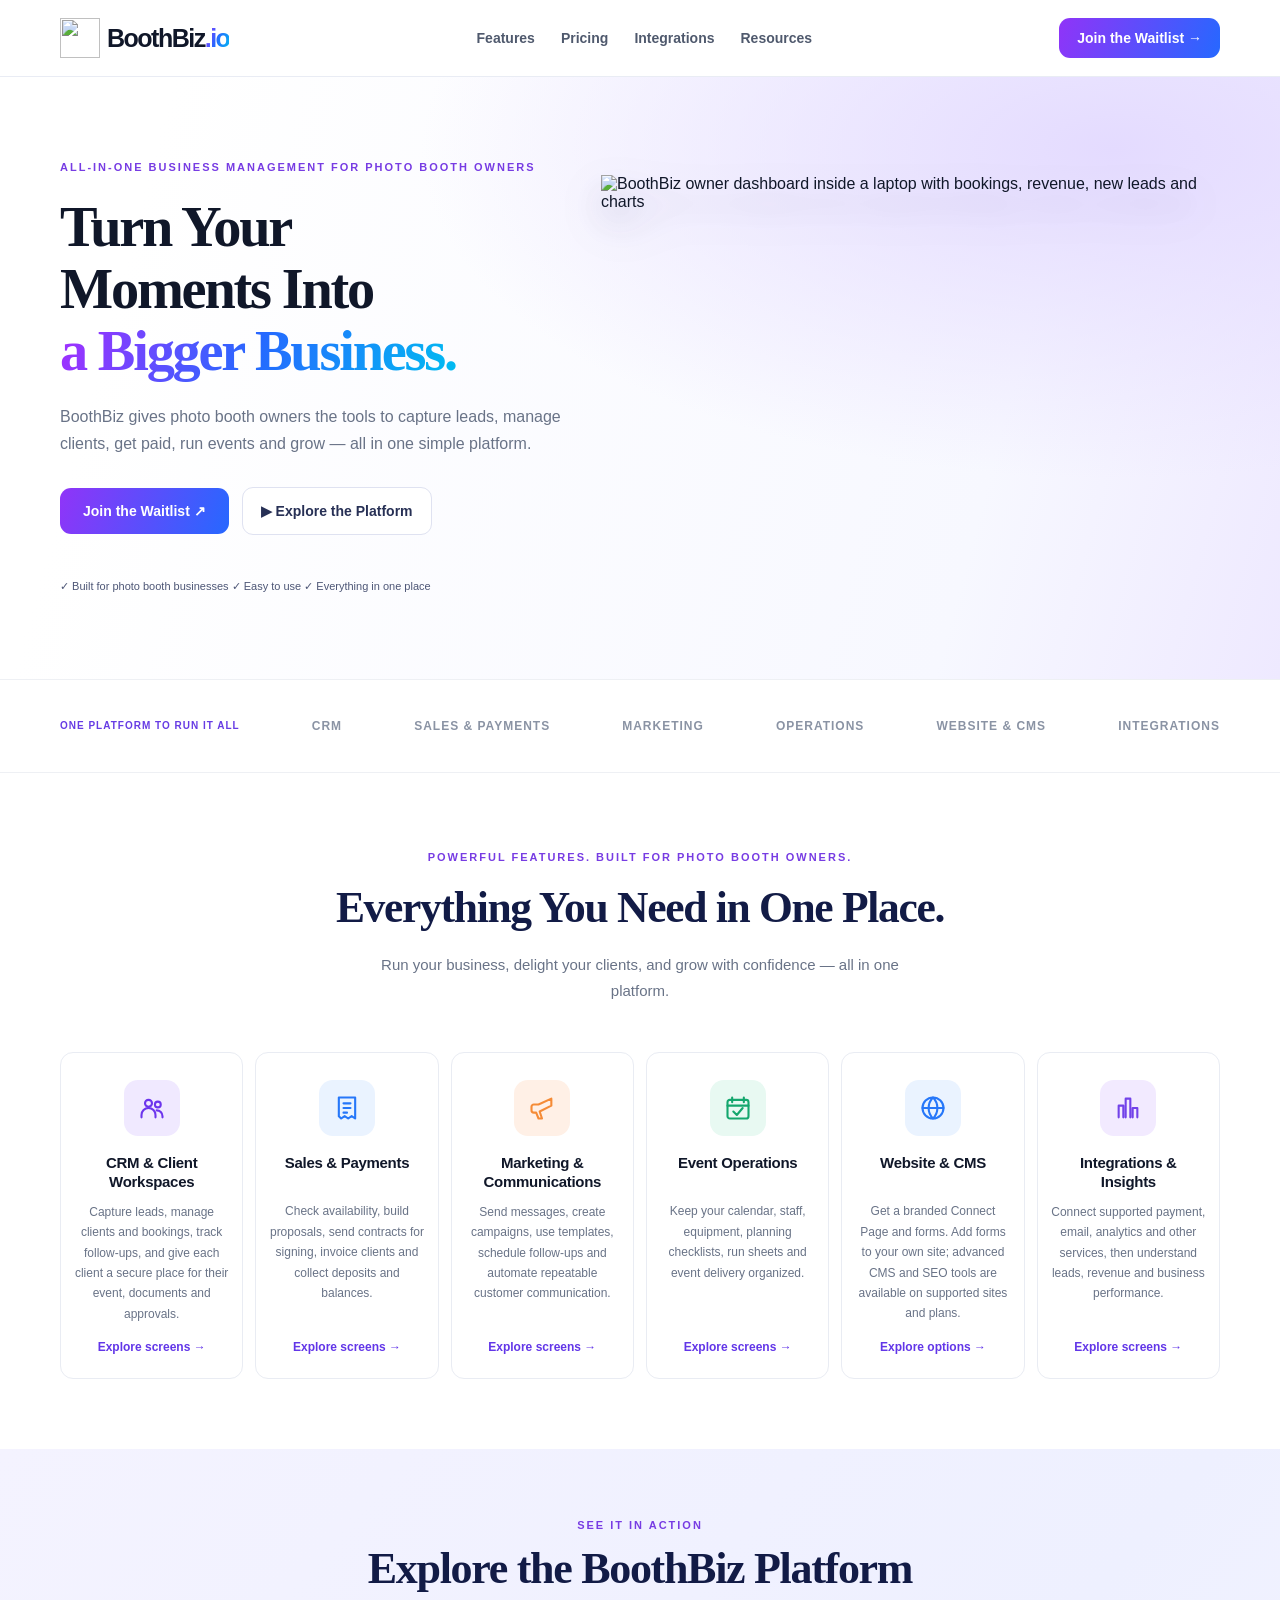
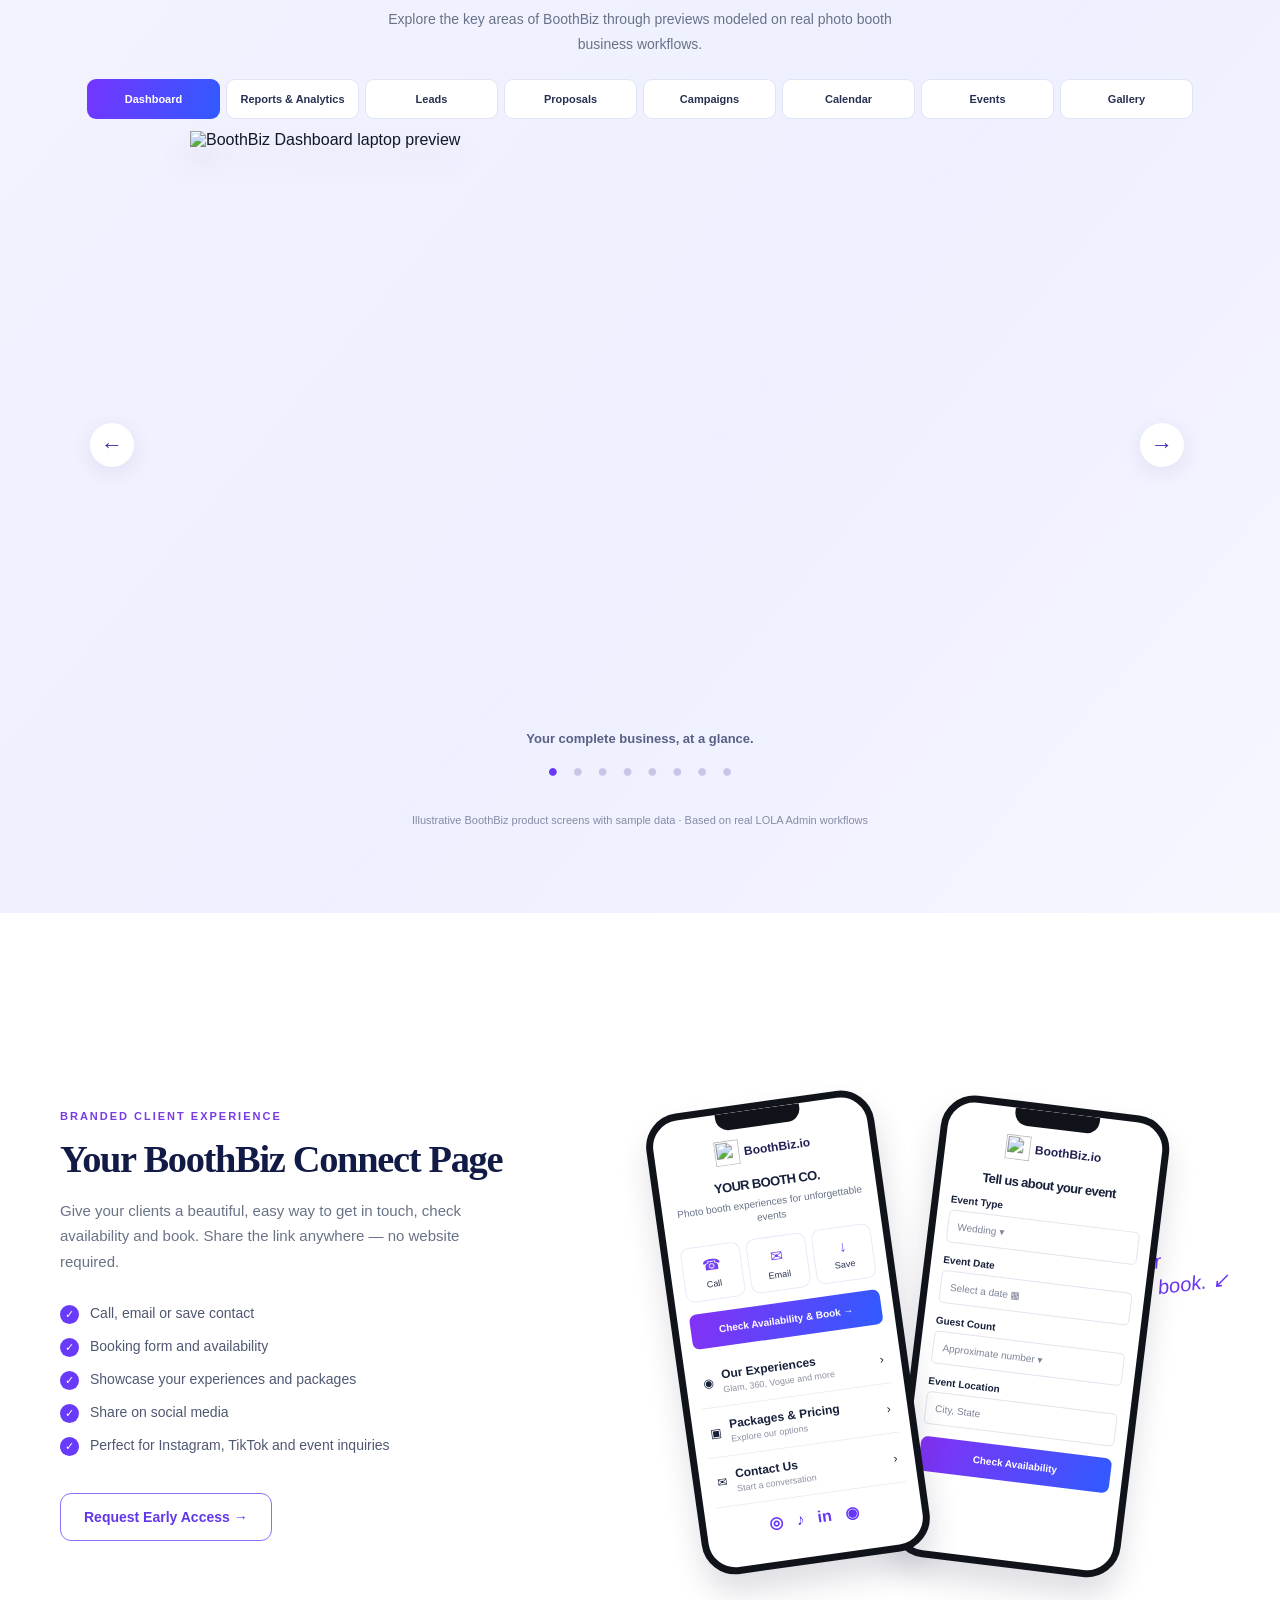
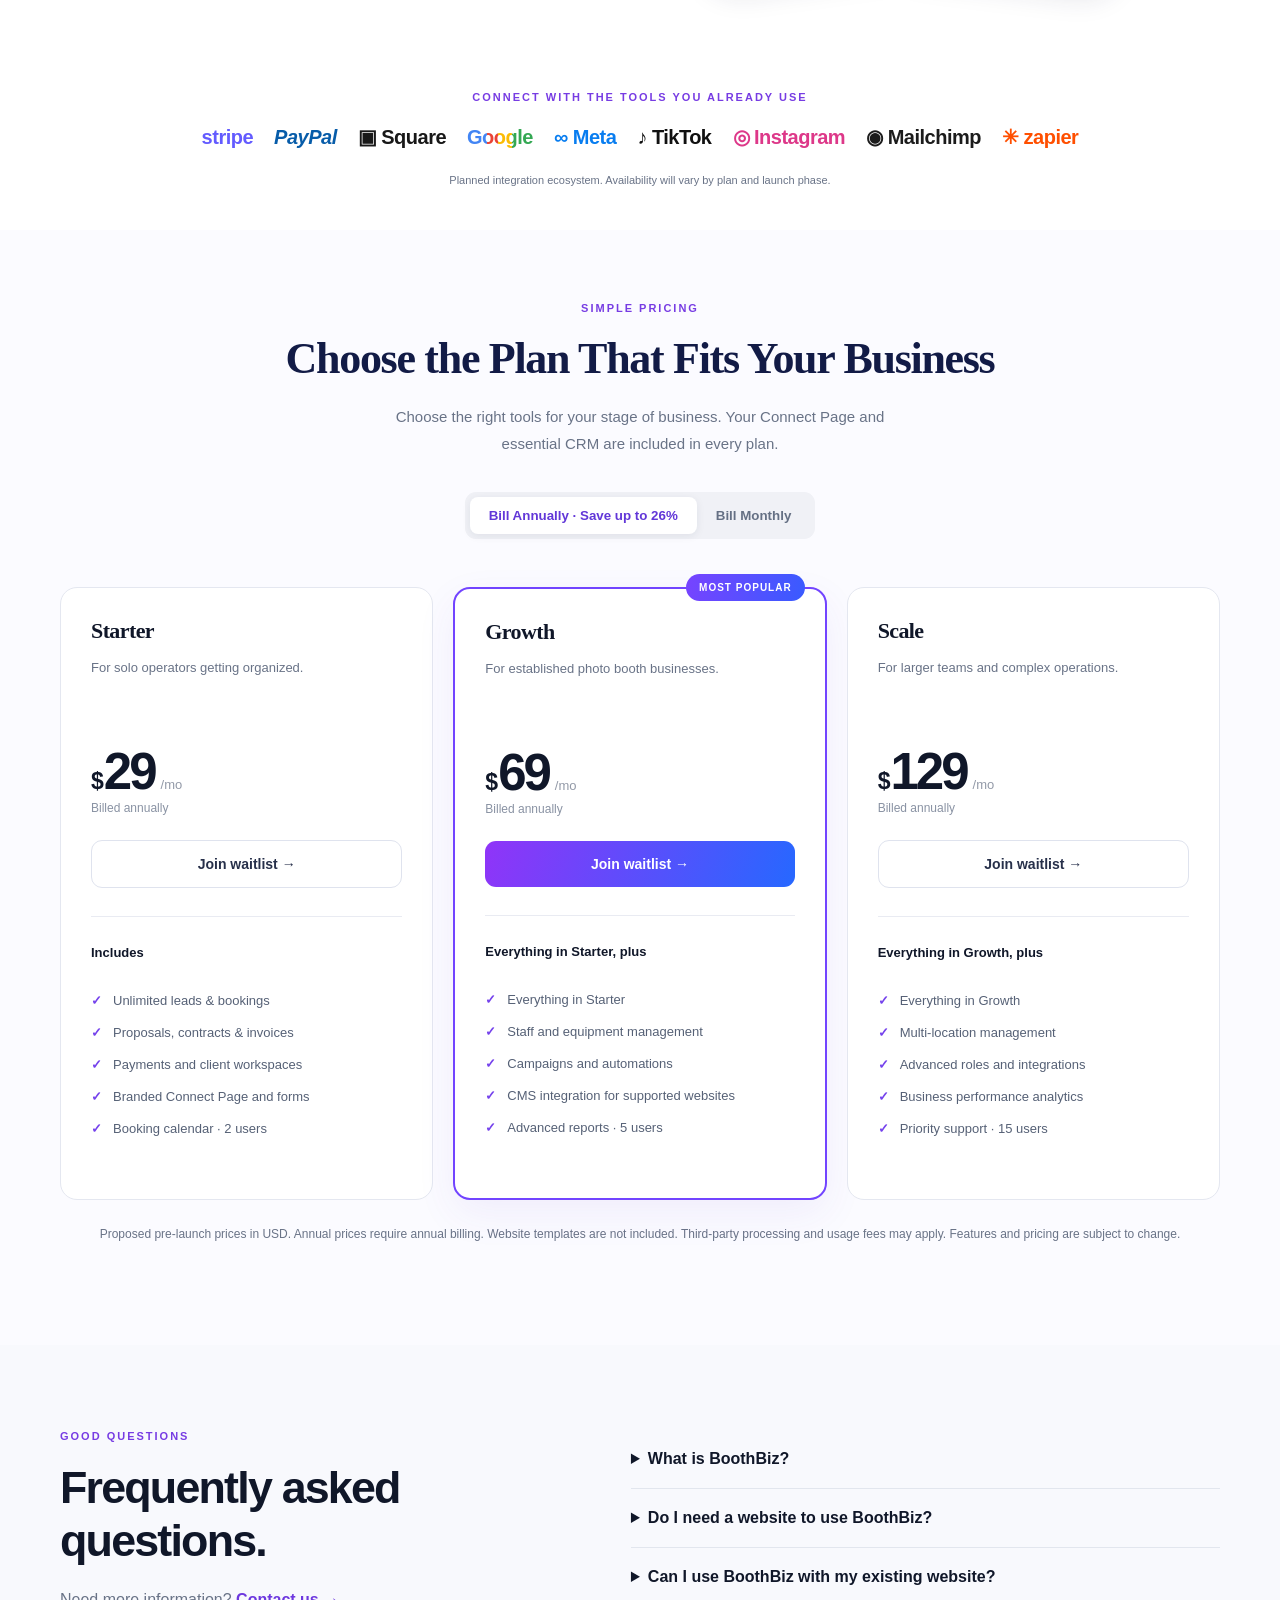
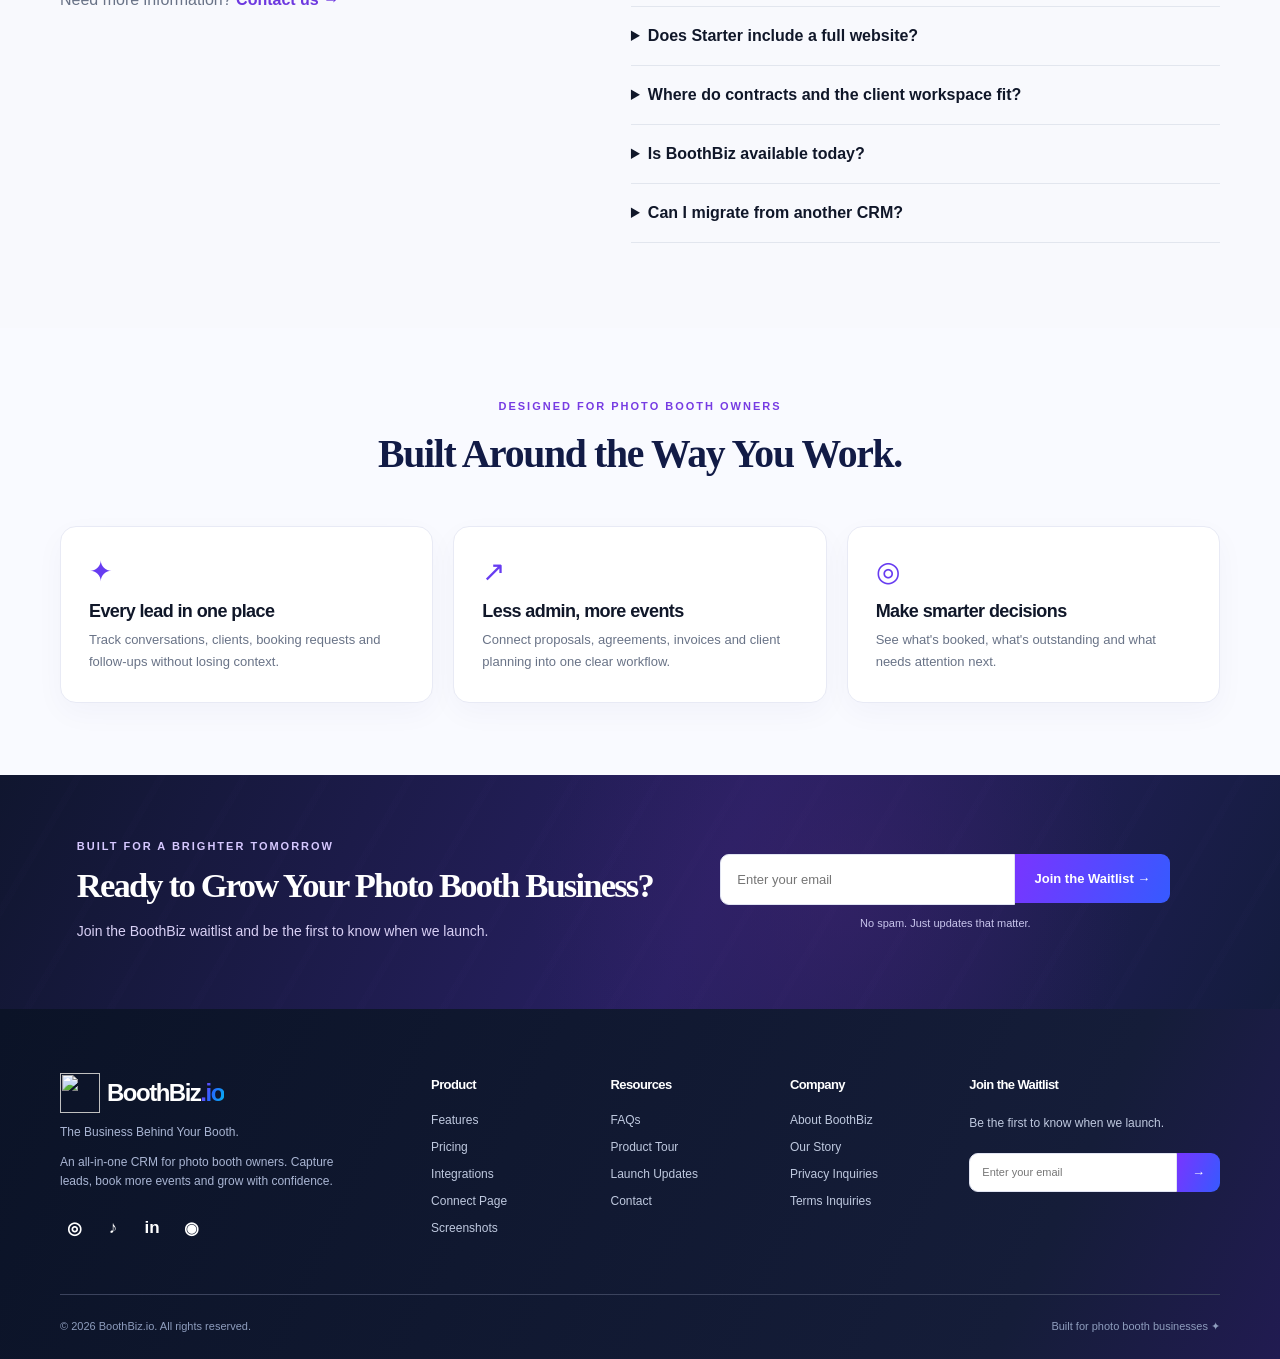
==== index.html @ a1d8de4b "Add files via upload" ====
<!DOCTYPE html>

<html lang="en"><head><meta charset="utf-8"/><meta content="width=device-width,initial-scale=1" name="viewport"/><meta content="BoothBiz.io is the all-in-one CRM for photo booth businesses. Capture leads, manage bookings, send proposals and contracts, collect payments, coordinate events and grow." name="description"/><title>BoothBiz.io | All-in-One CRM for Photo Booth Businesses</title><link href="assets/favicon.png" rel="icon"/><link href="styles.css" rel="stylesheet"/></head><body>
<header><div class="wrap nav"><a class="brand" href="#top"><img alt="" src="assets/logo.png"/>BoothBiz<span>.io</span></a><nav id="nav"><a href="#features">Features</a><a href="#pricing">Pricing</a><a href="#integrations">Integrations</a><a href="#faq">Resources</a></nav><a class="btn navbtn" href="#contact">Join the Waitlist →</a><button aria-expanded="false" aria-label="Toggle navigation" id="menu">☰</button></div></header>
<main id="top"><section class="hero"><div class="wrap hero-grid"><div><div class="eyebrow">ALL-IN-ONE BUSINESS MANAGEMENT FOR PHOTO BOOTH OWNERS</div><h1>Turn Your<br/>Moments Into<br/><em>a Bigger Business.</em></h1><p class="lead">BoothBiz gives photo booth owners the tools to capture leads, manage clients, get paid, run events and grow — all in one simple platform.</p><div class="actions"><a class="btn" href="#contact">Join the Waitlist ↗</a><a class="outline" href="#product-demo">▶ Explore the Platform</a></div><p class="micro">✓ Built for photo booth businesses     ✓ Easy to use     ✓ Everything in one place</p></div><div class="visual"><div class="hero-product"><img alt="BoothBiz owner dashboard inside a laptop with bookings, revenue, new leads and charts" fetchpriority="high" height="800" src="assets/preview-overview.png" style="width:100%;height:auto;display:block" width="1200"/></div></div></div></section>
<div class="strip"><div class="wrap"><b>ONE PLATFORM TO RUN IT ALL</b><span>CRM</span><span>SALES &amp; PAYMENTS</span><span>MARKETING</span><span>OPERATIONS</span><span>WEBSITE &amp; CMS</span><span>INTEGRATIONS</span></div></div>
<section class="section" id="features"><div class="wrap"><div class="center"><div class="eyebrow">POWERFUL FEATURES. BUILT FOR PHOTO BOOTH OWNERS.</div><h2>Everything You Need in One Place.</h2><p>Run your business, delight your clients, and grow with confidence — all in one platform.</p></div><div class="features">
<article><div class="icon"><svg aria-hidden="true" class="feature-svg" fill="none" stroke="currentColor" stroke-linecap="round" stroke-linejoin="round" stroke-width="1.8" viewbox="0 0 24 24"><circle cx="9" cy="8" r="3"></circle><circle cx="17" cy="9" r="2.5"></circle><path d="M3 20v-2a6 6 0 0 1 12 0v2M16 14a5 5 0 0 1 5 5v1"></path></svg></div><h3>CRM &amp; Client Workspaces</h3><p>Capture leads, manage clients and bookings, track follow-ups, and give each client a secure place for their event, documents and approvals.</p><a class="feature-preview-link" data-view-link="leads" href="#product-demo">Explore screens →</a></article>
<article><div class="icon"><svg aria-hidden="true" class="feature-svg" fill="none" stroke="currentColor" stroke-linecap="round" stroke-linejoin="round" stroke-width="1.8" viewbox="0 0 24 24"><path d="M5 3h14v18l-3-2-3 2-3-2-3 2-2-2z"></path><path d="M9 8h6M9 12h6M9 16h3"></path></svg></div><h3>Sales &amp; Payments</h3><p>Check availability, build proposals, send contracts for signing, invoice clients and collect deposits and balances.</p><a class="feature-preview-link" data-view-link="proposals" href="#product-demo">Explore screens →</a></article>
<article><div class="icon"><svg aria-hidden="true" class="feature-svg" fill="none" stroke="currentColor" stroke-linecap="round" stroke-linejoin="round" stroke-width="1.8" viewbox="0 0 24 24"><path d="M3 11v3a2 2 0 0 0 2 2h2l2 5h3l-2-6 10-5V4L9 9H5a2 2 0 0 0-2 2z"></path></svg></div><h3>Marketing &amp; Communications</h3><p>Send messages, create campaigns, use templates, schedule follow-ups and automate repeatable customer communication.</p><a class="feature-preview-link" data-view-link="campaigns" href="#product-demo">Explore screens →</a></article>
<article><div class="icon"><svg aria-hidden="true" class="feature-svg" fill="none" stroke="currentColor" stroke-linecap="round" stroke-linejoin="round" stroke-width="1.8" viewbox="0 0 24 24"><rect height="16" rx="2" width="18" x="3" y="5"></rect><path d="M7 3v4M17 3v4M3 10h18m-13 5 3 3 5-6"></path></svg></div><h3>Event Operations</h3><p>Keep your calendar, staff, equipment, planning checklists, run sheets and event delivery organized.</p><a class="feature-preview-link" data-view-link="calendar" href="#product-demo">Explore screens →</a></article>
<article><div class="icon"><svg aria-hidden="true" class="feature-svg" fill="none" stroke="currentColor" stroke-linecap="round" stroke-linejoin="round" stroke-width="1.8" viewbox="0 0 24 24"><circle cx="12" cy="12" r="9"></circle><path d="M3 12h18M12 3c-5 5-5 13 0 18M12 3c5 5 5 13 0 18"></path></svg></div><h3>Website &amp; CMS</h3><p>Get a branded Connect Page and forms. Add forms to your own site; advanced CMS and SEO tools are available on supported sites and plans.</p><a class="feature-preview-link" href="#connect">Explore options →</a></article>
<article><div class="icon"><svg aria-hidden="true" class="feature-svg" fill="none" stroke="currentColor" stroke-linecap="round" stroke-linejoin="round" stroke-width="1.8" viewbox="0 0 24 24"><path d="M4 20V10h4v10M10 20V4h4v16M16 20v-8h4v8"></path></svg></div><h3>Integrations &amp; Insights</h3><p>Connect supported payment, email, analytics and other services, then understand leads, revenue and business performance.</p><a class="feature-preview-link" data-view-link="analytics" href="#product-demo">Explore screens →</a></article>
</div></div><section class="v3-tour" id="product-demo"><div class="center"><div class="eyebrow">SEE IT IN ACTION</div><h2>Explore the BoothBiz Platform</h2><p>Explore the key areas of BoothBiz through previews modeled on real photo booth business workflows.</p></div><div aria-label="BoothBiz product preview" class="v3-tabs" role="tablist"><button aria-selected="true" data-view="overview" role="tab" tabindex="0" type="button">Dashboard</button><button aria-selected="false" data-view="analytics" role="tab" tabindex="-1" type="button">Reports &amp; Analytics</button><button aria-selected="false" data-view="leads" role="tab" tabindex="-1" type="button">Leads</button><button aria-selected="false" data-view="proposals" role="tab" tabindex="-1" type="button">Proposals</button><button aria-selected="false" data-view="campaigns" role="tab" tabindex="-1" type="button">Campaigns</button><button aria-selected="false" data-view="calendar" role="tab" tabindex="-1" type="button">Calendar</button><button aria-selected="false" data-view="events" role="tab" tabindex="-1" type="button">Events</button><button aria-selected="false" data-view="gallery" role="tab" tabindex="-1" type="button">Gallery</button></div><div class="tour-devices"><div class="bb-carousel"><button aria-label="Previous screen" class="bb-arrow" id="bb-prev" type="button">←</button><div class="asset-tour-laptop"><img alt="BoothBiz dashboard laptop preview" decoding="async" height="800" id="asset-screen" loading="lazy" src="assets/preview-overview.png" style="width:100%;height:auto;display:block" width="1200"/><div class="asset-screen-caption" id="asset-screen-caption">Your complete business, at a glance.</div></div><button aria-label="Next screen" class="bb-arrow" id="bb-next" type="button">→</button></div><div class="bb-dots"><button aria-current="true" aria-label="Show Dashboard" data-dot="overview" type="button">●</button><button aria-current="false" aria-label="Show Reports &amp; Analytics" data-dot="analytics" type="button">●</button><button aria-current="false" aria-label="Show Leads" data-dot="leads" type="button">●</button><button aria-current="false" aria-label="Show Proposals" data-dot="proposals" type="button">●</button><button aria-current="false" aria-label="Show Campaigns" data-dot="campaigns" type="button">●</button><button aria-current="false" aria-label="Show Calendar" data-dot="calendar" type="button">●</button><button aria-current="false" aria-label="Show Events" data-dot="events" type="button">●</button><button aria-current="false" aria-label="Show Gallery" data-dot="gallery" type="button">●</button></div></div><div class="v3-disclaimer">Illustrative BoothBiz product screens with sample data · Based on real LOLA Admin workflows</div></section></section>
<section class="section connect-section" id="connect"><div class="wrap bb-connect-grid"><div class="bb-connect-copy"><div class="eyebrow">BRANDED CLIENT EXPERIENCE</div><h2>Your BoothBiz Connect Page</h2><p>Give your clients a beautiful, easy way to get in touch, check availability and book. Share the link anywhere — no website required.</p><ul class="bb-benefits"><li>Call, email or save contact</li><li>Booking form and availability</li><li>Showcase your experiences and packages</li><li>Share on social media</li><li>Perfect for Instagram, TikTok and event inquiries</li></ul><a class="outline" href="#contact">Request Early Access →</a></div><div class="bb-phones"><div class="bb-phone bb-left"><div class="bb-notch"></div><div class="bb-phone-content"><div class="bb-phone-brand"><img alt="" src="assets/logo.png"/><b>BoothBiz.io</b></div><h4>YOUR BOOTH CO.</h4><p>Photo booth experiences for unforgettable events</p><div class="bb-phone-actions"><span>☎<small>Call</small></span><span>✉<small>Email</small></span><span>↓<small>Save</small></span></div><div class="bb-phone-primary">Check Availability &amp; Book →</div><div class="bb-phone-link">◉ <span>Our Experiences<small>Glam, 360, Vogue and more</small></span>›</div><div class="bb-phone-link">▣ <span>Packages &amp; Pricing<small>Explore our options</small></span>›</div><div class="bb-phone-link">✉ <span>Contact Us<small>Start a conversation</small></span>›</div><div class="bb-phone-social">◎   ♪   in   ◉</div></div></div><div class="bb-phone bb-right"><div class="bb-notch"></div><div class="bb-phone-content"><div class="bb-phone-brand"><img alt="" src="assets/logo.png"/><b>BoothBiz.io</b></div><h4>Tell us about your event</h4><label>Event Type<div class="bb-field">Wedding ▾</div></label><label>Event Date<div class="bb-field">Select a date ▦</div></label><label>Guest Count<div class="bb-field">Approximate number ▾</div></label><label>Event Location<div class="bb-field">City, State</div></label><div class="bb-phone-primary">Check Availability</div></div></div><span class="bb-note">A better<br/>way to book. ↙</span></div></div></section><section class="bb-integrations" id="integrations"><div class="wrap"><div class="eyebrow">CONNECT WITH THE TOOLS YOU ALREADY USE</div><div class="bb-integration-names"><span aria-label="stripe" class="partner partner-stripe">stripe</span><span aria-label="PayPal" class="partner partner-paypal">PayPal</span><span aria-label="▣ Square" class="partner partner-square">▣ Square</span><span aria-label="Google" class="partner partner-google">Google</span><span aria-label="∞ Meta" class="partner partner-meta">∞ Meta</span><span aria-label="♪ TikTok" class="partner partner-tiktok">♪ TikTok</span><span aria-label="◎ Instagram" class="partner partner-instagram">◎ Instagram</span><span aria-label="◉ Mailchimp" class="partner partner-mailchimp">◉ Mailchimp</span><span aria-label="✳ zapier" class="partner partner-zapier">✳ zapier</span></div><p>Planned integration ecosystem. Availability will vary by plan and launch phase.</p></div></section><section class="section" id="pricing"><div class="wrap"><div class="center"><div class="eyebrow">SIMPLE PRICING</div><h2>Choose the Plan That Fits Your Business</h2><p>Choose the right tools for your stage of business. Your Connect Page and essential CRM are included in every plan.</p><div class="toggle"><button class="chosen" data-period="annual" type="button">Bill Annually · Save up to 26%</button><button class="" data-period="monthly" type="button">Bill Monthly</button></div></div><div class="plans"><article><h3>Starter</h3><p>For solo operators getting organized.</p><div class="price">$<strong data-annual="29" data-monthly="39">29</strong><small>/mo</small></div><div class="period">Billed annually</div><a class="outline" href="#contact">Join waitlist →</a><hr/><b>Includes</b><ul><li>Unlimited leads &amp; bookings</li><li>Proposals, contracts &amp; invoices</li><li>Payments and client workspaces</li><li>Branded Connect Page and forms</li><li>Booking calendar · 2 users</li></ul></article><article class="featured"><div class="flag">MOST POPULAR</div><h3>Growth</h3><p>For established photo booth businesses.</p><div class="price">$<strong data-annual="69" data-monthly="89">69</strong><small>/mo</small></div><div class="period">Billed annually</div><a class="btn" href="#contact">Join waitlist →</a><hr/><b>Everything in Starter, plus</b><ul><li>Everything in Starter</li><li>Staff and equipment management</li><li>Campaigns and automations</li><li>CMS integration for supported websites</li><li>Advanced reports · 5 users</li></ul></article><article><h3>Scale</h3><p>For larger teams and complex operations.</p><div class="price">$<strong data-annual="129" data-monthly="169">129</strong><small>/mo</small></div><div class="period">Billed annually</div><a class="outline" href="#contact">Join waitlist →</a><hr/><b>Everything in Growth, plus</b><ul><li>Everything in Growth</li><li>Multi-location management</li><li>Advanced roles and integrations</li><li>Business performance analytics</li><li>Priority support · 15 users</li></ul></article></div><p class="disclaimer">Proposed pre-launch prices in USD. Annual prices require annual billing. Website templates are not included. Third-party processing and usage fees may apply. Features and pricing are subject to change.</p></div></section>
<section class="section pale" id="faq"><div class="wrap faq"><div><div class="eyebrow">GOOD QUESTIONS</div><h2>Frequently asked<br/>questions.</h2><p>Need more information? <a href="mailto:hello@boothbiz.io">Contact us →</a></p></div><div>
<details><summary>What is BoothBiz?</summary><p>BoothBiz is an all-in-one CRM and business management platform being developed for photo booth operators. It connects inquiries, bookings, proposals, contracts, payments, client workspaces, marketing and operations.</p></details>
<details><summary>Do I need a website to use BoothBiz?</summary><p>No. Every paid plan is planned to include a branded Connect Page with links to your contact and booking forms.</p></details>
<details><summary>Can I use BoothBiz with my existing website?</summary><p>Yes. You'll be able to link to your BoothBiz forms and, where supported, embed them. Advanced CMS and SEO publishing will depend on your website platform and plan.</p></details>
<details><summary>Does Starter include a full website?</summary><p>No. Starter includes the Connect Page and forms, not a full website. Website templates are planned as a separate premium offering.</p></details>
<details><summary>Where do contracts and the client workspace fit?</summary><p>Contracts are part of Sales. The secure Client Workspace is part of CRM and connects agreements, invoices, payments, planning, approvals and galleries in one place.</p></details>
<details><summary>Is BoothBiz available today?</summary><p>BoothBiz is in development. Join the waitlist to hear about launch and early access. Prices and features shown are proposed.</p></details>
<details><summary>Can I migrate from another CRM?</summary><p>We plan to offer migration options, with supported formats and assistance confirmed closer to launch.</p></details>
</div></div></section>
<section class="section proof-section"><div class="wrap"><div class="center"><div class="eyebrow">DESIGNED FOR PHOTO BOOTH OWNERS</div><h2>Built Around the Way You Work.</h2></div><div class="proof-grid"><article><span>✦</span><h3>Every lead in one place</h3><p>Track conversations, clients, booking requests and follow-ups without losing context.</p></article><article><span>↗</span><h3>Less admin, more events</h3><p>Connect proposals, agreements, invoices and client planning into one clear workflow.</p></article><article><span>◎</span><h3>Make smarter decisions</h3><p>See what's booked, what's outstanding and what needs attention next.</p></article></div></div></section><section class="section" id="contact"><div class="wrap"><div class="cta"><div class="cta-copy"><div class="eyebrow">BUILT FOR A BRIGHTER TOMORROW</div><h2>Ready to Grow Your Photo Booth Business?</h2><p>Join the BoothBiz waitlist and be the first to know when we launch.</p></div><form class="waitlist-form" id="waitlist-form"><label class="sr-only" for="waitlist-email">Your email address</label><input autocomplete="email" id="waitlist-email" placeholder="Enter your email" required="" type="email"/><button type="submit">Join the Waitlist →</button><small>No spam. Just updates that matter.</small></form></div></div></section></main><footer><div class="wrap footer-main"><div class="footer-brand"><a class="brand" href="#top"><img alt="" src="assets/logo.png"/>BoothBiz<span>.io</span></a><p>The Business Behind Your Booth.</p><p>An all-in-one CRM for photo booth owners. Capture leads, book more events and grow with confidence.</p><div class="footer-social"><a aria-label="Instagram" href="https://www.instagram.com/boothbiz.io/" rel="noopener noreferrer" target="_blank">◎</a><a aria-label="TikTok" href="https://www.tiktok.com/@boothbiz.io" rel="noopener noreferrer" target="_blank">♪</a><a aria-label="LinkedIn" href="https://www.linkedin.com/company/boothbiz-io/" rel="noopener noreferrer" target="_blank">in</a><a aria-label="Snapchat" href="https://www.snapchat.com/add/boothbiz.io" rel="noopener noreferrer" target="_blank">◉</a></div></div><div class="footer-column"><h3>Product</h3><a href="#features">Features</a><a href="#pricing">Pricing</a><a href="#integrations">Integrations</a><a href="#connect">Connect Page</a><a href="#product-demo">Screenshots</a></div><div class="footer-column"><h3>Resources</h3><a href="#faq">FAQs</a><a href="#product-demo">Product Tour</a><a href="#contact">Launch Updates</a><a href="mailto:hello@boothbiz.io">Contact</a></div><div class="footer-column"><h3>Company</h3><a href="#features">About BoothBiz</a><a href="mailto:hello@boothbiz.io">Our Story</a><a href="mailto:hello@boothbiz.io?subject=BoothBiz%20Privacy%20Inquiry">Privacy Inquiries</a><a href="mailto:hello@boothbiz.io?subject=BoothBiz%20Terms%20Inquiry">Terms Inquiries</a></div><div class="footer-subscribe"><h3>Join the Waitlist</h3><p>Be the first to know when we launch.</p><form id="footer-form"><label class="sr-only" for="footer-email">Your email address</label><input id="footer-email" placeholder="Enter your email" required="" type="email"/><button aria-label="Join waitlist" type="submit">→</button></form></div></div><div class="wrap footer-bottom"><span>© <span id="year"></span> BoothBiz.io. All rights reserved.</span><span>Built for photo booth businesses ✦</span></div></footer><script src="script.js"></script></body></html>
---- styles.css ----
:root{--ink:#101729;--muted:#697387;--purple:#8c36f5;--blue:#2767ff}*{box-sizing:border-box}html{scroll-behavior:smooth}body{margin:0;color:var(--ink);font-family:Inter,'Segoe UI',Arial,sans-serif}a{text-decoration:none;color:inherit}.wrap{width:min(1160px,calc(100% - 44px));margin:auto}header{position:sticky;top:0;z-index:10;background:#ffffffed;backdrop-filter:blur(12px);border-bottom:1px solid #e9ecf4}.nav{display:flex;align-items:center;justify-content:space-between;height:76px;gap:20px}.brand{display:flex;align-items:center;font-size:25px;font-weight:850;letter-spacing:-1.5px}.brand img{width:40px;height:40px;object-fit:contain;margin-right:7px}.brand span,em{font-style:normal;background:linear-gradient(110deg,#a52eff,#2569ff,#00bdf1);color:transparent;background-clip:text}.nav nav{display:flex;gap:31px;font-size:14px;color:#4f596d;font-weight:600}.btn,.outline{display:inline-flex;justify-content:center;align-items:center;background:linear-gradient(110deg,#9034f8,#2668ff);color:white;padding:15px 23px;border-radius:11px;font-size:14px;font-weight:750}.btn:hover{filter:brightness(1.08)}.navbtn{padding:12px 18px}#menu{display:none;border:0;background:none;font-size:27px}.hero{background:radial-gradient(ellipse at 88% 25%,#e8e5ff 0,transparent 43%),linear-gradient(120deg,#fff,#f9fbff);padding:106px 0 115px;overflow:hidden}.hero-grid{display:grid;grid-template-columns:1fr 1.04fr;gap:55px;align-items:center}.eyebrow{color:#773ce3;font-size:11px;letter-spacing:2px;font-weight:800}.hero .eyebrow{display:inline-block;background:#f1eaff;padding:12px 15px;border-radius:50px}h1,h2,h3,h4{letter-spacing:-.6px}h1{font-size:clamp(43px,4.8vw,69px);line-height:1.13;letter-spacing:-3px;margin:27px 0}h2{font-size:clamp(32px,3.5vw,48px);line-height:1.18;letter-spacing:-1.8px;margin:19px 0}h2 span{color:#9299a9}p{line-height:1.75;color:var(--muted)}.lead{font-size:17px;max-width:510px}.actions{display:flex;align-items:center;gap:27px;margin:30px 0}.actions>a:nth-child(2){font-size:14px;font-weight:700}.micro{font-size:12px;margin-top:42px}.visual{position:relative}.dashboard{display:flex;background:white;border:1px solid #e5e7f0;border-radius:17px;box-shadow:0 30px 75px #33347a25;min-height:425px;overflow:hidden;transform:perspective(1200px) rotateY(-4deg)}.dashboard aside{width:132px;flex-shrink:0;background:#101729;color:#aeb8cd;padding:23px 11px;font-size:11px}.dashboard aside b{color:white;display:block;font-size:16px;margin-bottom:27px}.dashboard aside div{padding:11px 8px}.dashboard aside .selected{color:white;background:#453295;border-radius:6px}.dash{padding:23px;flex:1;min-width:0}.dash-top{font-size:12px;display:flex;justify-content:space-between;color:#8992a2;border-bottom:1px solid #edf0f6;padding-bottom:13px}.dash-top span{color:#7d4bec}.dash h3{font-size:17px;margin:24px 0 2px}.dash p{font-size:11px;margin:0 0 20px}.metrics{display:grid;grid-template-columns:repeat(3,1fr);gap:8px}.metrics>div{border:1px solid #e9edf4;border-radius:9px;padding:11px 9px;display:flex;flex-direction:column;gap:6px}.metrics small{font-size:9px;color:#8992a4}.metrics strong{font-size:20px}.metrics i{font-size:10px;color:#16a47b;font-style:normal}.dash h4{font-size:12px;margin:22px 0 12px}.bars{height:92px;display:flex;align-items:end;gap:8px;border-bottom:1px solid #e9eaf2}.bars i{flex:1;background:linear-gradient(#7c4bff,#d9cfff);border-radius:4px 4px 0 0}.event{font-size:10px;padding:12px 0;border-bottom:1px solid #f0f1f6}.event span{float:right;color:#148b67;background:#e5f8ef;padding:4px 6px;border-radius:5px}.floating{position:absolute;top:-24px;right:-10px;background:white;box-shadow:0 12px 35px #34345b1b;border-radius:9px;padding:13px 18px;font-size:12px;font-weight:750;z-index:2}.floating.second{top:auto;bottom:15px;right:-20px;color:#198e6c}.preview{display:block;text-align:center;margin-top:14px;color:#9ca4b1}.strip{border-block:1px solid #eef0f4}.strip .wrap{min-height:92px;display:flex;align-items:center;justify-content:space-between;gap:16px;flex-wrap:wrap;color:#8a93a4;font-size:12px;font-weight:800;letter-spacing:1px}.strip b{font-size:10px;color:#673ce4}.section{padding:105px 0}.center{text-align:center;max-width:680px;margin:0 auto 48px}.center p{max-width:540px;margin:0 auto 20px}.features{display:grid;grid-template-columns:repeat(3,1fr);gap:20px}.features article{border:1px solid #e9ecf3;border-radius:17px;padding:32px;min-height:218px;transition:transform .2s,box-shadow .2s}.features article:hover{transform:translateY(-4px);box-shadow:0 12px 35px #2020500b}.features h3{margin:21px 0 9px;font-size:18px}.features p{font-size:14px;margin:0}.icon{width:47px;height:47px;background:#eee7ff;color:#7437ed;border-radius:12px;display:grid;place-items:center;font-size:23px}.features article:nth-child(3n + 2) .icon{background:#e7f2ff;color:#2870ef}.features article:nth-child(3n) .icon{background:#fff0e7;color:#e98635}.pale{background:#f8f9fd}.workflow{display:grid;grid-template-columns:1fr 1fr;gap:100px;align-items:center}.workflow>div>p{max-width:430px;margin-bottom:27px}.steps{display:grid;gap:23px}.steps>div{display:flex;gap:20px;border-bottom:1px solid #e5e8f0;padding-bottom:17px}.steps b{color:#7b40ee;background:#ebe6ff;width:42px;height:42px;display:grid;place-items:center;border-radius:12px;flex-shrink:0}.steps h3{margin:0;font-size:17px}.steps p{margin:5px 0 0;font-size:14px}.toggle{display:inline-flex;background:#f0f1f6;padding:5px;border-radius:11px;margin-top:15px}.toggle button{border:0;background:none;padding:11px 19px;border-radius:8px;cursor:pointer;font-weight:700;color:#657084}.toggle .chosen{background:white;color:#6237d8;box-shadow:0 2px 9px #1c204014}.plans{display:grid;grid-template-columns:repeat(3,1fr);gap:20px}.plans article{border:1px solid #e4e7f0;border-radius:17px;padding:34px;position:relative}.plans article.featured{border:2px solid #8541f4;box-shadow:0 14px 40px #6038da12}.flag{position:absolute;right:20px;top:-15px;border-radius:30px;background:linear-gradient(90deg,#8d35f5,#2a69fa);color:white;font-size:10px;padding:8px 13px;font-weight:800;letter-spacing:1px}.plans h3{font-size:22px;margin:0}.plans p{font-size:13px;min-height:48px}.price{display:flex;align-items:baseline;font-size:23px;font-weight:800;margin-top:24px}.price strong{font-size:51px;letter-spacing:-3px}.price small{font-size:13px;font-weight:500;color:#9299a7;margin-left:6px}.period{font-size:12px;color:#8992a3;margin-bottom:25px}.plans .btn,.plans .outline{width:100%}.outline{background:white;border:1px solid #dfe3ee;color:#27304a}.plans hr{border:0;border-top:1px solid #e9ebf2;margin:28px 0}.plans b{font-size:13px}.plans ul{padding:0;list-style:none}.plans li{font-size:13px;margin:17px 0;color:#566176}.plans li:before{content:'✓';color:#7441ec;font-weight:900;margin-right:11px}.disclaimer{text-align:center;font-size:12px;margin-top:24px}.faq{display:grid;grid-template-columns:1fr 1.2fr;gap:80px}.faq a{color:#6d38df;font-weight:700}.faq details{border-bottom:1px solid #e2e6ee;padding:20px 0}.faq summary{font-size:16px;font-weight:700;cursor:pointer}.faq details p{font-size:14px}.cta{background:radial-gradient(circle at 80% 20%,#4444d4,transparent 38%),linear-gradient(120deg,#1a1747,#6127cb);text-align:center;color:white;padding:78px 20px;border-radius:24px}.cta .eyebrow{color:#d6c8ff}.cta h2{font-size:clamp(38px,4vw,58px)}.cta p{color:#d8d0f5}.cta .white{background:white;color:#5128c8;margin:16px auto}.cta small{display:block;color:#d3c7f5;font-size:11px}footer{background:#0e1527;color:white;padding:55px 0 25px}.foot{display:flex;justify-content:space-between;align-items:start}.foot p{color:#a5afc4;font-size:13px}.foot>div:last-child{display:flex;gap:26px;color:#c3cbdb;font-size:13px}.bottom{border-top:1px solid #293249;padding-top:24px;margin-top:45px;color:#8491ab;font-size:12px;display:flex;justify-content:space-between}@media(max-width:900px){.hero-grid,.workflow,.faq{grid-template-columns:1fr;gap:55px}.hero{padding:70px 0}.visual{max-width:650px;margin:auto;width:100%}.features,.plans{grid-template-columns:repeat(2,1fr)}.plans article:last-child{grid-column:1/-1}.strip .wrap{justify-content:center;padding:22px 0}.nav nav{gap:14px}}@media(max-width:650px){.wrap{width:min(100% - 32px,1160px)}.nav{height:66px}.nav nav{display:none;position:absolute;top:66px;left:0;right:0;background:white;padding:22px;box-shadow:0 15px 25px #121b3112;flex-direction:column}.nav nav.open{display:flex}.navbtn{display:none}#menu{display:block}h1{letter-spacing:-2px}.hero{padding:60px 0}.features,.plans{grid-template-columns:1fr}.plans article:last-child{grid-column:auto}.section{padding:70px 0}.dashboard aside{width:94px;padding:15px 5px;font-size:9px}.dashboard aside b{font-size:11px}.dash{padding:12px}.dash h3{font-size:13px}.dash p{font-size:9px}.metrics{gap:4px}.metrics>div{padding:6px 4px}.metrics strong{font-size:15px}.metrics small{font-size:8px}.metrics i{font-size:8px}.floating{font-size:9px;right:0}.floating.second{right:0}.foot,.bottom{flex-direction:column;gap:20px}.foot>div:last-child{flex-wrap:wrap}.actions{gap:16px}.strip .wrap{font-size:10px}.workflow,.faq{gap:35px}}

/* Connect Page showcase — complements the original website design */
.connect-section{background:linear-gradient(120deg,#faf8ff,#fff 65%)}.connect-grid{display:grid;grid-template-columns:1fr 1fr;gap:80px;align-items:center}.connect-preview{min-height:425px;display:flex;align-items:center;justify-content:center;gap:0;position:relative;background:radial-gradient(circle at 45% 45%,#e3dcff,transparent 65%)}.connect-phone{width:245px;min-height:390px;background:#101729;border-radius:31px;padding:28px 20px;color:white;box-shadow:0 24px 60px #141d4340;transform:rotate(-6deg);text-align:center;z-index:2}.connect-mark{height:75px}.connect-mark img{height:68px}.connect-name{font-size:20px;font-weight:800;margin-top:12px}.connect-phone p{font-size:12px;color:#bdc7db;line-height:1.5}.connect-link{border:1px solid #67718b;border-radius:10px;padding:13px 8px;margin-top:14px;font-size:13px;font-weight:700}.connect-phone small{display:block;color:#a5b2d0;margin-top:20px}.connect-form{width:230px;background:white;padding:25px 18px;border-radius:17px;box-shadow:0 20px 55px #1b246024;transform:rotate(5deg);margin-left:-23px;z-index:1}.form-title{font-size:17px;font-weight:800;margin-bottom:19px}.form-field{padding:12px;border:1px solid #e1e5ef;border-radius:7px;color:#9ba4b7;font-size:11px;margin:11px 0}.form-button{background:linear-gradient(110deg,#9034f8,#2668ff);color:white;text-align:center;padding:13px;border-radius:7px;font-size:12px;font-weight:750}.connect-grid h3{font-size:19px;margin:26px 0 5px}.connect-note{font-size:13px;color:#6d38df;font-weight:650}.connect-grid .btn{margin-top:15px}.steps>div{align-items:flex-start}.connect-grid p{max-width:510px}@media(max-width:900px){.connect-grid{grid-template-columns:1fr;gap:30px}.connect-preview{min-height:410px}}@media(max-width:650px){.connect-preview{transform:scale(.82);margin:-40px -35px}.connect-form{width:205px}.connect-phone{width:230px}.connect-grid{gap:0}}


/* V2: product tour and realistic, responsive SaaS previews */
.product-demo{margin-top:68px;border:1px solid #e3e6f3;border-radius:22px;padding:24px;background:linear-gradient(135deg,#f7f6ff,#fff);box-shadow:0 20px 60px #1921530b}
.demo-topline,.demo-footer{display:flex;justify-content:space-between;align-items:center;gap:12px;flex-wrap:wrap}.demo-label,.demo-footer{color:#768097;font-size:12px}.demo-footer{padding-top:14px}
.screen-tabs{display:flex;gap:8px;overflow-x:auto;padding:20px 0;scrollbar-width:thin}
.screen-tabs button{white-space:nowrap;border:1px solid #dce0ef;background:#fff;color:#46516b;border-radius:30px;padding:11px 16px;font-weight:700;cursor:pointer}
.screen-tabs button[aria-selected=true]{background:#5634d9;border-color:#5634d9;color:white}
.screen-shell{display:flex;border:1px solid #dfe3ed;border-radius:15px;overflow:hidden;background:white;min-height:480px;box-shadow:0 15px 30px #252a6014}
.screen-sidebar{background:#0d1223;color:#bac2d5;width:190px;flex:none;padding:24px 13px;font-size:12px}
.screen-logo{color:white;font-weight:800;font-size:18px;display:flex;align-items:center;margin-bottom:28px;letter-spacing:-.5px}.screen-logo img{width:30px;margin-right:6px}.screen-logo span{color:#9872ff}
.screen-sideitem{padding:13px 12px;border-radius:8px}.screen-sideitem.selected{background:#5033a7;color:white}
.screen-content{flex:1;min-width:0}.screen-toolbar{height:57px;border-bottom:1px solid #e9ebf1;display:flex;justify-content:space-between;align-items:center;padding:0 22px;font-size:11px;color:#8890a3;gap:8px}.screen-toolbar b{background:#6939e8;color:white;padding:9px 13px;border-radius:7px}
.screen-body{padding:25px;background:#fbfaf9;min-height:422px}.screen-title{display:flex;justify-content:space-between;align-items:center;gap:15px}.screen-title small{font-size:10px;color:#8650dc;font-weight:800;letter-spacing:1px}.screen-title h3{font-size:25px;margin:8px 0}.screen-title p{font-size:12px;margin:0}.screen-date{border:1px solid #e4e7ef;padding:9px;border-radius:7px;color:#7e8798;font-size:11px;background:white}
.screen-stats{display:grid;grid-template-columns:repeat(3,1fr);gap:12px;margin:22px 0}.screen-stats>div{background:white;border:1px solid #e7e9f1;border-radius:9px;padding:18px;display:flex;flex-direction:column;gap:7px}.screen-stats small{font-size:11px;color:#727d94}.screen-stats strong{font-size:27px;color:#101729}.screen-stats em{font-style:normal;font-size:10px;color:#179a70}
.screen-panels{display:grid;grid-template-columns:1.15fr 1fr;gap:12px}.screen-panel{background:white;border:1px solid #e7e9f1;border-radius:10px;padding:17px;min-height:198px}.panel-heading{display:flex;justify-content:space-between;gap:10px;font-size:13px}.panel-heading span{color:#7d47e4;font-size:11px}.screen-panel>small{color:#8d96a9;font-size:10px}
.screen-chart{height:118px;display:flex;align-items:flex-end;gap:9px;margin:18px 0 7px;position:relative;border-bottom:1px solid #e5e7f0}.screen-chart i{flex:1;background:linear-gradient(180deg,#7141ee,#c9b9ff);border-radius:4px 4px 0 0;position:relative}.chart-grid{position:absolute;inset:0;background:repeating-linear-gradient(to bottom,#eef0f5 0 1px,transparent 1px 29px)}
.screen-list>div{display:flex;align-items:center;gap:10px;border-bottom:1px solid #eceef3;padding:15px 0;font-size:11px;font-weight:700}.screen-list i{display:grid;place-items:center;width:27px;height:27px;border-radius:50%;background:#f3ecff;color:#7644e5;font-style:normal}.screen-list small{display:block;font-weight:400;color:#9ca3b1;margin-top:4px}
.feature-preview-link{display:inline-block;color:#7040e8;font-weight:750;font-size:12px;margin-top:16px}
.hero-real-ui{background:#fff;border:1px solid #e6e8f0;border-radius:16px;overflow:hidden;box-shadow:0 28px 60px #262a5c22;transform:perspective(1200px) rotateY(-3deg)}
.hero-ui-bar{padding:15px;background:#f7f7fb;border-bottom:1px solid #e8eaf2;color:#8d96a5;font-size:11px;display:flex;justify-content:space-between}.hero-ui-bar span{background:#7141e8;color:white;border-radius:6px;padding:6px 9px}
.hero-ui-title{padding:23px 23px 0}.hero-ui-title small{color:#8552e7;font-size:9px;letter-spacing:1px;font-weight:800}.hero-ui-title h3{margin:8px 0 0;font-size:24px}.hero-ui-title p{margin:3px 0 0;font-size:12px}
.hero-ui-kpis{display:grid;grid-template-columns:repeat(3,1fr);gap:9px;padding:20px 22px}.hero-ui-kpis>div{border:1px solid #e7eaf3;border-radius:9px;padding:15px 9px;display:flex;flex-direction:column;gap:7px}.hero-ui-kpis b{font-size:23px}.hero-ui-kpis small{font-size:10px;color:#7d8798}
.hero-ui-panels{display:grid;grid-template-columns:1fr 1fr;gap:10px;padding:0 22px 23px}.hero-ui-panels>div{border:1px solid #e7eaf3;border-radius:9px;padding:15px;min-height:155px}.hero-ui-panels strong{font-size:12px}.hero-bars{font-size:37px;letter-spacing:1px;color:#7240e9;white-space:nowrap;overflow:hidden;margin-top:27px}.hero-ui-panels p{font-size:10px;margin:14px 0}
.connect-revised .connect-link{display:flex;align-items:center;justify-content:space-between;text-align:left;gap:9px;padding:11px 13px;font-size:12px}.connect-revised .connect-link small{display:block;font-size:9px;color:#9aa4b7;margin-top:3px}.connect-revised .connect-phone>small{font-size:10px;overflow-wrap:anywhere}.form-hint{display:block;font-size:10px;color:#9ba4b5;margin-top:12px}
.social-links{display:flex;flex-wrap:wrap;gap:13px;font-size:12px}.social-links a{color:#d3dcf5;border:1px solid #343d54;border-radius:8px;padding:10px}.social-links a:hover{border-color:#a17eff}
#product-demo{scroll-margin-top:95px}
@media(max-width:900px){.screen-sidebar{width:140px}.screen-body{padding:16px}.screen-stats strong{font-size:22px}.foot{flex-wrap:wrap;gap:24px}.social-links{width:100%}}
@media(max-width:650px){.product-demo{padding:12px;margin-top:38px}.screen-shell{min-height:0}.screen-sidebar{display:none}.screen-toolbar{padding:0 10px}.screen-toolbar span:last-child{display:none}.screen-body{padding:12px}.screen-title h3{font-size:18px}.screen-date{display:none}.screen-stats{gap:5px}.screen-stats>div{padding:10px 6px}.screen-stats strong{font-size:17px}.screen-stats small{font-size:9px}.screen-panels{grid-template-columns:1fr}.hero-ui-panels{grid-template-columns:1fr}.hero-ui-panels>div:last-child{display:none}.hero-ui-title h3{font-size:18px}.hero-ui-kpis b{font-size:16px}.screen-tabs button{padding:9px 12px;font-size:12px}}
@media(prefers-reduced-motion:reduce){html{scroll-behavior:auto}}


/* BoothBiz V3: reference-informed multi-screen product tour */
.v3-tour{margin-top:65px;scroll-margin-top:100px}.v3-tabs{display:flex;gap:9px;overflow:auto;margin:25px 0 16px;padding-bottom:5px}.v3-tabs button{background:#fff;border:1px solid #dfe3ef;border-radius:24px;padding:12px 18px;white-space:nowrap;color:#4b5470;font-weight:750;cursor:pointer}.v3-tabs button[aria-selected=true]{background:#6039e5;color:white;border-color:#6039e5}.v3-app{display:flex;overflow:hidden;border:1px solid #dce1ee;border-radius:18px;background:white;box-shadow:0 22px 60px #20245c1b;min-height:570px}.v3-side{flex:0 0 175px;background:#101326;color:#d1d4e3;padding:19px 12px;font-size:12px}.v3-brand{font-size:18px;font-weight:850;color:white;display:flex;align-items:center;letter-spacing:-.7px;margin-bottom:25px}.v3-brand img{width:30px;margin-right:6px}.v3-brand span{color:#9d71ff}.v3-side>div:not(.v3-brand){margin:17px 0 7px;font-weight:750;color:#f3f0ff}.v3-side small{display:block;color:#b6b9ce;padding:7px 15px;font-size:11px}.v3-main{flex:1;min-width:0}.v3-topbar{display:flex;align-items:center;justify-content:space-between;gap:9px;padding:13px 18px;border-bottom:1px solid #e7e9f2;font-size:11px;color:#80889b}.v3-topbar b{background:#613be2;color:white;border-radius:6px;padding:9px 12px}.v3-screen{padding:24px;background:#faf9ff;min-height:510px}.v3-heading{display:flex;justify-content:space-between;align-items:center;gap:12px;margin-bottom:20px}.v3-heading h3{font-size:27px;margin:0;color:#13182d}.v3-heading p{font-size:12px;margin:3px 0}.v3-create{background:#653ee3;color:white;border-radius:6px;padding:10px 13px;font-size:11px;white-space:nowrap}.v3-kpis{display:grid;grid-template-columns:repeat(4,minmax(0,1fr));gap:10px;margin-bottom:14px}.v3-kpis>div{background:white;border:1px solid #e3e6f0;border-radius:10px;padding:15px;display:flex;flex-direction:column;gap:7px}.v3-kpis strong{font-size:25px;color:#161b2e}.v3-kpis small{font-size:10px;color:#68758d}.v3-grid{display:grid;gap:12px;margin:12px 0}.v3-three{grid-template-columns:repeat(3,minmax(0,1fr))}.v3-two{grid-template-columns:minmax(0,1.5fr) minmax(0,1fr)}.v3-panel{border:1px solid #e3e6f0;background:white;border-radius:10px;padding:18px;min-width:0}.v3-panel h4{font-size:17px;margin:0 0 10px}.v3-panel p{font-size:11px;margin:9px 0;color:#7a849a}.v3-bars{height:116px;display:flex;align-items:end;gap:8px;margin-top:24px;border-bottom:1px solid #e7e9f0;background:repeating-linear-gradient(to bottom,transparent 0 27px,#f1f2f6 28px)}.v3-bars i{flex:1;border-radius:3px 3px 0 0;position:relative}.v3-donut{width:105px;height:105px;border-radius:50%;background:conic-gradient(#623be6 0 40%,#aa8ff7 40% 67%,#c7b9f6 67% 87%,#e6dfff 87%);display:grid;place-items:center;margin:12px auto}.v3-donut>b{background:white;width:67px;height:67px;border-radius:50%;display:flex;flex-direction:column;align-items:center;justify-content:center;font-size:22px}.v3-donut small{font-size:9px;color:#818b9c}.v3-empty{border:1px dashed #ddd7f5;border-radius:6px;padding:15px;color:#8b80b3;text-align:center;font-size:11px;margin-top:25px}.v3-filters{display:flex;gap:9px;flex-wrap:wrap;margin:14px 0}.v3-filters span{border:1px solid #e0e4ef;border-radius:6px;background:white;padding:12px;color:#64708b;font-size:11px;flex:1;min-width:100px}.v3-table{overflow-x:auto}.v3-row{display:grid;grid-template-columns:1.25fr 1fr 1fr 1fr;gap:8px;min-width:370px;border-bottom:1px solid #eef0f5;padding:15px 5px;font-size:10px;color:#45516d}.v3-table-head{background:#f5f3fc;font-weight:800;color:#59647c}.v3-calendar{display:grid;grid-template-columns:repeat(7,minmax(0,1fr));border-top:1px solid #e8eaf3;border-left:1px solid #e8eaf3}.v3-calendar>b{font-size:11px;color:#7d87a0;text-align:center;padding:9px 2px;border-right:1px solid #e8eaf3;border-bottom:1px solid #e8eaf3}.v3-calendar>div{height:75px;border-right:1px solid #e8eaf3;border-bottom:1px solid #e8eaf3;padding:6px;font-size:10px}.v3-calendar small{display:block;color:#8d97a9}.v3-calendar span{display:block;background:#e9e4ff;color:#5533b6;padding:5px 3px;border-radius:3px;font-size:9px;margin-top:5px}.v3-options{display:grid;grid-template-columns:repeat(3,1fr);gap:8px}.v3-options>div{border:1px solid #e5e0f3;border-radius:8px;padding:12px 8px;font-size:16px;color:#7544e5}.v3-options b,.v3-options small{display:block;font-size:10px;color:#1e2440;margin-top:8px}.v3-options small{font-size:9px;color:#8d95a8}.v3-promo{padding:22px;background:linear-gradient(115deg,#27165b,#7943ed);border-radius:9px;color:white;font-size:20px;font-weight:750}.v3-journey{display:flex;justify-content:space-between;gap:5px;overflow:auto;background:white;border:1px solid #e2e6f0;border-radius:9px;padding:17px;margin:15px 0}.v3-journey span{white-space:nowrap;font-size:10px;color:#22956e}.v3-journey .v3-active{color:#6e3cdd;font-weight:800}.v3-subtabs{padding:15px;background:white;border:1px solid #e4e6f1;border-radius:8px;white-space:nowrap;overflow:auto;font-size:11px;color:#6d7893}.v3-subtabs b{color:#6d3ce6}.v3-client-card{border:1px solid #e5e0f7;border-radius:10px;padding:15px;background:#faf8ff}.v3-client-card b,.v3-client-card small,.v3-client-card span{display:block;margin:8px 0}.v3-client-card span{font-size:11px}.v3-disclaimer{text-align:center;font-size:11px;color:#8993a5;padding:15px}.v3-connect{display:grid;grid-template-columns:minmax(0,1fr) minmax(0,.85fr);align-items:center;gap:24px}.v3-connect-card{max-width:400px;width:100%;margin:auto;border:1px solid #e5e5f1;border-radius:25px;overflow:hidden;background:white;box-shadow:0 15px 35px #1c255214}.v3-connect-intro{text-align:center;padding:22px 24px;background:#f8f6ff}.v3-connect-symbol{font-size:26px;color:#703ee6}.v3-connect-intro strong,.v3-connect-intro small{display:block;letter-spacing:3px}.v3-connect-intro strong{font-size:22px;color:#13182e}.v3-connect-intro small{font-size:9px;color:#8c79bb}.v3-connect-intro p{font-size:12px;line-height:1.5;margin:9px 0}.v3-connect-body{padding:18px}.v3-connect-actions{display:grid;grid-template-columns:repeat(3,1fr);gap:8px}.v3-connect-actions>div{border:1px solid #e2d8fb;border-radius:10px;padding:13px 3px;text-align:center;color:#653ee1}.v3-connect-actions b{display:block;color:#222b46;font-size:10px;margin-top:4px}.v3-connect-body h4{text-align:center;font-size:16px;margin:19px 0}.v3-connect-book{background:linear-gradient(100deg,#9134f8,#2767ff);color:white;border-radius:9px;text-align:center;font-size:12px;font-weight:800;padding:15px}.v3-connect-body h5{letter-spacing:2px;font-size:9px;color:#7850cd;margin:19px 0 10px}.v3-connect-link{display:flex;align-items:center;gap:12px;border:1px solid #e6e7f1;border-radius:9px;padding:12px;margin:8px 0}.v3-connect-link>span{color:#7744e8;font-size:18px}.v3-connect-link>div{flex:1}.v3-connect-link b{font-size:12px}.v3-connect-link small{display:block;font-size:9px;color:#8790a5}.v3-connect-social{display:flex;gap:9px}.v3-connect-social span{flex:1;border:1px solid #e6e7f1;border-radius:9px;padding:11px;text-align:center;font-size:11px}.v3-connect-save{background:#12172b;color:white;text-align:center;border-radius:9px;margin-top:12px;padding:13px;font-size:11px;font-weight:800}.v3-connect-foot{background:#11152b;color:white;text-align:center;padding:18px;font-weight:800;letter-spacing:2px}.v3-connect-foot small{display:block;font-size:9px;font-weight:400;letter-spacing:0;color:#c5b8ed}.v3-connect-explain h3{font-size:26px}.v3-connect-explain>div:not(.eyebrow){padding:13px 0;border-bottom:1px solid #e8eaf1}.v3-connect-explain b,.v3-connect-explain code{display:block}.v3-connect-explain code{font-size:12px;color:#6739e2;margin-top:5px;overflow-wrap:anywhere}.v3-connect-explain small{display:block;margin-top:15px;color:#8c95a7}
@media(max-width:950px){.v3-side{flex-basis:140px}.v3-screen{padding:15px}.v3-kpis strong{font-size:20px}.v3-connect{grid-template-columns:1fr}.v3-connect-explain{max-width:550px;margin:auto}}
@media(max-width:650px){.v3-side{display:none}.v3-topbar{padding:10px}.v3-topbar>span:last-child{display:none}.v3-screen{padding:10px}.v3-heading h3{font-size:19px}.v3-heading p{font-size:10px}.v3-kpis{gap:5px}.v3-kpis>div{padding:9px 6px}.v3-kpis strong{font-size:15px}.v3-kpis small{font-size:9px}.v3-grid{grid-template-columns:1fr}.v3-three{grid-template-columns:1fr}.v3-panel{padding:13px}.v3-calendar>div{height:60px;padding:3px}.v3-calendar span{font-size:7px}.v3-options{grid-template-columns:1fr 1fr 1fr}.v3-create{font-size:9px;padding:8px}.v3-tour{margin-top:40px}}
/* BoothBiz desktop and mobile product devices */
.hero-grid{grid-template-columns:.86fr 1.14fr;gap:35px}.hero h1{font-size:clamp(42px,4.5vw,67px)}.device-stage{position:relative;padding:20px 35px 30px 0}.macbook{filter:drop-shadow(0 22px 22px #14194d25)}.mac-screen{border:9px solid #151620;border-radius:17px 17px 5px 5px;background:#f9f9fc;overflow:hidden;aspect-ratio:1.55}.mac-base{height:15px;margin:0 -12px;border-radius:0 0 50% 50%;background:linear-gradient(#e6e7ed,#8c92a0 65%,#edf0f5)}.mac-top{display:flex;align-items:center;justify-content:space-between;gap:5px;height:12%;background:#fff;border-bottom:1px solid #e9eaf0;padding:0 10px;color:#8c94a4;font-size:8px}.mac-top b{display:flex;align-items:center;gap:4px;color:#191c3b;font-size:10px}.mac-top img{width:17px}.mac-top strong{background:#7041e7;color:#fff;border-radius:4px;padding:6px}.mac-layout{display:flex;height:88%}.mac-layout aside{width:24%;background:#111528;color:#c4cbe0;font-size:9px;line-height:3.2;padding:14px 10px}.mac-content{width:76%;padding:14px}.mac-content h3{font-size:17px;margin:0}.mac-content p{font-size:9px;margin:5px 0 12px}.mac-kpis{display:grid;grid-template-columns:repeat(4,1fr);gap:5px}.mac-kpis div{background:#fff;border:1px solid #e8eaf0;border-radius:6px;padding:9px 5px}.mac-kpis b{display:block;font-size:14px}.mac-kpis small{font-size:7px;color:#838b9d}.mac-panels{display:grid;grid-template-columns:1fr 1fr;gap:7px;margin-top:11px}.mac-panels>div{background:white;border:1px solid #e8eaf0;border-radius:7px;padding:10px;min-height:112px}.mac-panels b{font-size:9px}.mac-bars{font-size:34px;color:#7748ee;letter-spacing:2px;margin-top:24px;white-space:nowrap;overflow:hidden}.mac-donut{height:76px;width:76px;border-radius:50%;margin:7px auto;background:conic-gradient(#6543e9 0 37%,#b9a2f5 37% 60%,#289ff6 60% 81%,#e9eaf1 81%);position:relative}.mac-donut:after{content:'';position:absolute;inset:20px;border-radius:50%;background:#fff}
.mini-phone,.tour-phone{position:relative;background:#fff;border:7px solid #14151d;border-radius:29px;box-shadow:0 18px 35px #161b4133;overflow:hidden}.mini-phone{position:absolute;right:0;top:16%;width:32%;height:79%;padding:22px 9px 10px}.notch{position:absolute;top:0;left:32%;width:36%;height:10px;border-radius:0 0 9px 9px;background:#14151d}.mini-head,.tour-phone-head{display:flex;align-items:center;font-size:10px;font-weight:800;gap:5px}.mini-head img,.tour-phone-head img{width:17px}.mini-phone h3{font-size:17px;line-height:1.2;margin:23px 0 15px}.mini-stats,.tour-phone-stats{display:grid;grid-template-columns:repeat(3,1fr);gap:4px}.mini-stats div,.tour-phone-stats div{background:#f4f1ff;border-radius:7px;text-align:center;padding:9px 3px}.mini-stats b,.tour-phone-stats b{display:block;font-size:14px}.mini-stats small,.tour-phone-stats small{display:block;font-size:7px;color:#7c8395}.mini-phone h4{font-size:10px;margin:23px 0 9px}.mini-phone p{font-size:8px;padding:8px 0;margin:0;border-bottom:1px solid #eef0f4}.mini-phone p span{float:right;color:#178b67}.mini-phone footer,.tour-phone footer{position:absolute;bottom:0;left:0;right:0;background:#fff;border-top:1px solid #e9ecf2;color:#6642e3;font-weight:750;text-align:center;font-size:9px;padding:11px 2px}
.v3-tour{background:linear-gradient(180deg,#f2f1ff,#fff);margin-top:70px;padding:70px max(20px,calc((100vw - 1240px)/2))}.tour-devices{display:grid;grid-template-columns:minmax(0,1fr) 220px;gap:25px;align-items:center;max-width:1200px;margin:auto}.tour-laptop{min-width:0;filter:drop-shadow(0 16px 20px #16194524)}.tour-laptop-screen{border:9px solid #16171e;border-bottom-width:12px;border-radius:18px 18px 5px 5px;overflow:hidden;background:#fff}.tour-laptop-base{height:16px;margin:0 -12px;border-radius:0 0 50% 50%;background:linear-gradient(#e3e5ec,#9da4b2 65%,#f1f3f5)}.tour-laptop .v3-app{border:0;border-radius:0;box-shadow:none;min-height:490px}.tour-laptop .v3-side{width:145px}.tour-laptop .v3-screen{min-height:400px}.tour-phone{height:460px;padding:30px 12px 15px}.tour-phone-head{border-bottom:1px solid #e9eaf1;padding-bottom:12px}.tour-phone-head span{margin-left:auto}.tour-phone-body{padding-top:22px}.tour-phone-body>small{font-size:9px;color:#6842de;letter-spacing:1px;font-weight:800}.tour-phone-body h3{font-size:19px;line-height:1.2;margin:9px 0 5px}.tour-phone-body>p{font-size:10px;margin:0 0 19px}.tour-phone-stats{grid-template-columns:1fr 1fr}.tour-phone-stats div{padding:14px 5px}.tour-phone-stats b{font-size:19px}.tour-phone-stats small{font-size:9px}.tour-phone-list{border:1px solid #e8eaf1;border-radius:9px;padding:11px;margin-top:18px}.tour-phone-list>b{font-size:12px}.tour-phone-list p{font-size:10px;border-bottom:1px solid #edf0f4;padding:11px 0;margin:0}.v3-tabs{max-width:1200px;margin:26px auto}.social-links{display:flex;flex-wrap:wrap;gap:10px}.social-links a{color:#dbe0ff;border:1px solid #333c54;padding:8px 10px;border-radius:7px;font-size:12px}
@media(max-width:1050px){.hero-grid{grid-template-columns:1fr}.device-stage{max-width:760px;margin:auto}.tour-devices{grid-template-columns:1fr}.tour-phone{width:230px;margin:15px auto}.foot{flex-wrap:wrap;gap:25px}.social-links{width:100%}}
@media(max-width:650px){.device-stage{padding:8px 23px 20px 0}.mac-screen{border-width:5px}.mac-top{font-size:5px}.mac-top b{font-size:7px}.mac-top img{width:11px}.mac-layout aside{font-size:6px;padding:7px 4px}.mac-content{padding:7px}.mac-content h3{font-size:11px}.mac-content p{font-size:6px;margin:3px 0 6px}.mac-kpis b{font-size:9px}.mac-kpis small{font-size:5px}.mac-kpis div{padding:4px 2px}.mac-panels>div{padding:5px;min-height:60px}.mac-panels b{font-size:6px}.mac-bars{font-size:16px;margin-top:15px}.mac-donut{height:42px;width:42px}.mac-donut:after{inset:11px}.mini-phone{border-width:4px;border-radius:17px;padding:13px 5px;width:34%}.mini-head{font-size:6px}.mini-head img{width:10px}.mini-phone h3{font-size:10px;margin:12px 0 8px}.mini-stats b{font-size:8px}.mini-stats small{font-size:5px}.mini-phone h4{font-size:7px;margin:12px 0 5px}.mini-phone p{font-size:5px;padding:4px 0}.mini-phone footer{font-size:6px;padding:6px}.tour-laptop-screen{border-width:5px}.tour-laptop .v3-side{display:none}.tour-laptop .v3-app{min-height:330px}.tour-laptop .v3-screen{min-height:300px}.v3-tour{padding:55px 15px}.v3-tabs{overflow-x:auto}}

/* Asset-based BoothBiz laptop mockups */
.hero .visual{position:relative;min-height:380px;display:flex;align-items:center;justify-content:center}.hero-product{width:100%;max-width:720px;filter:drop-shadow(0 24px 28px rgba(36,32,105,.12))}.hero-product img{display:block;width:100%;height:auto;border-radius:12px}.hero-device-caption{font-size:11px;color:#64718b;text-align:center;margin-top:3px}.status-dot{display:inline-block;width:7px;height:7px;background:#7d48f0;border-radius:50%;margin-right:6px}.hero-mobile-preview{position:absolute;right:-15px;bottom:-45px;width:155px;min-height:260px;border:7px solid #151724;border-radius:25px;background:#fff;box-shadow:0 20px 45px #0c13394d;padding:16px 10px 10px;font-size:10px;overflow:hidden}.phone-notch{position:absolute;top:0;left:29%;width:42%;height:12px;border-radius:0 0 9px 9px;background:#151724}.phone-brand{display:flex;align-items:center;gap:5px;font-weight:800;color:#171b32;margin:5px 0 15px}.phone-brand img{width:16px;height:16px}.hero-mobile-preview>small{font-size:8px;color:#7950de;letter-spacing:1px}.hero-mobile-preview h4{font-size:13px;margin:7px 0}.phone-mini-stats{display:grid;grid-template-columns:1fr 1fr;gap:5px}.phone-mini-stats div,.phone-mini-card{border:1px solid #e9e7f3;border-radius:7px;padding:7px 5px}.phone-mini-stats b{display:block;font-size:12px}.phone-mini-stats small{font-size:8px;color:#78829a}.phone-mini-card{margin-top:7px}.phone-mini-card b{font-size:9px}.phone-mini-card p{font-size:9px;margin:5px 0}.phone-trend{font-size:18px;letter-spacing:1px;color:#6842f2;margin-top:5px}.phone-mini-nav{text-align:center;color:#5e36e7;margin-top:9px}.asset-tour-laptop{max-width:1100px;margin:0 auto;display:flex;align-items:center;flex-direction:column}.asset-tour-laptop img{width:100%;height:auto;display:block;object-fit:contain;filter:drop-shadow(0 17px 25px #202b6928)}.asset-screen-caption{font-size:13px;font-weight:700;color:#555f7c;margin:4px 0 18px}.tour-devices{display:flex;gap:18px;align-items:center;justify-content:center}.tour-devices .asset-tour-laptop{flex:1;min-width:0}.tour-devices .tour-phone{flex-shrink:0}.v3-tabs{flex-wrap:wrap}.v3-tabs button{min-width:120px}.hero-grid{grid-template-columns:0.86fr 1.14fr}.hero .visual{overflow:visible}@media(max-width:1050px){.hero-mobile-preview{right:0;bottom:-15px;transform:scale(.8);transform-origin:bottom right}.tour-devices .tour-phone{transform:scale(.88);transform-origin:center}}@media(max-width:760px){.hero-grid{grid-template-columns:1fr}.hero .visual{min-height:0;margin-top:30px}.hero-mobile-preview{bottom:-40px}.tour-devices{flex-direction:column}.tour-devices .asset-tour-laptop{width:100%}.tour-devices .tour-phone{transform:none}.v3-tabs{justify-content:center}}


/* Consistent laptop proportions across all six previews */
.hero-product{width:100%;max-width:720px}
.hero-product img{width:100%;aspect-ratio:4/3;object-fit:contain;height:auto;border-radius:0}
.tour-devices .asset-tour-laptop{flex:1 1 auto;min-width:0;max-width:880px}
.asset-tour-laptop img{display:block;width:100%;height:auto;aspect-ratio:4/3;object-fit:contain;max-width:880px;filter:drop-shadow(0 15px 24px rgba(20,25,70,.18))}
.asset-screen-caption{min-height:2em;text-align:center}
.tour-devices{align-items:center}
.v3-tabs button:focus-visible{outline:3px solid #5d48e8;outline-offset:3px}
@media(max-width:760px){.tour-devices .asset-tour-laptop{max-width:100%}.hero-product img{max-width:100%}}

/* V4 — Single master laptop frame. All previews are transparent 1200x800 canvases with identical bezel and base geometry. */
.hero-product,.asset-tour-laptop{width:100%;min-width:0;max-width:none}
.hero-product img,.asset-tour-laptop img{display:block;width:100%;height:auto;aspect-ratio:3/2 !important;object-fit:contain !important;max-width:none;filter:none;border-radius:0}
.hero .visual{min-height:0;align-items:center;justify-content:center}
.hero-product{max-width:720px;margin:0 auto}
.tour-devices{display:grid;grid-template-columns:minmax(0,1fr) 220px;gap:20px;align-items:center}
.tour-devices .asset-tour-laptop{width:100%;max-width:none;flex:none}
.asset-screen-caption{text-align:center;min-height:22px;margin-top:-3px}
.hero-mobile-preview{right:0;bottom:-16px}
@media(max-width:1050px){.tour-devices{grid-template-columns:minmax(0,1fr)}.tour-devices .tour-phone{margin:8px auto;transform:none}}
@media(max-width:760px){.tour-devices{display:flex;flex-direction:column;gap:4px}.tour-devices .asset-tour-laptop{width:100%}.hero-mobile-preview{transform:scale(.76);transform-origin:bottom right;bottom:-24px}}
/* Approved BoothBiz marketing design */
:root{--brand-purple:#6535fa;--brand-blue:#2669ff}
.hero{background:radial-gradient(ellipse at 82% 20%,#e3ddff 0,transparent 48%),linear-gradient(120deg,#fff,#f4f2ff);padding:76px 0 72px}.hero-grid{grid-template-columns:.88fr 1.25fr;gap:26px}.hero .eyebrow{background:none;padding:0;border-radius:0;line-height:1.6}.hero h1{font-size:clamp(43px,4.5vw,66px);line-height:1.11;letter-spacing:-2.8px;margin:20px 0}.hero .lead{font-size:16px;line-height:1.7}.hero .actions{gap:13px}.hero .actions .outline{padding:15px 19px;border-radius:11px}.hero .micro{white-space:pre-line;color:#544e82}.hero-product{box-shadow:none!important;border:0!important;background:transparent!important}.hero-product img{display:block;width:100%!important;height:auto!important;aspect-ratio:3/2;object-fit:contain;filter:drop-shadow(0 20px 17px #2b247126)}.hero .visual{min-width:0;max-width:none;width:100%}
#features{padding:78px 0 85px}#features .center h2{font-size:clamp(32px,3.4vw,45px)}.features{grid-template-columns:repeat(6,minmax(0,1fr));gap:12px}.features article{min-height:230px;padding:24px 12px;border-radius:13px;display:flex;flex-direction:column;align-items:center;text-align:center}.features .icon{margin:auto auto 0;background:#f1eaff;color:#6535fa}.features h3{font-size:15px;margin:16px 0 7px}.features p{font-size:12px;line-height:1.6}.features article a{font-size:12px;margin-top:auto;padding-top:16px;color:#6236e8}
#product-demo{padding:75px 0 62px;background:linear-gradient(135deg,#f7f6ff,#e9edff);scroll-margin-top:80px}#product-demo .center{margin-bottom:23px}#product-demo .center h2{margin:12px 0}#product-demo .center p{font-size:14px}.v3-tabs{max-width:1020px;margin:0 auto 12px;display:flex;gap:6px;overflow-x:auto;padding:0 12px}.v3-tabs button{flex:1;min-width:120px;padding:12px 8px;border:1px solid #e1e4f4;border-radius:8px;background:#fff;color:#273052;font-weight:700;font-size:12px;cursor:pointer}.v3-tabs button[aria-selected=true]{background:linear-gradient(105deg,#7435ff,#315aff);color:#fff;border-color:transparent}.tour-devices{display:block!important;max-width:1100px;margin:0 auto}.bb-carousel{display:grid;grid-template-columns:48px minmax(0,1fr) 48px;align-items:center;gap:10px}.bb-carousel .asset-tour-laptop{width:100%;max-width:880px;margin:auto;position:relative;transform:none!important}.bb-carousel .asset-tour-laptop img{display:block;width:100%!important;height:auto!important;aspect-ratio:3/2;object-fit:contain;filter:drop-shadow(0 15px 15px #2a276329)}.asset-screen-caption{text-align:center;color:#5a6085;font-size:13px;margin:3px 0 10px}.bb-arrow{border:0;background:white;box-shadow:0 5px 22px #1e1c5616;border-radius:50%;width:44px;height:44px;color:#3d34aa;font-size:22px;cursor:pointer}.bb-arrow:hover{background:#ebe5ff}.bb-dots{display:flex;justify-content:center;gap:8px;margin-top:0}.bb-dots button{border:0;background:none;color:#c8c6e7;font-size:18px;cursor:pointer;padding:3px}.bb-dots button[aria-current=true]{color:#6939f5}.v3-disclaimer{text-align:center;font-size:11px;color:#878ba5;margin-top:12px}
.bb-connect-grid{display:grid;grid-template-columns:.9fr 1.1fr;gap:30px;align-items:center}.connect-section{padding:92px 0 95px;background:#fff}.bb-connect-copy h2{font-size:clamp(30px,3.2vw,43px);margin:15px 0}.bb-connect-copy p{font-size:15px;line-height:1.7}.bb-benefits{list-style:none;padding:0;margin:24px 0 30px}.bb-benefits li{padding:7px 0;font-size:14px;color:#4f5872}.bb-benefits li:before{content:'✓';display:inline-grid;place-items:center;width:19px;height:19px;border-radius:50%;background:#683afa;color:white;font-size:11px;margin-right:11px}.bb-connect-copy .outline{background:white;border:1px solid #8d70ff;color:#6138e9}
.bb-phones{height:480px;position:relative;display:flex;align-items:center;justify-content:center;gap:15px}.bb-phone{position:relative;width:226px;height:443px;border:7px solid #11131a;border-radius:34px;background:#fff;box-shadow:0 18px 30px #22224a27;overflow:hidden}.bb-left{transform:rotate(-8deg) translateY(7px);z-index:2}.bb-right{transform:rotate(7deg) translateY(11px);z-index:1}.bb-notch{position:absolute;top:0;left:50%;transform:translateX(-50%);height:17px;width:85px;background:#11131a;border-radius:0 0 13px 13px;z-index:3}.bb-phone-content{padding:27px 12px 12px;color:#17203a}.bb-phone-brand{display:flex;align-items:center;justify-content:center;gap:5px;font-size:12px;color:#212155}.bb-phone-brand img{width:25px;height:25px}.bb-phone-content h4{text-align:center;font-size:13px;margin:14px 0 5px}.bb-phone-content p{text-align:center;font-size:10px;line-height:1.4;margin:6px 0 13px}.bb-phone-actions{display:grid;grid-template-columns:repeat(3,1fr);gap:6px;margin-bottom:12px}.bb-phone-actions span{border:1px solid #ece8f7;border-radius:9px;padding:10px 3px;text-align:center;font-size:15px;color:#7240f0}.bb-phone-actions small{display:block;font-size:9px;color:#28324e;margin-top:5px}.bb-phone-primary{background:linear-gradient(110deg,#8431f5,#305bff);color:#fff;text-align:center;border-radius:7px;padding:12px 6px;font-size:10px;font-weight:750;margin:10px 0}.bb-phone-link{display:flex;align-items:center;gap:9px;padding:11px 5px;border-bottom:1px solid #f0edf5;font-size:12px}.bb-phone-link>span{flex:1;font-weight:700}.bb-phone-link small{display:block;font-size:9px;font-weight:400;color:#8c91a2;margin-top:3px}.bb-phone-social{text-align:center;color:#6535fa;font-weight:800;padding-top:13px}.bb-phone label{display:block;font-size:10px;font-weight:700;margin:12px 0}.bb-field{padding:10px 9px;border:1px solid #e2e4ee;border-radius:5px;font-size:10px;color:#7e8498;font-weight:400;margin-top:5px}.bb-note{position:absolute;right:-8px;top:175px;transform:rotate(-7deg);color:#6741d8;font-style:italic;font-size:20px;line-height:1.3}
.bb-integrations{padding:35px 0 42px;background:#fafbff;text-align:center}.bb-integration-names{display:flex;align-items:center;justify-content:center;flex-wrap:wrap;gap:25px;margin:22px 0}.bb-integration-names span{font-size:18px;font-weight:800;color:#39456e}.bb-integration-names span:nth-child(3n+1){color:#5439dc}.bb-integration-names span:nth-child(4n+2){color:#186be0}.bb-integrations p{font-size:11px;margin:0}
#pricing{padding:90px 0 105px}#pricing .center{max-width:800px}#pricing .center h2{font-size:clamp(32px,3.5vw,44px)}.plans article{background:#fff}.plans article.featured{border-color:#7741ff}.toggle{display:inline-flex}.skip-link{position:absolute;left:-9999px}.skip-link:focus{left:10px;top:10px;z-index:1000;background:#fff;padding:10px}
@media(max-width:1150px){.features{grid-template-columns:repeat(3,minmax(0,1fr))}.bb-note{display:none}}
@media(max-width:900px){.hero-grid,.bb-connect-grid{grid-template-columns:1fr;gap:28px}.hero .visual{max-width:740px;margin:auto}.hero{padding:65px 0}.bb-connect-copy{max-width:640px}.bb-phones{max-width:650px;margin:auto;width:100%}.plans{grid-template-columns:repeat(2,1fr)}}
@media(max-width:650px){.hero h1{font-size:clamp(39px,10vw,54px)}.hero .actions{flex-wrap:wrap}.features{grid-template-columns:repeat(2,minmax(0,1fr))}.features article{min-height:200px;padding:18px 12px}.v3-tabs{padding:0 15px}.v3-tabs button{min-width:135px}.bb-carousel{grid-template-columns:30px minmax(0,1fr) 30px;gap:0}.bb-arrow{width:30px;height:30px;font-size:18px}.bb-phones{height:390px;gap:0}.bb-phone{width:180px;height:356px;border-width:5px;border-radius:26px}.bb-phone-content{padding:22px 9px}.bb-phone-content h4{font-size:11px}.bb-phone-brand{font-size:10px}.bb-phone-brand img{width:20px;height:20px}.bb-phone-actions span{font-size:12px;padding:6px 1px}.bb-phone-actions small{font-size:8px}.bb-phone-primary{font-size:9px;padding:9px 3px}.bb-phone-link{padding:8px 3px;font-size:10px}.bb-phone-link small{font-size:8px}.bb-phone label{margin:8px 0}.bb-field{padding:7px}.bb-notch{width:70px;height:13px}.plans{grid-template-columns:1fr}.bb-integration-names{gap:15px}.bb-integration-names span{font-size:14px}}
/* BoothBiz approved full-page redesign — responsive polish */
:root{--brand:#6538f5;--brand2:#315dff;--navy:#0c152c}
body{font-family:Inter,'Segoe UI',Arial,sans-serif;overflow-x:hidden}
header .nav{height:76px}.nav nav{gap:26px}.nav nav a:hover{color:var(--brand)}
.hero{padding:80px 0 72px;background:radial-gradient(ellipse at 87% 12%,#e4dbff 0,transparent 44%),linear-gradient(105deg,#fff 12%,#f7f8ff 76%,#eee9ff)}
.hero-grid{grid-template-columns:.91fr 1.12fr;gap:38px}.hero h1{font-family:Georgia,'Times New Roman',serif;font-size:clamp(46px,4.4vw,65px);line-height:1.1;letter-spacing:-2.2px}.hero .eyebrow{padding:0;background:none;border-radius:0;line-height:1.7}.hero .visual{max-width:none}.hero-product{filter:drop-shadow(0 18px 22px #34326c26)}.hero-product img{aspect-ratio:3/2;object-fit:contain}.hero .micro{font-size:11px;line-height:1.7;color:#4d5676}.hero .actions{margin:30px 0 18px}.hero .actions .outline{background:white;border:1px solid #dfe2f1;border-radius:11px;font-weight:700;padding:15px 18px;color:#273055}.hero .lead{font-size:16px}
.section{padding:85px 0}.center h2,.bb-connect-copy h2,#pricing h2,.proof-section h2{font-family:Georgia,'Times New Roman',serif;color:#121b46;letter-spacing:-1.3px}.center h2{font-size:clamp(29px,3.1vw,42px)}.center p{font-size:15px}
#features{padding-bottom:82px}.features{grid-template-columns:repeat(6,minmax(0,1fr));gap:12px}.features article{padding:27px 13px 24px;min-height:294px;display:flex;flex-direction:column;align-items:center;text-align:center;border-radius:13px}.features .icon{width:56px;height:56px;border-radius:14px;margin:0 auto;background:#f0e9ff;color:#6c35ed}.features article:nth-child(2) .icon,.features article:nth-child(5) .icon{background:#eaf3ff;color:#2677f9}.features article:nth-child(3) .icon{background:#fff0e6;color:#f58b36}.features article:nth-child(4) .icon{background:#e8f9f2;color:#14a76e}.features article:nth-child(6) .icon{background:#f2eaff;color:#7242e9}.feature-svg{width:28px;height:28px}.features h3{font-size:15px;line-height:1.25;letter-spacing:-.3px;margin:18px 0 10px;min-height:37px}.features p{font-size:12px;line-height:1.7;flex:1}.feature-preview-link{margin-top:19px;color:#6736ed;font-size:12px;font-weight:800}
#product-demo{padding:70px 0 72px;background:linear-gradient(130deg,#f4f3ff,#eef0ff 56%,#f6f6ff)}#product-demo .center h2{font-size:clamp(32px,3.5vw,44px)}.v3-tabs{max-width:1130px;gap:6px;justify-content:center;margin-bottom:12px}.v3-tabs button{min-width:0;white-space:nowrap;font-size:11px;padding:13px 8px;border-radius:9px}.tour-devices{max-width:1100px}.bb-carousel{grid-template-columns:50px minmax(0,1fr) 50px}.bb-carousel .asset-tour-laptop{max-width:900px}.bb-carousel .asset-tour-laptop img{aspect-ratio:3/2;object-fit:contain}.bb-dots button{font-size:18px}.asset-screen-caption{font-size:13px;margin:0 0 5px}.v3-disclaimer{margin-top:14px}
.connect-section{padding:78px 0}.bb-connect-grid{grid-template-columns:.9fr 1.1fr}.bb-connect-copy h2{font-size:clamp(31px,3vw,43px)}.bb-connect-copy p{max-width:440px}.bb-phones{height:505px}.bb-phone{height:465px;width:230px}.bb-note{color:#6b36f0}
.bb-integrations{padding:35px 0 40px;background:#fff}.bb-integration-names{gap:21px;margin:22px auto;max-width:1100px}.bb-integration-names .partner{font-family:Arial,sans-serif;font-size:20px;font-weight:800;letter-spacing:-.5px}.partner-stripe{color:#635bff!important}.partner-paypal{color:#075ca9!important;font-style:italic}.partner-square{color:#181818!important}.partner-google{background:linear-gradient(90deg,#4285f4 0 30%,#ea4335 30% 47%,#fbbc05 47% 68%,#34a853 68%);-webkit-background-clip:text;background-clip:text;color:transparent!important}.partner-meta{color:#087df0!important}.partner-tiktok{color:#111!important}.partner-instagram{color:#dd3889!important}.partner-mailchimp{color:#1c1c1c!important}.partner-zapier{color:#ff4f00!important}
#pricing{padding:72px 0 88px;background:#fbfbff}#pricing .plans{gap:20px}#pricing .plans article{padding:30px;min-height:460px;display:flex;flex-direction:column}#pricing .plans ul{flex:1}#pricing .plans h3{font-family:Georgia,'Times New Roman',serif}#pricing .plans .featured{border-color:#7244ff}.plans .flag{background:linear-gradient(100deg,#7743ff,#395bff)}
.proof-section{background:#f9faff;padding:72px 0}.proof-grid{display:grid;grid-template-columns:repeat(3,1fr);gap:20px}.proof-grid article{background:white;border:1px solid #e8eaf5;border-radius:16px;padding:28px;box-shadow:0 10px 30px #28246709}.proof-grid article>span{font-size:28px;color:#673cf1}.proof-grid h3{font-size:18px;margin:13px 0 7px}.proof-grid p{font-size:13px;margin:0}
#contact{padding:0;background:#0c1430}#contact .wrap{width:100%;max-width:none}#contact .cta{display:grid;grid-template-columns:1.25fr 1fr;gap:40px;align-items:center;text-align:left;padding:65px max(6%,calc((100vw - 1160px)/2));border-radius:0;background:radial-gradient(circle at 65% 50%,#3e236e80 0,transparent 36%),linear-gradient(115deg,#10162f,#282063 55%,#141c3e);position:relative;overflow:hidden}#contact .cta:after{content:'';position:absolute;inset:0;pointer-events:none;opacity:.2;background:repeating-linear-gradient(120deg,transparent 0 65px,#a467ff0c 65px 72px)}#contact .cta>*{position:relative;z-index:1}#contact .cta h2{font-family:Georgia,'Times New Roman',serif;font-size:clamp(27px,2.7vw,38px);line-height:1.25;margin:12px 0;color:white}#contact .cta p{font-size:14px;margin:0}.waitlist-form{display:grid;grid-template-columns:1fr auto;align-items:start;max-width:450px}.waitlist-form input,.footer-subscribe input{min-width:0;border:1px solid #e1e4f2;border-radius:9px 0 0 9px;padding:17px 16px;font:inherit;font-size:13px}.waitlist-form button,.footer-subscribe button{border:0;background:linear-gradient(110deg,#7935ff,#365aff);color:#fff;font:inherit;font-weight:750;font-size:13px;padding:17px 20px;border-radius:0 9px 9px 0;cursor:pointer}.waitlist-form small{grid-column:1/-1;text-align:center;margin-top:12px;color:#c9c6ed}
footer{background:linear-gradient(115deg,#0b1327,#151d39 80%,#211b51);padding:64px 0 26px}.footer-main{display:grid;grid-template-columns:2.3fr 1fr 1fr 1fr 1.7fr;gap:32px;align-items:start}.footer-brand .brand{font-size:24px}.footer-brand p{font-size:12px;color:#a9b5d3;max-width:280px;line-height:1.65;margin:10px 0}.footer-column,.footer-subscribe{display:flex;flex-direction:column;gap:13px}.footer-column h3,.footer-subscribe h3{font-size:13px;color:#fff;margin:4px 0 8px}.footer-column a{font-size:12px;color:#bfc9df}.footer-column a:hover{color:white}.footer-subscribe p{font-size:12px;color:#bfc9df;margin:0}.footer-subscribe form{display:flex;margin-top:6px}.footer-subscribe input{padding:12px;width:100%;font-size:11px}.footer-subscribe button{padding:12px 15px}.footer-social{display:flex;gap:11px;margin-top:22px}.footer-social a{color:white;font-weight:800;font-size:17px;display:grid;place-items:center;width:28px;height:28px;border-radius:6px}.footer-social a:hover{background:#4b398c}.footer-bottom{border-top:1px solid #3b435d;margin-top:52px;padding-top:25px;color:#8e9dbd;font-size:11px;display:flex;justify-content:space-between}.sr-only{position:absolute;width:1px;height:1px;padding:0;margin:-1px;overflow:hidden;clip:rect(0,0,0,0);white-space:nowrap;border:0}
@media(max-width:1180px){.features{grid-template-columns:repeat(3,1fr)}.features article{min-height:230px}.footer-main{grid-template-columns:2fr 1fr 1fr 1fr}.footer-subscribe{grid-column:1/-1;max-width:360px}.v3-tabs button{min-width:100px}}
@media(max-width:900px){.hero-grid{grid-template-columns:1fr;gap:20px}.hero{padding:70px 0 45px}.hero .visual{max-width:720px}.bb-connect-grid{grid-template-columns:1fr}.bb-phones{margin:0 auto}.plans{grid-template-columns:repeat(2,1fr)}.proof-grid{grid-template-columns:1fr}.footer-main{grid-template-columns:repeat(3,1fr)}.footer-brand{grid-column:1/-1}.footer-subscribe{grid-column:1/-1}.v3-tabs{justify-content:flex-start}}
@media(max-width:650px){.hero{padding:50px 0 34px}.hero h1{font-size:clamp(40px,10vw,53px)}.hero .actions{gap:10px}.hero .actions .btn,.hero .actions .outline{padding:13px 15px}.features{grid-template-columns:repeat(2,minmax(0,1fr));gap:10px}.features article{min-height:250px;padding:20px 12px}.features h3{font-size:14px}.features p{font-size:11px}.v3-tabs button{min-width:135px}.bb-carousel{grid-template-columns:32px minmax(0,1fr) 32px}.bb-carousel .asset-tour-laptop{width:100%}.bb-phones{height:390px}.bb-phone{width:180px;height:356px}.plans{grid-template-columns:1fr}.proof-grid{grid-template-columns:1fr}.footer-main{grid-template-columns:repeat(2,1fr);gap:28px}.footer-brand,.footer-subscribe{grid-column:1/-1}#contact .cta{grid-template-columns:1fr;gap:26px;padding:52px 6%}.footer-bottom{flex-direction:column;gap:12px}.bb-integration-names .partner{font-size:17px}}
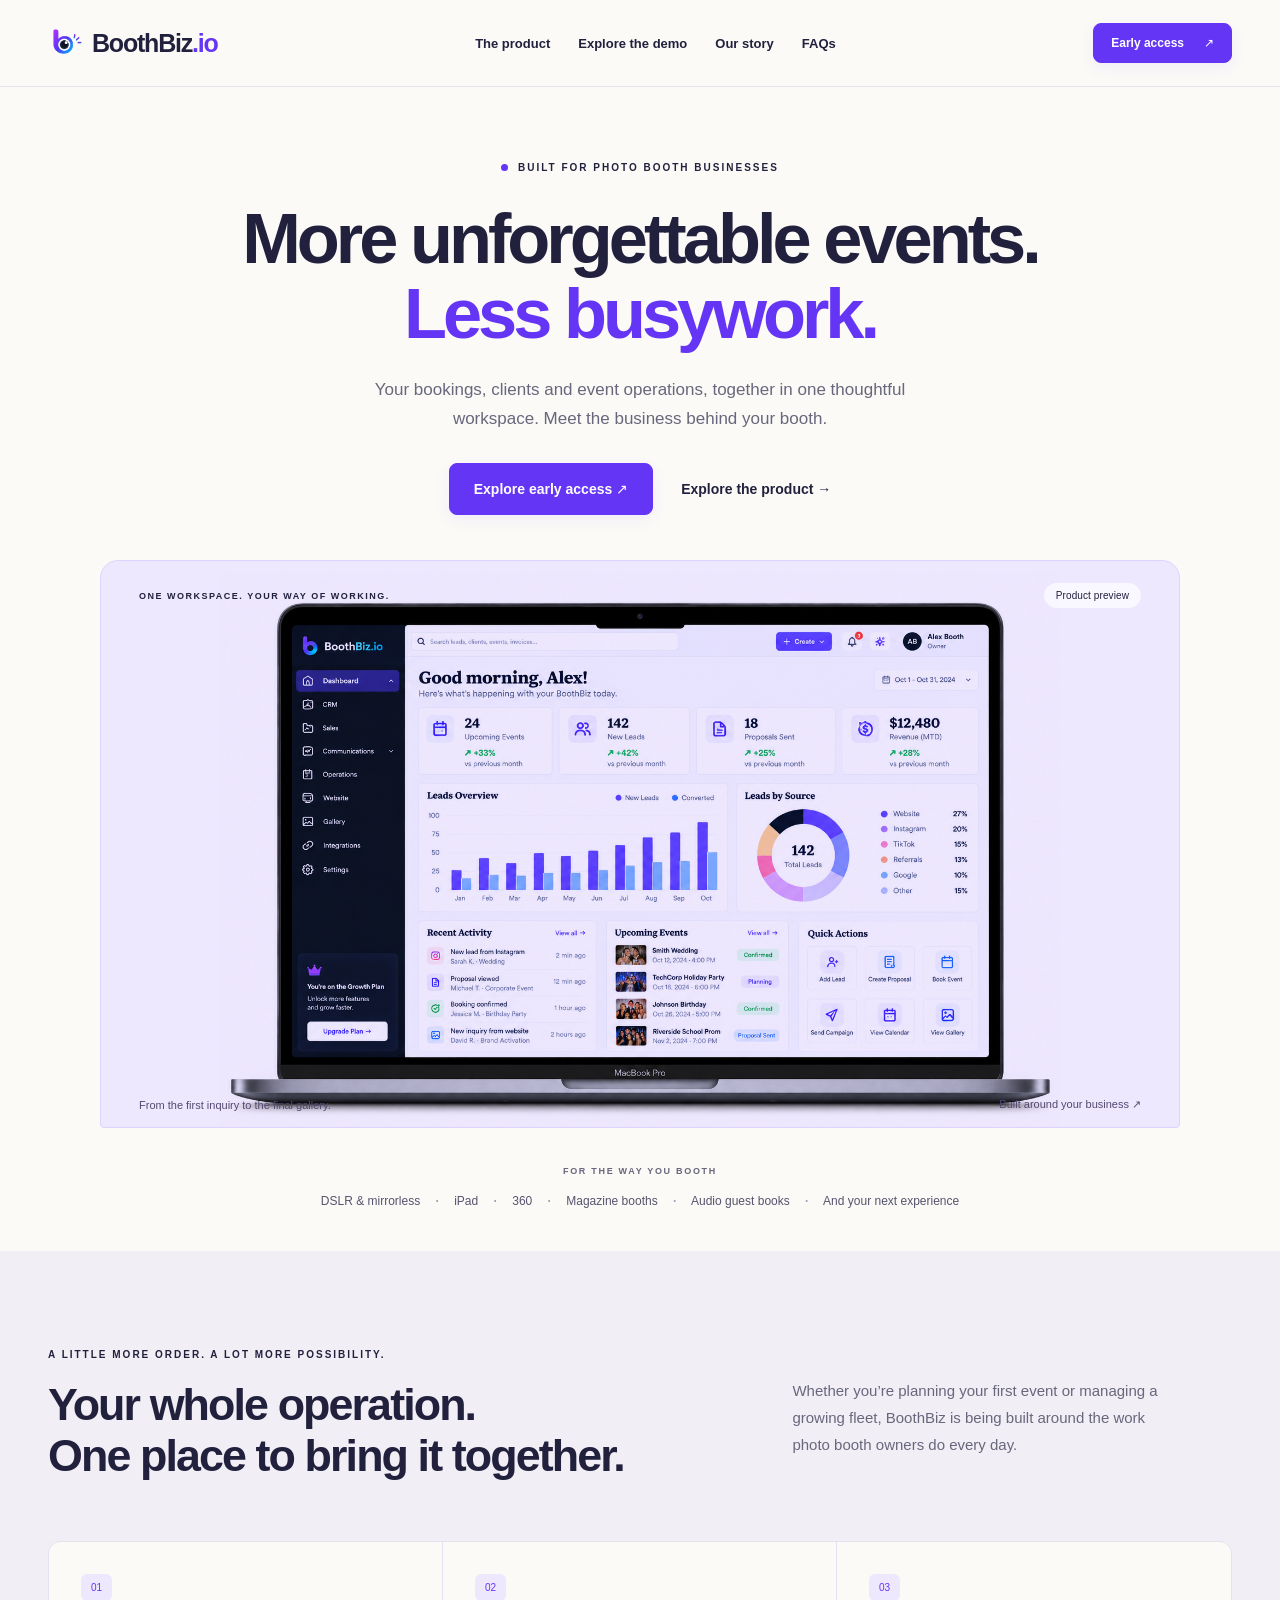
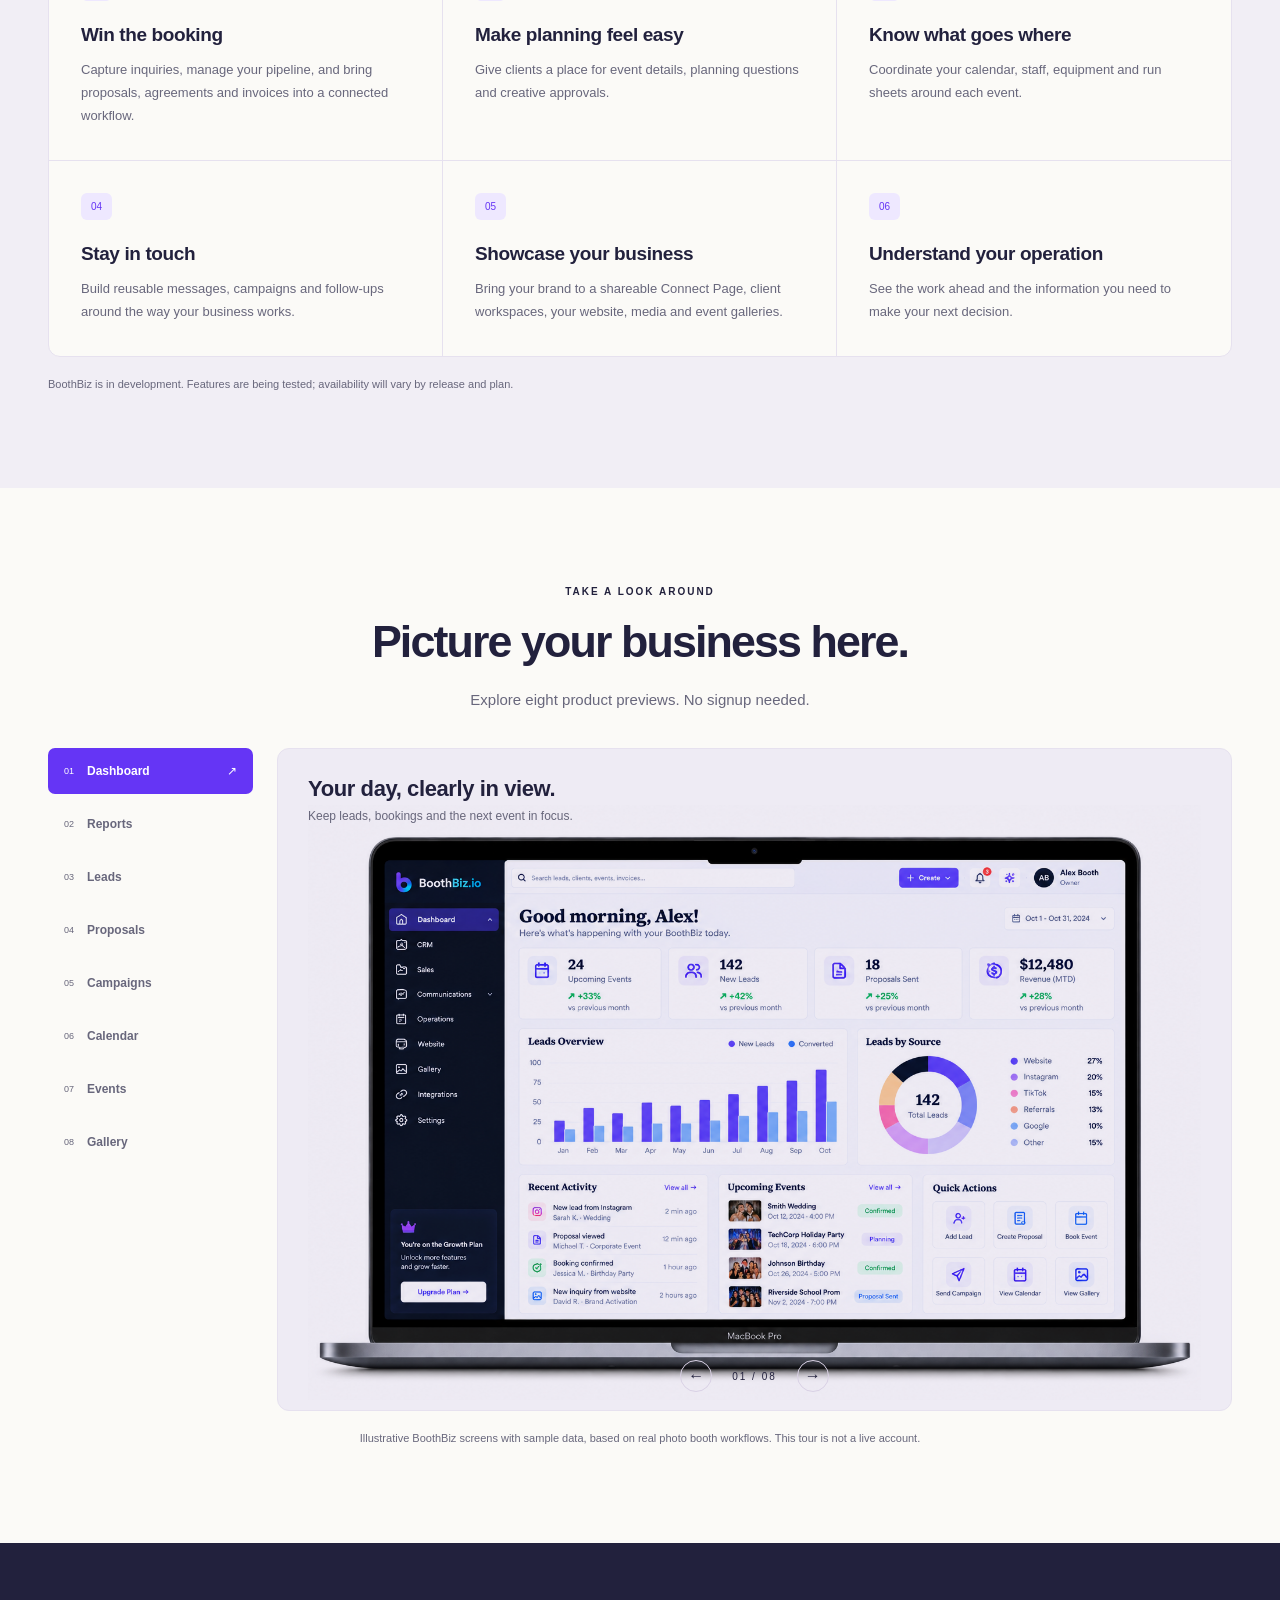
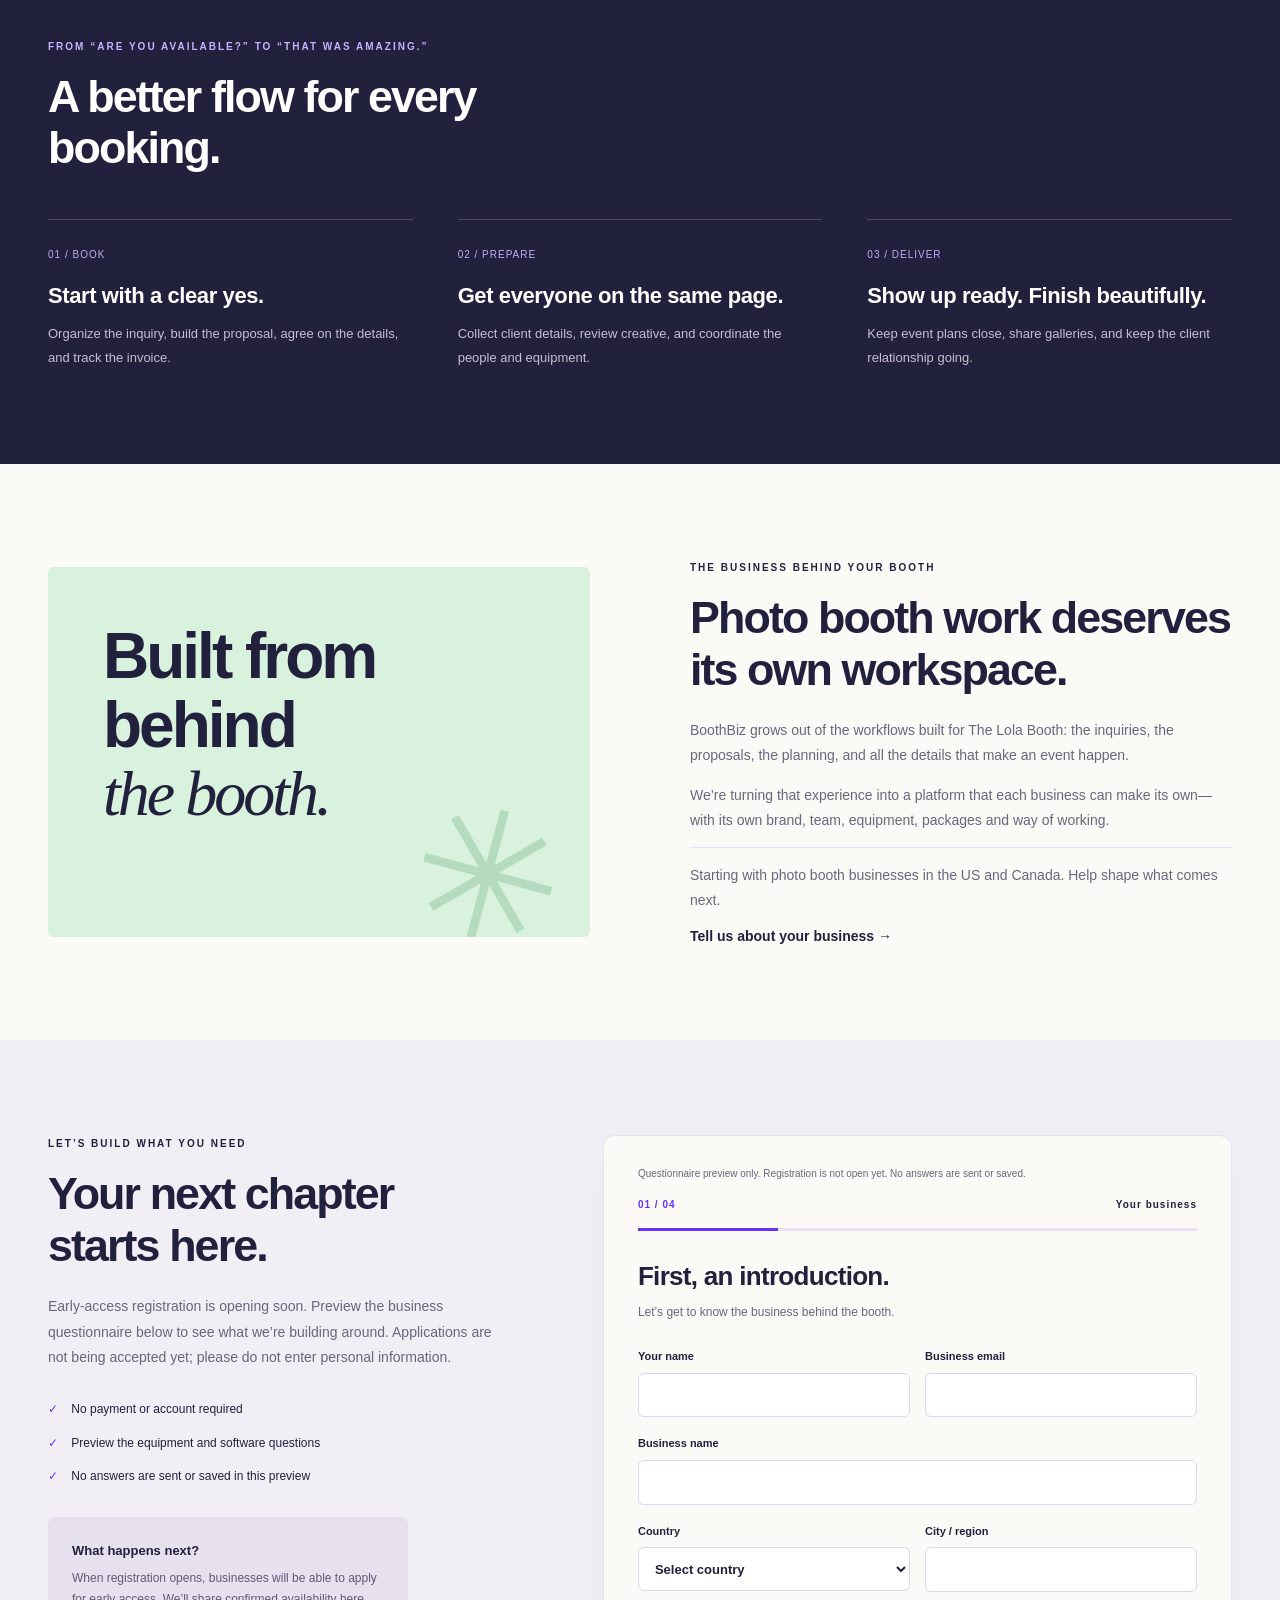
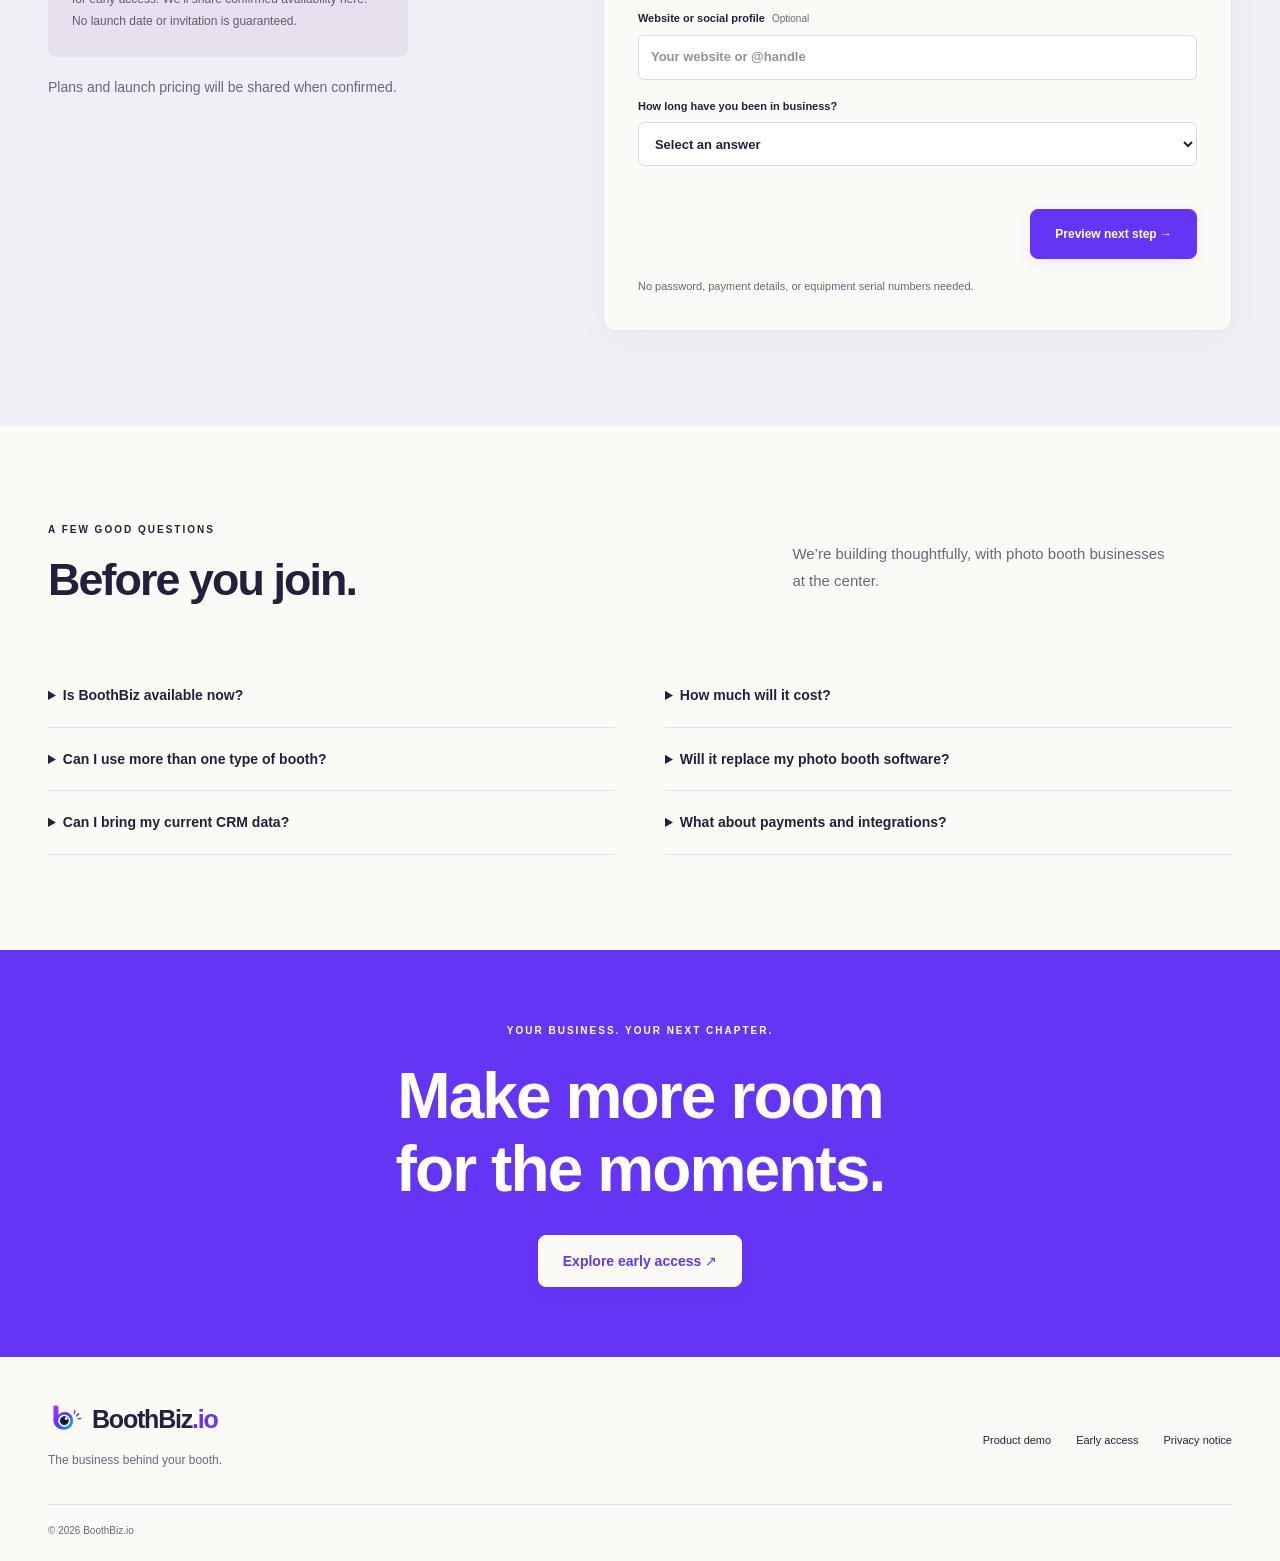
==== commit 9b63068b: "Publish BoothBiz redesign with product tour and early-access questionnaire preview" ====
--- a/index.html
+++ b/index.html
@@ -1,25 +1,15 @@
-<!DOCTYPE html>
-
-<html lang="en"><head><meta charset="utf-8"/><meta content="width=device-width,initial-scale=1" name="viewport"/><meta content="BoothBiz.io is the all-in-one CRM for photo booth businesses. Capture leads, manage bookings, send proposals and contracts, collect payments, coordinate events and grow." name="description"/><title>BoothBiz.io | All-in-One CRM for Photo Booth Businesses</title><link href="assets/favicon.png" rel="icon"/><link href="styles.css" rel="stylesheet"/></head><body>
-<header><div class="wrap nav"><a class="brand" href="#top"><img alt="" src="assets/logo.png"/>BoothBiz<span>.io</span></a><nav id="nav"><a href="#features">Features</a><a href="#pricing">Pricing</a><a href="#integrations">Integrations</a><a href="#faq">Resources</a></nav><a class="btn navbtn" href="#contact">Join the Waitlist →</a><button aria-expanded="false" aria-label="Toggle navigation" id="menu">☰</button></div></header>
-<main id="top"><section class="hero"><div class="wrap hero-grid"><div><div class="eyebrow">ALL-IN-ONE BUSINESS MANAGEMENT FOR PHOTO BOOTH OWNERS</div><h1>Turn Your<br/>Moments Into<br/><em>a Bigger Business.</em></h1><p class="lead">BoothBiz gives photo booth owners the tools to capture leads, manage clients, get paid, run events and grow — all in one simple platform.</p><div class="actions"><a class="btn" href="#contact">Join the Waitlist ↗</a><a class="outline" href="#product-demo">▶ Explore the Platform</a></div><p class="micro">✓ Built for photo booth businesses     ✓ Easy to use     ✓ Everything in one place</p></div><div class="visual"><div class="hero-product"><img alt="BoothBiz owner dashboard inside a laptop with bookings, revenue, new leads and charts" fetchpriority="high" height="800" src="assets/preview-overview.png" style="width:100%;height:auto;display:block" width="1200"/></div></div></div></section>
-<div class="strip"><div class="wrap"><b>ONE PLATFORM TO RUN IT ALL</b><span>CRM</span><span>SALES &amp; PAYMENTS</span><span>MARKETING</span><span>OPERATIONS</span><span>WEBSITE &amp; CMS</span><span>INTEGRATIONS</span></div></div>
-<section class="section" id="features"><div class="wrap"><div class="center"><div class="eyebrow">POWERFUL FEATURES. BUILT FOR PHOTO BOOTH OWNERS.</div><h2>Everything You Need in One Place.</h2><p>Run your business, delight your clients, and grow with confidence — all in one platform.</p></div><div class="features">
-<article><div class="icon"><svg aria-hidden="true" class="feature-svg" fill="none" stroke="currentColor" stroke-linecap="round" stroke-linejoin="round" stroke-width="1.8" viewbox="0 0 24 24"><circle cx="9" cy="8" r="3"></circle><circle cx="17" cy="9" r="2.5"></circle><path d="M3 20v-2a6 6 0 0 1 12 0v2M16 14a5 5 0 0 1 5 5v1"></path></svg></div><h3>CRM &amp; Client Workspaces</h3><p>Capture leads, manage clients and bookings, track follow-ups, and give each client a secure place for their event, documents and approvals.</p><a class="feature-preview-link" data-view-link="leads" href="#product-demo">Explore screens →</a></article>
-<article><div class="icon"><svg aria-hidden="true" class="feature-svg" fill="none" stroke="currentColor" stroke-linecap="round" stroke-linejoin="round" stroke-width="1.8" viewbox="0 0 24 24"><path d="M5 3h14v18l-3-2-3 2-3-2-3 2-2-2z"></path><path d="M9 8h6M9 12h6M9 16h3"></path></svg></div><h3>Sales &amp; Payments</h3><p>Check availability, build proposals, send contracts for signing, invoice clients and collect deposits and balances.</p><a class="feature-preview-link" data-view-link="proposals" href="#product-demo">Explore screens →</a></article>
-<article><div class="icon"><svg aria-hidden="true" class="feature-svg" fill="none" stroke="currentColor" stroke-linecap="round" stroke-linejoin="round" stroke-width="1.8" viewbox="0 0 24 24"><path d="M3 11v3a2 2 0 0 0 2 2h2l2 5h3l-2-6 10-5V4L9 9H5a2 2 0 0 0-2 2z"></path></svg></div><h3>Marketing &amp; Communications</h3><p>Send messages, create campaigns, use templates, schedule follow-ups and automate repeatable customer communication.</p><a class="feature-preview-link" data-view-link="campaigns" href="#product-demo">Explore screens →</a></article>
-<article><div class="icon"><svg aria-hidden="true" class="feature-svg" fill="none" stroke="currentColor" stroke-linecap="round" stroke-linejoin="round" stroke-width="1.8" viewbox="0 0 24 24"><rect height="16" rx="2" width="18" x="3" y="5"></rect><path d="M7 3v4M17 3v4M3 10h18m-13 5 3 3 5-6"></path></svg></div><h3>Event Operations</h3><p>Keep your calendar, staff, equipment, planning checklists, run sheets and event delivery organized.</p><a class="feature-preview-link" data-view-link="calendar" href="#product-demo">Explore screens →</a></article>
-<article><div class="icon"><svg aria-hidden="true" class="feature-svg" fill="none" stroke="currentColor" stroke-linecap="round" stroke-linejoin="round" stroke-width="1.8" viewbox="0 0 24 24"><circle cx="12" cy="12" r="9"></circle><path d="M3 12h18M12 3c-5 5-5 13 0 18M12 3c5 5 5 13 0 18"></path></svg></div><h3>Website &amp; CMS</h3><p>Get a branded Connect Page and forms. Add forms to your own site; advanced CMS and SEO tools are available on supported sites and plans.</p><a class="feature-preview-link" href="#connect">Explore options →</a></article>
-<article><div class="icon"><svg aria-hidden="true" class="feature-svg" fill="none" stroke="currentColor" stroke-linecap="round" stroke-linejoin="round" stroke-width="1.8" viewbox="0 0 24 24"><path d="M4 20V10h4v10M10 20V4h4v16M16 20v-8h4v8"></path></svg></div><h3>Integrations &amp; Insights</h3><p>Connect supported payment, email, analytics and other services, then understand leads, revenue and business performance.</p><a class="feature-preview-link" data-view-link="analytics" href="#product-demo">Explore screens →</a></article>
-</div></div><section class="v3-tour" id="product-demo"><div class="center"><div class="eyebrow">SEE IT IN ACTION</div><h2>Explore the BoothBiz Platform</h2><p>Explore the key areas of BoothBiz through previews modeled on real photo booth business workflows.</p></div><div aria-label="BoothBiz product preview" class="v3-tabs" role="tablist"><button aria-selected="true" data-view="overview" role="tab" tabindex="0" type="button">Dashboard</button><button aria-selected="false" data-view="analytics" role="tab" tabindex="-1" type="button">Reports &amp; Analytics</button><button aria-selected="false" data-view="leads" role="tab" tabindex="-1" type="button">Leads</button><button aria-selected="false" data-view="proposals" role="tab" tabindex="-1" type="button">Proposals</button><button aria-selected="false" data-view="campaigns" role="tab" tabindex="-1" type="button">Campaigns</button><button aria-selected="false" data-view="calendar" role="tab" tabindex="-1" type="button">Calendar</button><button aria-selected="false" data-view="events" role="tab" tabindex="-1" type="button">Events</button><button aria-selected="false" data-view="gallery" role="tab" tabindex="-1" type="button">Gallery</button></div><div class="tour-devices"><div class="bb-carousel"><button aria-label="Previous screen" class="bb-arrow" id="bb-prev" type="button">←</button><div class="asset-tour-laptop"><img alt="BoothBiz dashboard laptop preview" decoding="async" height="800" id="asset-screen" loading="lazy" src="assets/preview-overview.png" style="width:100%;height:auto;display:block" width="1200"/><div class="asset-screen-caption" id="asset-screen-caption">Your complete business, at a glance.</div></div><button aria-label="Next screen" class="bb-arrow" id="bb-next" type="button">→</button></div><div class="bb-dots"><button aria-current="true" aria-label="Show Dashboard" data-dot="overview" type="button">●</button><button aria-current="false" aria-label="Show Reports &amp; Analytics" data-dot="analytics" type="button">●</button><button aria-current="false" aria-label="Show Leads" data-dot="leads" type="button">●</button><button aria-current="false" aria-label="Show Proposals" data-dot="proposals" type="button">●</button><button aria-current="false" aria-label="Show Campaigns" data-dot="campaigns" type="button">●</button><button aria-current="false" aria-label="Show Calendar" data-dot="calendar" type="button">●</button><button aria-current="false" aria-label="Show Events" data-dot="events" type="button">●</button><button aria-current="false" aria-label="Show Gallery" data-dot="gallery" type="button">●</button></div></div><div class="v3-disclaimer">Illustrative BoothBiz product screens with sample data · Based on real LOLA Admin workflows</div></section></section>
-<section class="section connect-section" id="connect"><div class="wrap bb-connect-grid"><div class="bb-connect-copy"><div class="eyebrow">BRANDED CLIENT EXPERIENCE</div><h2>Your BoothBiz Connect Page</h2><p>Give your clients a beautiful, easy way to get in touch, check availability and book. Share the link anywhere — no website required.</p><ul class="bb-benefits"><li>Call, email or save contact</li><li>Booking form and availability</li><li>Showcase your experiences and packages</li><li>Share on social media</li><li>Perfect for Instagram, TikTok and event inquiries</li></ul><a class="outline" href="#contact">Request Early Access →</a></div><div class="bb-phones"><div class="bb-phone bb-left"><div class="bb-notch"></div><div class="bb-phone-content"><div class="bb-phone-brand"><img alt="" src="assets/logo.png"/><b>BoothBiz.io</b></div><h4>YOUR BOOTH CO.</h4><p>Photo booth experiences for unforgettable events</p><div class="bb-phone-actions"><span>☎<small>Call</small></span><span>✉<small>Email</small></span><span>↓<small>Save</small></span></div><div class="bb-phone-primary">Check Availability &amp; Book →</div><div class="bb-phone-link">◉ <span>Our Experiences<small>Glam, 360, Vogue and more</small></span>›</div><div class="bb-phone-link">▣ <span>Packages &amp; Pricing<small>Explore our options</small></span>›</div><div class="bb-phone-link">✉ <span>Contact Us<small>Start a conversation</small></span>›</div><div class="bb-phone-social">◎   ♪   in   ◉</div></div></div><div class="bb-phone bb-right"><div class="bb-notch"></div><div class="bb-phone-content"><div class="bb-phone-brand"><img alt="" src="assets/logo.png"/><b>BoothBiz.io</b></div><h4>Tell us about your event</h4><label>Event Type<div class="bb-field">Wedding ▾</div></label><label>Event Date<div class="bb-field">Select a date ▦</div></label><label>Guest Count<div class="bb-field">Approximate number ▾</div></label><label>Event Location<div class="bb-field">City, State</div></label><div class="bb-phone-primary">Check Availability</div></div></div><span class="bb-note">A better<br/>way to book. ↙</span></div></div></section><section class="bb-integrations" id="integrations"><div class="wrap"><div class="eyebrow">CONNECT WITH THE TOOLS YOU ALREADY USE</div><div class="bb-integration-names"><span aria-label="stripe" class="partner partner-stripe">stripe</span><span aria-label="PayPal" class="partner partner-paypal">PayPal</span><span aria-label="▣ Square" class="partner partner-square">▣ Square</span><span aria-label="Google" class="partner partner-google">Google</span><span aria-label="∞ Meta" class="partner partner-meta">∞ Meta</span><span aria-label="♪ TikTok" class="partner partner-tiktok">♪ TikTok</span><span aria-label="◎ Instagram" class="partner partner-instagram">◎ Instagram</span><span aria-label="◉ Mailchimp" class="partner partner-mailchimp">◉ Mailchimp</span><span aria-label="✳ zapier" class="partner partner-zapier">✳ zapier</span></div><p>Planned integration ecosystem. Availability will vary by plan and launch phase.</p></div></section><section class="section" id="pricing"><div class="wrap"><div class="center"><div class="eyebrow">SIMPLE PRICING</div><h2>Choose the Plan That Fits Your Business</h2><p>Choose the right tools for your stage of business. Your Connect Page and essential CRM are included in every plan.</p><div class="toggle"><button class="chosen" data-period="annual" type="button">Bill Annually · Save up to 26%</button><button class="" data-period="monthly" type="button">Bill Monthly</button></div></div><div class="plans"><article><h3>Starter</h3><p>For solo operators getting organized.</p><div class="price">$<strong data-annual="29" data-monthly="39">29</strong><small>/mo</small></div><div class="period">Billed annually</div><a class="outline" href="#contact">Join waitlist →</a><hr/><b>Includes</b><ul><li>Unlimited leads &amp; bookings</li><li>Proposals, contracts &amp; invoices</li><li>Payments and client workspaces</li><li>Branded Connect Page and forms</li><li>Booking calendar · 2 users</li></ul></article><article class="featured"><div class="flag">MOST POPULAR</div><h3>Growth</h3><p>For established photo booth businesses.</p><div class="price">$<strong data-annual="69" data-monthly="89">69</strong><small>/mo</small></div><div class="period">Billed annually</div><a class="btn" href="#contact">Join waitlist →</a><hr/><b>Everything in Starter, plus</b><ul><li>Everything in Starter</li><li>Staff and equipment management</li><li>Campaigns and automations</li><li>CMS integration for supported websites</li><li>Advanced reports · 5 users</li></ul></article><article><h3>Scale</h3><p>For larger teams and complex operations.</p><div class="price">$<strong data-annual="129" data-monthly="169">129</strong><small>/mo</small></div><div class="period">Billed annually</div><a class="outline" href="#contact">Join waitlist →</a><hr/><b>Everything in Growth, plus</b><ul><li>Everything in Growth</li><li>Multi-location management</li><li>Advanced roles and integrations</li><li>Business performance analytics</li><li>Priority support · 15 users</li></ul></article></div><p class="disclaimer">Proposed pre-launch prices in USD. Annual prices require annual billing. Website templates are not included. Third-party processing and usage fees may apply. Features and pricing are subject to change.</p></div></section>
-<section class="section pale" id="faq"><div class="wrap faq"><div><div class="eyebrow">GOOD QUESTIONS</div><h2>Frequently asked<br/>questions.</h2><p>Need more information? <a href="mailto:hello@boothbiz.io">Contact us →</a></p></div><div>
-<details><summary>What is BoothBiz?</summary><p>BoothBiz is an all-in-one CRM and business management platform being developed for photo booth operators. It connects inquiries, bookings, proposals, contracts, payments, client workspaces, marketing and operations.</p></details>
-<details><summary>Do I need a website to use BoothBiz?</summary><p>No. Every paid plan is planned to include a branded Connect Page with links to your contact and booking forms.</p></details>
-<details><summary>Can I use BoothBiz with my existing website?</summary><p>Yes. You'll be able to link to your BoothBiz forms and, where supported, embed them. Advanced CMS and SEO publishing will depend on your website platform and plan.</p></details>
-<details><summary>Does Starter include a full website?</summary><p>No. Starter includes the Connect Page and forms, not a full website. Website templates are planned as a separate premium offering.</p></details>
-<details><summary>Where do contracts and the client workspace fit?</summary><p>Contracts are part of Sales. The secure Client Workspace is part of CRM and connects agreements, invoices, payments, planning, approvals and galleries in one place.</p></details>
-<details><summary>Is BoothBiz available today?</summary><p>BoothBiz is in development. Join the waitlist to hear about launch and early access. Prices and features shown are proposed.</p></details>
-<details><summary>Can I migrate from another CRM?</summary><p>We plan to offer migration options, with supported formats and assistance confirmed closer to launch.</p></details>
-</div></div></section>
-<section class="section proof-section"><div class="wrap"><div class="center"><div class="eyebrow">DESIGNED FOR PHOTO BOOTH OWNERS</div><h2>Built Around the Way You Work.</h2></div><div class="proof-grid"><article><span>✦</span><h3>Every lead in one place</h3><p>Track conversations, clients, booking requests and follow-ups without losing context.</p></article><article><span>↗</span><h3>Less admin, more events</h3><p>Connect proposals, agreements, invoices and client planning into one clear workflow.</p></article><article><span>◎</span><h3>Make smarter decisions</h3><p>See what's booked, what's outstanding and what needs attention next.</p></article></div></div></section><section class="section" id="contact"><div class="wrap"><div class="cta"><div class="cta-copy"><div class="eyebrow">BUILT FOR A BRIGHTER TOMORROW</div><h2>Ready to Grow Your Photo Booth Business?</h2><p>Join the BoothBiz waitlist and be the first to know when we launch.</p></div><form class="waitlist-form" id="waitlist-form"><label class="sr-only" for="waitlist-email">Your email address</label><input autocomplete="email" id="waitlist-email" placeholder="Enter your email" required="" type="email"/><button type="submit">Join the Waitlist →</button><small>No spam. Just updates that matter.</small></form></div></div></section></main><footer><div class="wrap footer-main"><div class="footer-brand"><a class="brand" href="#top"><img alt="" src="assets/logo.png"/>BoothBiz<span>.io</span></a><p>The Business Behind Your Booth.</p><p>An all-in-one CRM for photo booth owners. Capture leads, book more events and grow with confidence.</p><div class="footer-social"><a aria-label="Instagram" href="https://www.instagram.com/boothbiz.io/" rel="noopener noreferrer" target="_blank">◎</a><a aria-label="TikTok" href="https://www.tiktok.com/@boothbiz.io" rel="noopener noreferrer" target="_blank">♪</a><a aria-label="LinkedIn" href="https://www.linkedin.com/company/boothbiz-io/" rel="noopener noreferrer" target="_blank">in</a><a aria-label="Snapchat" href="https://www.snapchat.com/add/boothbiz.io" rel="noopener noreferrer" target="_blank">◉</a></div></div><div class="footer-column"><h3>Product</h3><a href="#features">Features</a><a href="#pricing">Pricing</a><a href="#integrations">Integrations</a><a href="#connect">Connect Page</a><a href="#product-demo">Screenshots</a></div><div class="footer-column"><h3>Resources</h3><a href="#faq">FAQs</a><a href="#product-demo">Product Tour</a><a href="#contact">Launch Updates</a><a href="mailto:hello@boothbiz.io">Contact</a></div><div class="footer-column"><h3>Company</h3><a href="#features">About BoothBiz</a><a href="mailto:hello@boothbiz.io">Our Story</a><a href="mailto:hello@boothbiz.io?subject=BoothBiz%20Privacy%20Inquiry">Privacy Inquiries</a><a href="mailto:hello@boothbiz.io?subject=BoothBiz%20Terms%20Inquiry">Terms Inquiries</a></div><div class="footer-subscribe"><h3>Join the Waitlist</h3><p>Be the first to know when we launch.</p><form id="footer-form"><label class="sr-only" for="footer-email">Your email address</label><input id="footer-email" placeholder="Enter your email" required="" type="email"/><button aria-label="Join waitlist" type="submit">→</button></form></div></div><div class="wrap footer-bottom"><span>© <span id="year"></span> BoothBiz.io. All rights reserved.</span><span>Built for photo booth businesses ✦</span></div></footer><script src="script.js"></script></body></html>
+<!doctype html><html lang="en"><head><meta charset="utf-8"><meta name="viewport" content="width=device-width,initial-scale=1"><meta name="robots" content="index,follow"><link rel="canonical" href="https://www.boothbiz.io/"><meta property="og:type" content="website"><meta property="og:title" content="BoothBiz — The business behind your booth"><meta property="og:description" content="A thoughtful workspace for photo booth bookings, clients and event operations. Explore the product preview."><meta property="og:url" content="https://www.boothbiz.io/"><meta property="og:image" content="https://www.boothbiz.io/assets/preview-overview.png"><meta name="twitter:card" content="summary_large_image"><meta name="description" content="BoothBiz brings bookings, clients and event operations together for photo booth businesses. Explore the product tour and join the early-access waitlist."><meta name="theme-color" content="#6535f5"><title>BoothBiz — The business behind your booth</title><link rel="icon" href="assets/favicon.png"><link rel="stylesheet" href="styles.css"><script src="script.js" defer></script></head><body>
+<a class="skip" href="#main">Skip to content</a>
+<header><a class="brand" href="#"><img src="assets/logo.png" alt="">BoothBiz<span>.io</span></a><nav aria-label="Main navigation" id="nav"><a href="#product">The product</a><a href="#demo">Explore the demo</a><a href="#story">Our story</a><a href="#faq">FAQs</a></nav><a class="button small" href="#waitlist">Early access <span aria-hidden="true">↗</span></a><button class="menu" aria-controls="nav" aria-expanded="false" aria-label="Toggle navigation">☰</button></header>
+<main id="main"><section class="hero wrap"><div class="eyebrow"><span class="status-dot"></span> BUILT FOR PHOTO BOOTH BUSINESSES</div><h1>More unforgettable events.<br><em>Less busywork.</em></h1><p class="hero-copy">Your bookings, clients and event operations, together in one thoughtful workspace. Meet the business behind your booth.</p><div class="actions"><a class="button" href="#waitlist">Explore early access ↗</a><a class="text-link" href="#demo">Explore the product <span aria-hidden="true">→</span></a></div><div class="hero-visual"><div class="visual-top"><span>ONE WORKSPACE. YOUR WAY OF WORKING.</span><span class="preview-pill">Product preview</span></div><img src="assets/preview-overview.png" alt="Illustrative BoothBiz dashboard in a laptop showing leads, bookings and business activity" width="1200" height="800" fetchpriority="high"><div class="visual-bottom"><span>From the first inquiry to the final gallery.</span><span>Built around your business ↗</span></div></div><div class="audience"><span>FOR THE WAY YOU BOOTH</span><p>DSLR & mirrorless <b>·</b> iPad <b>·</b> 360 <b>·</b> Magazine booths <b>·</b> Audio guest books <b>·</b> And your next experience</p></div></section>
+<section class="section tint" id="product"><div class="wrap"><div class="section-intro"><div><div class="eyebrow">A LITTLE MORE ORDER. A LOT MORE POSSIBILITY.</div><h2>Your whole operation.<br>One place to bring it together.</h2></div><p>Whether you’re planning your first event or managing a growing fleet, BoothBiz is being built around the work photo booth owners do every day.</p></div><div class="feature-grid"><article><span class="number">01</span><h3>Win the booking</h3><p>Capture inquiries, manage your pipeline, and bring proposals, agreements and invoices into a connected workflow.</p></article><article><span class="number">02</span><h3>Make planning feel easy</h3><p>Give clients a place for event details, planning questions and creative approvals.</p></article><article><span class="number">03</span><h3>Know what goes where</h3><p>Coordinate your calendar, staff, equipment and run sheets around each event.</p></article><article><span class="number">04</span><h3>Stay in touch</h3><p>Build reusable messages, campaigns and follow-ups around the way your business works.</p></article><article><span class="number">05</span><h3>Showcase your business</h3><p>Bring your brand to a shareable Connect Page, client workspaces, your website, media and event galleries.</p></article><article><span class="number">06</span><h3>Understand your operation</h3><p>See the work ahead and the information you need to make your next decision.</p></article></div><p class="footnote">BoothBiz is in development. Features are being tested; availability will vary by release and plan.</p></div></section>
+<section class="section wrap" id="demo"><div class="center"><div class="eyebrow">TAKE A LOOK AROUND</div><h2>Picture your business here.</h2><p>Explore eight product previews. No signup needed.</p></div><div class="tour-layout"><div role="tablist" aria-label="Product preview screens" class="tour-tabs"><button id="tab-overview" role="tab" aria-controls="demo-panel" aria-selected="true" tabindex="0" data-screen="overview"><span>01</span>Dashboard<b aria-hidden="true">↗</b></button><button id="tab-analytics" role="tab" aria-controls="demo-panel" aria-selected="false" tabindex="-1" data-screen="analytics"><span>02</span>Reports<b aria-hidden="true">↗</b></button><button id="tab-leads" role="tab" aria-controls="demo-panel" aria-selected="false" tabindex="-1" data-screen="leads"><span>03</span>Leads<b aria-hidden="true">↗</b></button><button id="tab-proposals" role="tab" aria-controls="demo-panel" aria-selected="false" tabindex="-1" data-screen="proposals"><span>04</span>Proposals<b aria-hidden="true">↗</b></button><button id="tab-campaigns" role="tab" aria-controls="demo-panel" aria-selected="false" tabindex="-1" data-screen="campaigns"><span>05</span>Campaigns<b aria-hidden="true">↗</b></button><button id="tab-calendar" role="tab" aria-controls="demo-panel" aria-selected="false" tabindex="-1" data-screen="calendar"><span>06</span>Calendar<b aria-hidden="true">↗</b></button><button id="tab-events" role="tab" aria-controls="demo-panel" aria-selected="false" tabindex="-1" data-screen="events"><span>07</span>Events<b aria-hidden="true">↗</b></button><button id="tab-gallery" role="tab" aria-controls="demo-panel" aria-selected="false" tabindex="-1" data-screen="gallery"><span>08</span>Gallery<b aria-hidden="true">↗</b></button></div><div id="demo-panel" class="tour-panel" role="tabpanel" aria-labelledby="tab-overview"><div class="tour-caption" aria-live="polite"><h3 id="tour-title">Your day, clearly in view.</h3><p id="tour-copy">Keep leads, bookings and the next event in focus.</p></div><img id="tour-image" src="assets/preview-overview.png" alt="Illustrative BoothBiz Dashboard product screen" width="1200" height="800" loading="lazy"><div class="tour-controls"><button id="previous" aria-label="Previous demo screen">←</button><span id="tour-count">01 / 08</span><button id="next" aria-label="Next demo screen">→</button></div></div></div><p class="footnote center">Illustrative BoothBiz screens with sample data, based on real photo booth workflows. This tour is not a live account.</p></section>
+<section class="journey section"><div class="wrap"><div class="eyebrow">FROM “ARE YOU AVAILABLE?” TO “THAT WAS AMAZING.”</div><h2>A better flow for every booking.</h2><div class="journey-grid"><article><span>01 / BOOK</span><h3>Start with a clear yes.</h3><p>Organize the inquiry, build the proposal, agree on the details, and track the invoice.</p></article><article><span>02 / PREPARE</span><h3>Get everyone on the same page.</h3><p>Collect client details, review creative, and coordinate the people and equipment.</p></article><article><span>03 / DELIVER</span><h3>Show up ready. Finish beautifully.</h3><p>Keep event plans close, share galleries, and keep the client relationship going.</p></article></div></div></section>
+<section class="section wrap story" id="story"><div class="story-mark" aria-hidden="true">Built from<br>behind<br><em>the booth.</em><span>✳</span></div><div><div class="eyebrow">THE BUSINESS BEHIND YOUR BOOTH</div><h2>Photo booth work deserves its own workspace.</h2><p>BoothBiz grows out of the workflows built for The Lola Booth: the inquiries, the proposals, the planning, and all the details that make an event happen.</p><p>We’re turning that experience into a platform that each business can make its own—with its own brand, team, equipment, packages and way of working.</p><p class="story-note">Starting with photo booth businesses in the US and Canada. Help shape what comes next.</p><a class="text-link" href="#waitlist">Tell us about your business →</a></div></section>
+<section class="section tint" id="waitlist"><div class="wrap waitlist-grid"><div class="waitlist-intro"><div class="eyebrow">LET’S BUILD WHAT YOU NEED</div><h2>Your next chapter<br>starts here.</h2><p>Early-access registration is opening soon. Preview the business questionnaire below to see what we’re building around. Applications are not being accepted yet; please do not enter personal information.</p><ul class="plain-list"><li><span>✓</span> No payment or account required</li><li><span>✓</span> Preview the equipment and software questions</li><li><span>✓</span> No answers are sent or saved in this preview</li></ul><div class="next-card"><strong>What happens next?</strong><p>When registration opens, businesses will be able to apply for early access. We’ll share confirmed availability here. No launch date or invitation is guaranteed.</p></div><p class="footnote">Plans and launch pricing will be shared when confirmed.</p></div><div class="form-shell"><form id="waitlist-form" novalidate><p id="save-availability" class="hint" role="status">Questionnaire preview only. Registration is not open yet. No answers are sent or saved.</p><div class="form-header"><span id="step-label">01 / 04</span><span id="step-name">Your business</span></div><div class="progress" aria-hidden="true"><span></span></div><div id="form-error" role="alert" hidden></div>
+<fieldset class="step" data-step="0"><legend>First, an introduction.</legend><p class="field-intro">Let’s get to know the business behind the booth.</p><div class="two"><label>Your name<input name="name" disabled autocomplete="name" required maxlength="100"></label><label>Business email<input name="email" disabled autocomplete="email" type="email" required maxlength="254"></label></div><label>Business name<input name="business_name" disabled autocomplete="organization" required maxlength="150"></label><div class="two"><label>Country<select name="country" required><option value="">Select country</option><option value="US">United States</option><option value="CA">Canada</option><option value="OTHER">Other</option></select></label><label>City / region<input name="location" disabled autocomplete="address-level2" required maxlength="150"></label></div><label>Website or social profile <span class="optional">Optional</span><input name="website" disabled placeholder="Your website or @handle" maxlength="300"></label><label>How long have you been in business?<select name="business_age" required><option value="">Select an answer</option><option>Planning to launch</option><option>Less than 1 year</option><option>1–2 years</option><option>3–5 years</option><option>6–10 years</option><option>More than 10 years</option></select></label></fieldset>
+<fieldset class="step" data-step="1" hidden><legend>Tell us about your setup.</legend><p class="field-intro">Choose all that apply. Quantities are optional; leave them blank if you’re still planning.</p><div class="question"><h3>What equipment or experiences do you offer?</h3><div class="choices"><div class="choice-row"><label class="choice" for="equipment-0"><input id="equipment-0" type="checkbox" name="equipment" value="DSLR / mirrorless photo booth"><span>DSLR / mirrorless photo booth</span></label><label class="quantity" hidden data-for="equipment-0">Units<input aria-label="Number of DSLR / mirrorless photo booth units" type="number" name="quantity_0" min="0" max="10000" inputmode="numeric"></label></div><div class="choice-row"><label class="choice" for="equipment-1"><input id="equipment-1" type="checkbox" name="equipment" value="iPad / tablet photo booth"><span>iPad / tablet photo booth</span></label><label class="quantity" hidden data-for="equipment-1">Units<input aria-label="Number of iPad / tablet photo booth units" type="number" name="quantity_1" min="0" max="10000" inputmode="numeric"></label></div><div class="choice-row"><label class="choice" for="equipment-2"><input id="equipment-2" type="checkbox" name="equipment" value="360 video booth"><span>360 video booth</span></label><label class="quantity" hidden data-for="equipment-2">Units<input aria-label="Number of 360 video booth units" type="number" name="quantity_2" min="0" max="10000" inputmode="numeric"></label></div><div class="choice-row"><label class="choice" for="equipment-3"><input id="equipment-3" type="checkbox" name="equipment" value="Mirror booth"><span>Mirror booth</span></label><label class="quantity" hidden data-for="equipment-3">Units<input aria-label="Number of Mirror booth units" type="number" name="quantity_3" min="0" max="10000" inputmode="numeric"></label></div><div class="choice-row"><label class="choice" for="equipment-4"><input id="equipment-4" type="checkbox" name="equipment" value="Magazine booth"><span>Magazine booth</span></label><label class="quantity" hidden data-for="equipment-4">Units<input aria-label="Number of Magazine booth units" type="number" name="quantity_4" min="0" max="10000" inputmode="numeric"></label></div><div class="choice-row"><label class="choice" for="equipment-5"><input id="equipment-5" type="checkbox" name="equipment" value="Enclosed photo booth"><span>Enclosed photo booth</span></label><label class="quantity" hidden data-for="equipment-5">Units<input aria-label="Number of Enclosed photo booth units" type="number" name="quantity_5" min="0" max="10000" inputmode="numeric"></label></div><div class="choice-row"><label class="choice" for="equipment-6"><input id="equipment-6" type="checkbox" name="equipment" value="Roaming photo booth"><span>Roaming photo booth</span></label><label class="quantity" hidden data-for="equipment-6">Units<input aria-label="Number of Roaming photo booth units" type="number" name="quantity_6" min="0" max="10000" inputmode="numeric"></label></div><div class="choice-row"><label class="choice" for="equipment-7"><input id="equipment-7" type="checkbox" name="equipment" value="Audio guest book"><span>Audio guest book</span></label><label class="quantity" hidden data-for="equipment-7">Units<input aria-label="Number of Audio guest book units" type="number" name="quantity_7" min="0" max="10000" inputmode="numeric"></label></div><div class="choice-row"><label class="choice" for="equipment-8"><input id="equipment-8" type="checkbox" name="equipment" value="Other"><span>Other</span></label></div></div><label class="other" hidden id="equipment-other-wrap">Tell us what else you use<input name="equipment_other" maxlength="300" placeholder="Please specify"></label></div><div class="question"><h3>Which photo booth or capture software do you use?</h3><p class="hint">Select every tool you use across your equipment.</p><div class="choices"><div class="choice-row"><label class="choice" for="software-0"><input id="software-0" type="checkbox" name="software" value="Fiesta"><span>Fiesta</span></label></div><div class="choice-row"><label class="choice" for="software-1"><input id="software-1" type="checkbox" name="software" value="LumaBooth / dslrBooth"><span>LumaBooth / dslrBooth</span></label></div><div class="choice-row"><label class="choice" for="software-2"><input id="software-2" type="checkbox" name="software" value="Snappic"><span>Snappic</span></label></div><div class="choice-row"><label class="choice" for="software-3"><input id="software-3" type="checkbox" name="software" value="Touchpix"><span>Touchpix</span></label></div><div class="choice-row"><label class="choice" for="software-4"><input id="software-4" type="checkbox" name="software" value="Darkroom Booth"><span>Darkroom Booth</span></label></div><div class="choice-row"><label class="choice" for="software-5"><input id="software-5" type="checkbox" name="software" value="Breeze"><span>Breeze</span></label></div><div class="choice-row"><label class="choice" for="software-6"><input id="software-6" type="checkbox" name="software" value="Curator"><span>Curator</span></label></div><div class="choice-row"><label class="choice" for="software-7"><input id="software-7" type="checkbox" name="software" value="Other"><span>Other</span></label></div><div class="choice-row"><label class="choice" for="software-8"><input id="software-8" type="checkbox" name="software" value="None yet / still exploring"><span>None yet / still exploring</span></label></div></div><label class="other" hidden id="software-other-wrap">Tell us what else you use<input name="software_other" maxlength="300" placeholder="Please specify"></label></div><div class="two"><label>Typical events per month <span class="optional">Optional</span><select name="event_volume"><option value="">Select an answer</option><option>Not operating yet</option><option>1–4</option><option>5–10</option><option>11–20</option><option>21–40</option><option>41+</option><option>Varies seasonally</option></select></label><label>Team size, including you <span class="optional">Optional</span><select name="team_size"><option value="">Select an answer</option><option>Just me</option><option>2–5</option><option>6–10</option><option>11–20</option><option>21+</option></select></label></div></fieldset>
+<fieldset class="step" data-step="2" hidden><legend>How do you run things today?</legend><p class="field-intro">Your capture software and your office tools do different jobs. Tell us about both.</p><div class="question"><h3>Which CRM or administrative tools do you use?</h3><p class="hint">Select all that apply, including manual methods.</p><div class="choices"><div class="choice-row"><label class="choice" for="crm-0"><input id="crm-0" type="checkbox" name="crm" value="HoneyBook"><span>HoneyBook</span></label></div><div class="choice-row"><label class="choice" for="crm-1"><input id="crm-1" type="checkbox" name="crm" value="Dubsado"><span>Dubsado</span></label></div><div class="choice-row"><label class="choice" for="crm-2"><input id="crm-2" type="checkbox" name="crm" value="17hats"><span>17hats</span></label></div><div class="choice-row"><label class="choice" for="crm-3"><input id="crm-3" type="checkbox" name="crm" value="BoothBook"><span>BoothBook</span></label></div><div class="choice-row"><label class="choice" for="crm-4"><input id="crm-4" type="checkbox" name="crm" value="Check Cherry"><span>Check Cherry</span></label></div><div class="choice-row"><label class="choice" for="crm-5"><input id="crm-5" type="checkbox" name="crm" value="Releventful"><span>Releventful</span></label></div><div class="choice-row"><label class="choice" for="crm-6"><input id="crm-6" type="checkbox" name="crm" value="Spreadsheets"><span>Spreadsheets</span></label></div><div class="choice-row"><label class="choice" for="crm-7"><input id="crm-7" type="checkbox" name="crm" value="Email / calendar"><span>Email / calendar</span></label></div><div class="choice-row"><label class="choice" for="crm-8"><input id="crm-8" type="checkbox" name="crm" value="Paper / notes"><span>Paper / notes</span></label></div><div class="choice-row"><label class="choice" for="crm-9"><input id="crm-9" type="checkbox" name="crm" value="Other"><span>Other</span></label></div><div class="choice-row"><label class="choice" for="crm-10"><input id="crm-10" type="checkbox" name="crm" value="None yet"><span>None yet</span></label></div></div><label class="other" hidden id="crm-other-wrap">Tell us what else you use<input name="crm_other" maxlength="300" placeholder="Please specify"></label></div><div class="question"><h3>Which processes do you handle manually?</h3><div class="choices"><div class="choice-row"><label class="choice" for="manual-0"><input id="manual-0" type="checkbox" name="manual" value="Lead follow-ups"><span>Lead follow-ups</span></label></div><div class="choice-row"><label class="choice" for="manual-1"><input id="manual-1" type="checkbox" name="manual" value="Proposals and agreements"><span>Proposals and agreements</span></label></div><div class="choice-row"><label class="choice" for="manual-2"><input id="manual-2" type="checkbox" name="manual" value="Invoices and payment tracking"><span>Invoices and payment tracking</span></label></div><div class="choice-row"><label class="choice" for="manual-3"><input id="manual-3" type="checkbox" name="manual" value="Scheduling"><span>Scheduling</span></label></div><div class="choice-row"><label class="choice" for="manual-4"><input id="manual-4" type="checkbox" name="manual" value="Staff and equipment allocation"><span>Staff and equipment allocation</span></label></div><div class="choice-row"><label class="choice" for="manual-5"><input id="manual-5" type="checkbox" name="manual" value="Event planning"><span>Event planning</span></label></div><div class="choice-row"><label class="choice" for="manual-6"><input id="manual-6" type="checkbox" name="manual" value="Creative approvals"><span>Creative approvals</span></label></div><div class="choice-row"><label class="choice" for="manual-7"><input id="manual-7" type="checkbox" name="manual" value="Gallery delivery"><span>Gallery delivery</span></label></div><div class="choice-row"><label class="choice" for="manual-8"><input id="manual-8" type="checkbox" name="manual" value="Marketing"><span>Marketing</span></label></div><div class="choice-row"><label class="choice" for="manual-9"><input id="manual-9" type="checkbox" name="manual" value="Reporting"><span>Reporting</span></label></div></div></div><label>What are your biggest administrative challenges? <span class="optional">Optional</span><textarea name="challenges" disabled maxlength="2000" rows="3" placeholder="What takes too much time, gets missed, or makes growth difficult?"></textarea></label><label>Which workflows would you most like BoothBiz to help with? <span class="optional">Optional</span><textarea name="priorities" disabled maxlength="1000" rows="2" placeholder="Your top three priorities"></textarea></label></fieldset>
+<fieldset class="step" data-step="3" hidden><legend>Help shape what’s next.</legend><p class="field-intro">Spending and time questions are optional. Estimates are welcome.</p><div class="two"><label>Currency<select name="currency"><option>USD</option><option>CAD</option></select></label><label>Monthly software spending<select name="current_spend"><option value="">Prefer not to answer</option><option>$0 — free tools / manual</option><option>$1–$49</option><option>$50–$99</option><option>$100–$199</option><option>$200–$399</option><option>$400+</option><option>Not sure</option></select></label></div><p class="hint">For CRM, scheduling, contracts, invoicing and marketing software. Exclude payment fees, ads, equipment and wages.</p><label>Hours your team spends on admin each week<select name="admin_hours"><option value="">Prefer not to answer</option><option>Under 5</option><option>5–10</option><option>11–20</option><option>21–40</option><option>Over 40</option><option>Not sure</option></select></label><label>Monthly budget you would consider for BoothBiz<select name="budget"><option value="">Prefer not to answer</option><option>Under $50</option><option>$50–$99</option><option>$100–$199</option><option>$200+</option><option>I need to try it first</option><option>Not sure</option></select></label><p class="hint">This is research, not a price offer or commitment.</p><label>When might you consider a new system?<select name="switch_timing"><option value="">Select an answer (optional)</option><option>As soon as it fits my needs</option><option>Within 3 months</option><option>Within 6 months</option><option>Later / just exploring</option></select></label><label class="check-line"><input name="research_consent" type="checkbox">I’m open to a product feedback conversation or demo invitation. <span class="optional">Optional</span></label><label class="check-line"><input name="consent" type="checkbox" required>I agree that BoothBiz may store these answers and contact me about my waitlist application and early access when registration opens. <a href="privacy.html" target="_blank" rel="noopener">How we use your information</a></label><label class="check-line"><input name="updates_consent" type="checkbox">Send me occasional product and launch updates. <span class="optional">Optional</span></label><div class="trap" aria-hidden="true"><label>Leave this blank<input name="company_url" tabindex="-1" autocomplete="off"></label></div><p class="hint">Registration is not open yet. This questionnaire is a preview; please do not enter personal information.</p></fieldset><div class="form-actions"><button type="button" id="back" class="back" hidden>← Back</button><button type="button" id="continue" class="button">Preview next step →</button><button type="submit" id="submit" class="button" hidden disabled>Applications open soon</button></div><p class="footnote">No password, payment details, or equipment serial numbers needed.</p></form><div id="success" hidden role="status" tabindex="-1"><span class="success-mark">✓</span><div class="eyebrow">APPLICATION SAVED</div><h3>You’re on the list.</h3><p>Thank you for telling us about your business. Your application has been saved for review.</p><p>No account has been created and no email has been sent.</p><a class="text-link" href="#demo">Take another look around →</a></div></div></div></section>
+<section class="section wrap" id="faq"><div class="section-intro"><div><div class="eyebrow">A FEW GOOD QUESTIONS</div><h2>Before you join.</h2></div><p>We’re building thoughtfully, with photo booth businesses at the center.</p></div><div class="faq-grid"><details><summary>Is BoothBiz available now?</summary><p>BoothBiz is in development. Early-access registration is not open yet. The product tour and questionnaire are previews; neither creates a business account.</p></details><details><summary>How much will it cost?</summary><p>Subscription plans and launch pricing are being developed. We’ll share confirmed details before you’re asked to pay. There is no payment or purchase in this preview.</p></details><details><summary>Can I use more than one type of booth?</summary><p>BoothBiz is being designed for businesses with different experiences and equipment. Tell us about your setup so we can understand your needs.</p></details><details><summary>Will it replace my photo booth software?</summary><p>BoothBiz focuses on managing the business around your events. Your photo booth capture software is a separate tool. Planned integrations will be announced as they become available.</p></details><details><summary>Can I bring my current CRM data?</summary><p>Tell us which CRM you use and what you need to move. Migration tools and support are being planned; no automatic import is promised at this stage.</p></details><details><summary>What about payments and integrations?</summary><p>Provider integrations are planned and currently deferred. The demo uses sample data and does not take payments or send campaigns.</p></details></div></section>
+<section class="closing"><div class="wrap"><span class="eyebrow">YOUR BUSINESS. YOUR NEXT CHAPTER.</span><h2>Make more room<br>for the moments.</h2><a class="button light" href="#waitlist">Explore early access ↗</a></div></section></main><footer class="wrap"><div><a class="brand" href="#"><img src="assets/logo.png" alt="">BoothBiz<span>.io</span></a><p>The business behind your booth.</p></div><div><a href="#demo">Product demo</a><a href="#waitlist">Early access</a><a href="privacy.html">Privacy notice</a></div><p class="copyright">© <span id="year"></span> BoothBiz.io</p></footer></body></html>
--- a/styles.css
+++ b/styles.css
@@ -1,102 +1,3 @@
-:root{--ink:#101729;--muted:#697387;--purple:#8c36f5;--blue:#2767ff}*{box-sizing:border-box}html{scroll-behavior:smooth}body{margin:0;color:var(--ink);font-family:Inter,'Segoe UI',Arial,sans-serif}a{text-decoration:none;color:inherit}.wrap{width:min(1160px,calc(100% - 44px));margin:auto}header{position:sticky;top:0;z-index:10;background:#ffffffed;backdrop-filter:blur(12px);border-bottom:1px solid #e9ecf4}.nav{display:flex;align-items:center;justify-content:space-between;height:76px;gap:20px}.brand{display:flex;align-items:center;font-size:25px;font-weight:850;letter-spacing:-1.5px}.brand img{width:40px;height:40px;object-fit:contain;margin-right:7px}.brand span,em{font-style:normal;background:linear-gradient(110deg,#a52eff,#2569ff,#00bdf1);color:transparent;background-clip:text}.nav nav{display:flex;gap:31px;font-size:14px;color:#4f596d;font-weight:600}.btn,.outline{display:inline-flex;justify-content:center;align-items:center;background:linear-gradient(110deg,#9034f8,#2668ff);color:white;padding:15px 23px;border-radius:11px;font-size:14px;font-weight:750}.btn:hover{filter:brightness(1.08)}.navbtn{padding:12px 18px}#menu{display:none;border:0;background:none;font-size:27px}.hero{background:radial-gradient(ellipse at 88% 25%,#e8e5ff 0,transparent 43%),linear-gradient(120deg,#fff,#f9fbff);padding:106px 0 115px;overflow:hidden}.hero-grid{display:grid;grid-template-columns:1fr 1.04fr;gap:55px;align-items:center}.eyebrow{color:#773ce3;font-size:11px;letter-spacing:2px;font-weight:800}.hero .eyebrow{display:inline-block;background:#f1eaff;padding:12px 15px;border-radius:50px}h1,h2,h3,h4{letter-spacing:-.6px}h1{font-size:clamp(43px,4.8vw,69px);line-height:1.13;letter-spacing:-3px;margin:27px 0}h2{font-size:clamp(32px,3.5vw,48px);line-height:1.18;letter-spacing:-1.8px;margin:19px 0}h2 span{color:#9299a9}p{line-height:1.75;color:var(--muted)}.lead{font-size:17px;max-width:510px}.actions{display:flex;align-items:center;gap:27px;margin:30px 0}.actions>a:nth-child(2){font-size:14px;font-weight:700}.micro{font-size:12px;margin-top:42px}.visual{position:relative}.dashboard{display:flex;background:white;border:1px solid #e5e7f0;border-radius:17px;box-shadow:0 30px 75px #33347a25;min-height:425px;overflow:hidden;transform:perspective(1200px) rotateY(-4deg)}.dashboard aside{width:132px;flex-shrink:0;background:#101729;color:#aeb8cd;padding:23px 11px;font-size:11px}.dashboard aside b{color:white;display:block;font-size:16px;margin-bottom:27px}.dashboard aside div{padding:11px 8px}.dashboard aside .selected{color:white;background:#453295;border-radius:6px}.dash{padding:23px;flex:1;min-width:0}.dash-top{font-size:12px;display:flex;justify-content:space-between;color:#8992a2;border-bottom:1px solid #edf0f6;padding-bottom:13px}.dash-top span{color:#7d4bec}.dash h3{font-size:17px;margin:24px 0 2px}.dash p{font-size:11px;margin:0 0 20px}.metrics{display:grid;grid-template-columns:repeat(3,1fr);gap:8px}.metrics>div{border:1px solid #e9edf4;border-radius:9px;padding:11px 9px;display:flex;flex-direction:column;gap:6px}.metrics small{font-size:9px;color:#8992a4}.metrics strong{font-size:20px}.metrics i{font-size:10px;color:#16a47b;font-style:normal}.dash h4{font-size:12px;margin:22px 0 12px}.bars{height:92px;display:flex;align-items:end;gap:8px;border-bottom:1px solid #e9eaf2}.bars i{flex:1;background:linear-gradient(#7c4bff,#d9cfff);border-radius:4px 4px 0 0}.event{font-size:10px;padding:12px 0;border-bottom:1px solid #f0f1f6}.event span{float:right;color:#148b67;background:#e5f8ef;padding:4px 6px;border-radius:5px}.floating{position:absolute;top:-24px;right:-10px;background:white;box-shadow:0 12px 35px #34345b1b;border-radius:9px;padding:13px 18px;font-size:12px;font-weight:750;z-index:2}.floating.second{top:auto;bottom:15px;right:-20px;color:#198e6c}.preview{display:block;text-align:center;margin-top:14px;color:#9ca4b1}.strip{border-block:1px solid #eef0f4}.strip .wrap{min-height:92px;display:flex;align-items:center;justify-content:space-between;gap:16px;flex-wrap:wrap;color:#8a93a4;font-size:12px;font-weight:800;letter-spacing:1px}.strip b{font-size:10px;color:#673ce4}.section{padding:105px 0}.center{text-align:center;max-width:680px;margin:0 auto 48px}.center p{max-width:540px;margin:0 auto 20px}.features{display:grid;grid-template-columns:repeat(3,1fr);gap:20px}.features article{border:1px solid #e9ecf3;border-radius:17px;padding:32px;min-height:218px;transition:transform .2s,box-shadow .2s}.features article:hover{transform:translateY(-4px);box-shadow:0 12px 35px #2020500b}.features h3{margin:21px 0 9px;font-size:18px}.features p{font-size:14px;margin:0}.icon{width:47px;height:47px;background:#eee7ff;color:#7437ed;border-radius:12px;display:grid;place-items:center;font-size:23px}.features article:nth-child(3n + 2) .icon{background:#e7f2ff;color:#2870ef}.features article:nth-child(3n) .icon{background:#fff0e7;color:#e98635}.pale{background:#f8f9fd}.workflow{display:grid;grid-template-columns:1fr 1fr;gap:100px;align-items:center}.workflow>div>p{max-width:430px;margin-bottom:27px}.steps{display:grid;gap:23px}.steps>div{display:flex;gap:20px;border-bottom:1px solid #e5e8f0;padding-bottom:17px}.steps b{color:#7b40ee;background:#ebe6ff;width:42px;height:42px;display:grid;place-items:center;border-radius:12px;flex-shrink:0}.steps h3{margin:0;font-size:17px}.steps p{margin:5px 0 0;font-size:14px}.toggle{display:inline-flex;background:#f0f1f6;padding:5px;border-radius:11px;margin-top:15px}.toggle button{border:0;background:none;padding:11px 19px;border-radius:8px;cursor:pointer;font-weight:700;color:#657084}.toggle .chosen{background:white;color:#6237d8;box-shadow:0 2px 9px #1c204014}.plans{display:grid;grid-template-columns:repeat(3,1fr);gap:20px}.plans article{border:1px solid #e4e7f0;border-radius:17px;padding:34px;position:relative}.plans article.featured{border:2px solid #8541f4;box-shadow:0 14px 40px #6038da12}.flag{position:absolute;right:20px;top:-15px;border-radius:30px;background:linear-gradient(90deg,#8d35f5,#2a69fa);color:white;font-size:10px;padding:8px 13px;font-weight:800;letter-spacing:1px}.plans h3{font-size:22px;margin:0}.plans p{font-size:13px;min-height:48px}.price{display:flex;align-items:baseline;font-size:23px;font-weight:800;margin-top:24px}.price strong{font-size:51px;letter-spacing:-3px}.price small{font-size:13px;font-weight:500;color:#9299a7;margin-left:6px}.period{font-size:12px;color:#8992a3;margin-bottom:25px}.plans .btn,.plans .outline{width:100%}.outline{background:white;border:1px solid #dfe3ee;color:#27304a}.plans hr{border:0;border-top:1px solid #e9ebf2;margin:28px 0}.plans b{font-size:13px}.plans ul{padding:0;list-style:none}.plans li{font-size:13px;margin:17px 0;color:#566176}.plans li:before{content:'✓';color:#7441ec;font-weight:900;margin-right:11px}.disclaimer{text-align:center;font-size:12px;margin-top:24px}.faq{display:grid;grid-template-columns:1fr 1.2fr;gap:80px}.faq a{color:#6d38df;font-weight:700}.faq details{border-bottom:1px solid #e2e6ee;padding:20px 0}.faq summary{font-size:16px;font-weight:700;cursor:pointer}.faq details p{font-size:14px}.cta{background:radial-gradient(circle at 80% 20%,#4444d4,transparent 38%),linear-gradient(120deg,#1a1747,#6127cb);text-align:center;color:white;padding:78px 20px;border-radius:24px}.cta .eyebrow{color:#d6c8ff}.cta h2{font-size:clamp(38px,4vw,58px)}.cta p{color:#d8d0f5}.cta .white{background:white;color:#5128c8;margin:16px auto}.cta small{display:block;color:#d3c7f5;font-size:11px}footer{background:#0e1527;color:white;padding:55px 0 25px}.foot{display:flex;justify-content:space-between;align-items:start}.foot p{color:#a5afc4;font-size:13px}.foot>div:last-child{display:flex;gap:26px;color:#c3cbdb;font-size:13px}.bottom{border-top:1px solid #293249;padding-top:24px;margin-top:45px;color:#8491ab;font-size:12px;display:flex;justify-content:space-between}@media(max-width:900px){.hero-grid,.workflow,.faq{grid-template-columns:1fr;gap:55px}.hero{padding:70px 0}.visual{max-width:650px;margin:auto;width:100%}.features,.plans{grid-template-columns:repeat(2,1fr)}.plans article:last-child{grid-column:1/-1}.strip .wrap{justify-content:center;padding:22px 0}.nav nav{gap:14px}}@media(max-width:650px){.wrap{width:min(100% - 32px,1160px)}.nav{height:66px}.nav nav{display:none;position:absolute;top:66px;left:0;right:0;background:white;padding:22px;box-shadow:0 15px 25px #121b3112;flex-direction:column}.nav nav.open{display:flex}.navbtn{display:none}#menu{display:block}h1{letter-spacing:-2px}.hero{padding:60px 0}.features,.plans{grid-template-columns:1fr}.plans article:last-child{grid-column:auto}.section{padding:70px 0}.dashboard aside{width:94px;padding:15px 5px;font-size:9px}.dashboard aside b{font-size:11px}.dash{padding:12px}.dash h3{font-size:13px}.dash p{font-size:9px}.metrics{gap:4px}.metrics>div{padding:6px 4px}.metrics strong{font-size:15px}.metrics small{font-size:8px}.metrics i{font-size:8px}.floating{font-size:9px;right:0}.floating.second{right:0}.foot,.bottom{flex-direction:column;gap:20px}.foot>div:last-child{flex-wrap:wrap}.actions{gap:16px}.strip .wrap{font-size:10px}.workflow,.faq{gap:35px}}
-
-/* Connect Page showcase — complements the original website design */
-.connect-section{background:linear-gradient(120deg,#faf8ff,#fff 65%)}.connect-grid{display:grid;grid-template-columns:1fr 1fr;gap:80px;align-items:center}.connect-preview{min-height:425px;display:flex;align-items:center;justify-content:center;gap:0;position:relative;background:radial-gradient(circle at 45% 45%,#e3dcff,transparent 65%)}.connect-phone{width:245px;min-height:390px;background:#101729;border-radius:31px;padding:28px 20px;color:white;box-shadow:0 24px 60px #141d4340;transform:rotate(-6deg);text-align:center;z-index:2}.connect-mark{height:75px}.connect-mark img{height:68px}.connect-name{font-size:20px;font-weight:800;margin-top:12px}.connect-phone p{font-size:12px;color:#bdc7db;line-height:1.5}.connect-link{border:1px solid #67718b;border-radius:10px;padding:13px 8px;margin-top:14px;font-size:13px;font-weight:700}.connect-phone small{display:block;color:#a5b2d0;margin-top:20px}.connect-form{width:230px;background:white;padding:25px 18px;border-radius:17px;box-shadow:0 20px 55px #1b246024;transform:rotate(5deg);margin-left:-23px;z-index:1}.form-title{font-size:17px;font-weight:800;margin-bottom:19px}.form-field{padding:12px;border:1px solid #e1e5ef;border-radius:7px;color:#9ba4b7;font-size:11px;margin:11px 0}.form-button{background:linear-gradient(110deg,#9034f8,#2668ff);color:white;text-align:center;padding:13px;border-radius:7px;font-size:12px;font-weight:750}.connect-grid h3{font-size:19px;margin:26px 0 5px}.connect-note{font-size:13px;color:#6d38df;font-weight:650}.connect-grid .btn{margin-top:15px}.steps>div{align-items:flex-start}.connect-grid p{max-width:510px}@media(max-width:900px){.connect-grid{grid-template-columns:1fr;gap:30px}.connect-preview{min-height:410px}}@media(max-width:650px){.connect-preview{transform:scale(.82);margin:-40px -35px}.connect-form{width:205px}.connect-phone{width:230px}.connect-grid{gap:0}}
-
-
-/* V2: product tour and realistic, responsive SaaS previews */
-.product-demo{margin-top:68px;border:1px solid #e3e6f3;border-radius:22px;padding:24px;background:linear-gradient(135deg,#f7f6ff,#fff);box-shadow:0 20px 60px #1921530b}
-.demo-topline,.demo-footer{display:flex;justify-content:space-between;align-items:center;gap:12px;flex-wrap:wrap}.demo-label,.demo-footer{color:#768097;font-size:12px}.demo-footer{padding-top:14px}
-.screen-tabs{display:flex;gap:8px;overflow-x:auto;padding:20px 0;scrollbar-width:thin}
-.screen-tabs button{white-space:nowrap;border:1px solid #dce0ef;background:#fff;color:#46516b;border-radius:30px;padding:11px 16px;font-weight:700;cursor:pointer}
-.screen-tabs button[aria-selected=true]{background:#5634d9;border-color:#5634d9;color:white}
-.screen-shell{display:flex;border:1px solid #dfe3ed;border-radius:15px;overflow:hidden;background:white;min-height:480px;box-shadow:0 15px 30px #252a6014}
-.screen-sidebar{background:#0d1223;color:#bac2d5;width:190px;flex:none;padding:24px 13px;font-size:12px}
-.screen-logo{color:white;font-weight:800;font-size:18px;display:flex;align-items:center;margin-bottom:28px;letter-spacing:-.5px}.screen-logo img{width:30px;margin-right:6px}.screen-logo span{color:#9872ff}
-.screen-sideitem{padding:13px 12px;border-radius:8px}.screen-sideitem.selected{background:#5033a7;color:white}
-.screen-content{flex:1;min-width:0}.screen-toolbar{height:57px;border-bottom:1px solid #e9ebf1;display:flex;justify-content:space-between;align-items:center;padding:0 22px;font-size:11px;color:#8890a3;gap:8px}.screen-toolbar b{background:#6939e8;color:white;padding:9px 13px;border-radius:7px}
-.screen-body{padding:25px;background:#fbfaf9;min-height:422px}.screen-title{display:flex;justify-content:space-between;align-items:center;gap:15px}.screen-title small{font-size:10px;color:#8650dc;font-weight:800;letter-spacing:1px}.screen-title h3{font-size:25px;margin:8px 0}.screen-title p{font-size:12px;margin:0}.screen-date{border:1px solid #e4e7ef;padding:9px;border-radius:7px;color:#7e8798;font-size:11px;background:white}
-.screen-stats{display:grid;grid-template-columns:repeat(3,1fr);gap:12px;margin:22px 0}.screen-stats>div{background:white;border:1px solid #e7e9f1;border-radius:9px;padding:18px;display:flex;flex-direction:column;gap:7px}.screen-stats small{font-size:11px;color:#727d94}.screen-stats strong{font-size:27px;color:#101729}.screen-stats em{font-style:normal;font-size:10px;color:#179a70}
-.screen-panels{display:grid;grid-template-columns:1.15fr 1fr;gap:12px}.screen-panel{background:white;border:1px solid #e7e9f1;border-radius:10px;padding:17px;min-height:198px}.panel-heading{display:flex;justify-content:space-between;gap:10px;font-size:13px}.panel-heading span{color:#7d47e4;font-size:11px}.screen-panel>small{color:#8d96a9;font-size:10px}
-.screen-chart{height:118px;display:flex;align-items:flex-end;gap:9px;margin:18px 0 7px;position:relative;border-bottom:1px solid #e5e7f0}.screen-chart i{flex:1;background:linear-gradient(180deg,#7141ee,#c9b9ff);border-radius:4px 4px 0 0;position:relative}.chart-grid{position:absolute;inset:0;background:repeating-linear-gradient(to bottom,#eef0f5 0 1px,transparent 1px 29px)}
-.screen-list>div{display:flex;align-items:center;gap:10px;border-bottom:1px solid #eceef3;padding:15px 0;font-size:11px;font-weight:700}.screen-list i{display:grid;place-items:center;width:27px;height:27px;border-radius:50%;background:#f3ecff;color:#7644e5;font-style:normal}.screen-list small{display:block;font-weight:400;color:#9ca3b1;margin-top:4px}
-.feature-preview-link{display:inline-block;color:#7040e8;font-weight:750;font-size:12px;margin-top:16px}
-.hero-real-ui{background:#fff;border:1px solid #e6e8f0;border-radius:16px;overflow:hidden;box-shadow:0 28px 60px #262a5c22;transform:perspective(1200px) rotateY(-3deg)}
-.hero-ui-bar{padding:15px;background:#f7f7fb;border-bottom:1px solid #e8eaf2;color:#8d96a5;font-size:11px;display:flex;justify-content:space-between}.hero-ui-bar span{background:#7141e8;color:white;border-radius:6px;padding:6px 9px}
-.hero-ui-title{padding:23px 23px 0}.hero-ui-title small{color:#8552e7;font-size:9px;letter-spacing:1px;font-weight:800}.hero-ui-title h3{margin:8px 0 0;font-size:24px}.hero-ui-title p{margin:3px 0 0;font-size:12px}
-.hero-ui-kpis{display:grid;grid-template-columns:repeat(3,1fr);gap:9px;padding:20px 22px}.hero-ui-kpis>div{border:1px solid #e7eaf3;border-radius:9px;padding:15px 9px;display:flex;flex-direction:column;gap:7px}.hero-ui-kpis b{font-size:23px}.hero-ui-kpis small{font-size:10px;color:#7d8798}
-.hero-ui-panels{display:grid;grid-template-columns:1fr 1fr;gap:10px;padding:0 22px 23px}.hero-ui-panels>div{border:1px solid #e7eaf3;border-radius:9px;padding:15px;min-height:155px}.hero-ui-panels strong{font-size:12px}.hero-bars{font-size:37px;letter-spacing:1px;color:#7240e9;white-space:nowrap;overflow:hidden;margin-top:27px}.hero-ui-panels p{font-size:10px;margin:14px 0}
-.connect-revised .connect-link{display:flex;align-items:center;justify-content:space-between;text-align:left;gap:9px;padding:11px 13px;font-size:12px}.connect-revised .connect-link small{display:block;font-size:9px;color:#9aa4b7;margin-top:3px}.connect-revised .connect-phone>small{font-size:10px;overflow-wrap:anywhere}.form-hint{display:block;font-size:10px;color:#9ba4b5;margin-top:12px}
-.social-links{display:flex;flex-wrap:wrap;gap:13px;font-size:12px}.social-links a{color:#d3dcf5;border:1px solid #343d54;border-radius:8px;padding:10px}.social-links a:hover{border-color:#a17eff}
-#product-demo{scroll-margin-top:95px}
-@media(max-width:900px){.screen-sidebar{width:140px}.screen-body{padding:16px}.screen-stats strong{font-size:22px}.foot{flex-wrap:wrap;gap:24px}.social-links{width:100%}}
-@media(max-width:650px){.product-demo{padding:12px;margin-top:38px}.screen-shell{min-height:0}.screen-sidebar{display:none}.screen-toolbar{padding:0 10px}.screen-toolbar span:last-child{display:none}.screen-body{padding:12px}.screen-title h3{font-size:18px}.screen-date{display:none}.screen-stats{gap:5px}.screen-stats>div{padding:10px 6px}.screen-stats strong{font-size:17px}.screen-stats small{font-size:9px}.screen-panels{grid-template-columns:1fr}.hero-ui-panels{grid-template-columns:1fr}.hero-ui-panels>div:last-child{display:none}.hero-ui-title h3{font-size:18px}.hero-ui-kpis b{font-size:16px}.screen-tabs button{padding:9px 12px;font-size:12px}}
-@media(prefers-reduced-motion:reduce){html{scroll-behavior:auto}}
-
-
-/* BoothBiz V3: reference-informed multi-screen product tour */
-.v3-tour{margin-top:65px;scroll-margin-top:100px}.v3-tabs{display:flex;gap:9px;overflow:auto;margin:25px 0 16px;padding-bottom:5px}.v3-tabs button{background:#fff;border:1px solid #dfe3ef;border-radius:24px;padding:12px 18px;white-space:nowrap;color:#4b5470;font-weight:750;cursor:pointer}.v3-tabs button[aria-selected=true]{background:#6039e5;color:white;border-color:#6039e5}.v3-app{display:flex;overflow:hidden;border:1px solid #dce1ee;border-radius:18px;background:white;box-shadow:0 22px 60px #20245c1b;min-height:570px}.v3-side{flex:0 0 175px;background:#101326;color:#d1d4e3;padding:19px 12px;font-size:12px}.v3-brand{font-size:18px;font-weight:850;color:white;display:flex;align-items:center;letter-spacing:-.7px;margin-bottom:25px}.v3-brand img{width:30px;margin-right:6px}.v3-brand span{color:#9d71ff}.v3-side>div:not(.v3-brand){margin:17px 0 7px;font-weight:750;color:#f3f0ff}.v3-side small{display:block;color:#b6b9ce;padding:7px 15px;font-size:11px}.v3-main{flex:1;min-width:0}.v3-topbar{display:flex;align-items:center;justify-content:space-between;gap:9px;padding:13px 18px;border-bottom:1px solid #e7e9f2;font-size:11px;color:#80889b}.v3-topbar b{background:#613be2;color:white;border-radius:6px;padding:9px 12px}.v3-screen{padding:24px;background:#faf9ff;min-height:510px}.v3-heading{display:flex;justify-content:space-between;align-items:center;gap:12px;margin-bottom:20px}.v3-heading h3{font-size:27px;margin:0;color:#13182d}.v3-heading p{font-size:12px;margin:3px 0}.v3-create{background:#653ee3;color:white;border-radius:6px;padding:10px 13px;font-size:11px;white-space:nowrap}.v3-kpis{display:grid;grid-template-columns:repeat(4,minmax(0,1fr));gap:10px;margin-bottom:14px}.v3-kpis>div{background:white;border:1px solid #e3e6f0;border-radius:10px;padding:15px;display:flex;flex-direction:column;gap:7px}.v3-kpis strong{font-size:25px;color:#161b2e}.v3-kpis small{font-size:10px;color:#68758d}.v3-grid{display:grid;gap:12px;margin:12px 0}.v3-three{grid-template-columns:repeat(3,minmax(0,1fr))}.v3-two{grid-template-columns:minmax(0,1.5fr) minmax(0,1fr)}.v3-panel{border:1px solid #e3e6f0;background:white;border-radius:10px;padding:18px;min-width:0}.v3-panel h4{font-size:17px;margin:0 0 10px}.v3-panel p{font-size:11px;margin:9px 0;color:#7a849a}.v3-bars{height:116px;display:flex;align-items:end;gap:8px;margin-top:24px;border-bottom:1px solid #e7e9f0;background:repeating-linear-gradient(to bottom,transparent 0 27px,#f1f2f6 28px)}.v3-bars i{flex:1;border-radius:3px 3px 0 0;position:relative}.v3-donut{width:105px;height:105px;border-radius:50%;background:conic-gradient(#623be6 0 40%,#aa8ff7 40% 67%,#c7b9f6 67% 87%,#e6dfff 87%);display:grid;place-items:center;margin:12px auto}.v3-donut>b{background:white;width:67px;height:67px;border-radius:50%;display:flex;flex-direction:column;align-items:center;justify-content:center;font-size:22px}.v3-donut small{font-size:9px;color:#818b9c}.v3-empty{border:1px dashed #ddd7f5;border-radius:6px;padding:15px;color:#8b80b3;text-align:center;font-size:11px;margin-top:25px}.v3-filters{display:flex;gap:9px;flex-wrap:wrap;margin:14px 0}.v3-filters span{border:1px solid #e0e4ef;border-radius:6px;background:white;padding:12px;color:#64708b;font-size:11px;flex:1;min-width:100px}.v3-table{overflow-x:auto}.v3-row{display:grid;grid-template-columns:1.25fr 1fr 1fr 1fr;gap:8px;min-width:370px;border-bottom:1px solid #eef0f5;padding:15px 5px;font-size:10px;color:#45516d}.v3-table-head{background:#f5f3fc;font-weight:800;color:#59647c}.v3-calendar{display:grid;grid-template-columns:repeat(7,minmax(0,1fr));border-top:1px solid #e8eaf3;border-left:1px solid #e8eaf3}.v3-calendar>b{font-size:11px;color:#7d87a0;text-align:center;padding:9px 2px;border-right:1px solid #e8eaf3;border-bottom:1px solid #e8eaf3}.v3-calendar>div{height:75px;border-right:1px solid #e8eaf3;border-bottom:1px solid #e8eaf3;padding:6px;font-size:10px}.v3-calendar small{display:block;color:#8d97a9}.v3-calendar span{display:block;background:#e9e4ff;color:#5533b6;padding:5px 3px;border-radius:3px;font-size:9px;margin-top:5px}.v3-options{display:grid;grid-template-columns:repeat(3,1fr);gap:8px}.v3-options>div{border:1px solid #e5e0f3;border-radius:8px;padding:12px 8px;font-size:16px;color:#7544e5}.v3-options b,.v3-options small{display:block;font-size:10px;color:#1e2440;margin-top:8px}.v3-options small{font-size:9px;color:#8d95a8}.v3-promo{padding:22px;background:linear-gradient(115deg,#27165b,#7943ed);border-radius:9px;color:white;font-size:20px;font-weight:750}.v3-journey{display:flex;justify-content:space-between;gap:5px;overflow:auto;background:white;border:1px solid #e2e6f0;border-radius:9px;padding:17px;margin:15px 0}.v3-journey span{white-space:nowrap;font-size:10px;color:#22956e}.v3-journey .v3-active{color:#6e3cdd;font-weight:800}.v3-subtabs{padding:15px;background:white;border:1px solid #e4e6f1;border-radius:8px;white-space:nowrap;overflow:auto;font-size:11px;color:#6d7893}.v3-subtabs b{color:#6d3ce6}.v3-client-card{border:1px solid #e5e0f7;border-radius:10px;padding:15px;background:#faf8ff}.v3-client-card b,.v3-client-card small,.v3-client-card span{display:block;margin:8px 0}.v3-client-card span{font-size:11px}.v3-disclaimer{text-align:center;font-size:11px;color:#8993a5;padding:15px}.v3-connect{display:grid;grid-template-columns:minmax(0,1fr) minmax(0,.85fr);align-items:center;gap:24px}.v3-connect-card{max-width:400px;width:100%;margin:auto;border:1px solid #e5e5f1;border-radius:25px;overflow:hidden;background:white;box-shadow:0 15px 35px #1c255214}.v3-connect-intro{text-align:center;padding:22px 24px;background:#f8f6ff}.v3-connect-symbol{font-size:26px;color:#703ee6}.v3-connect-intro strong,.v3-connect-intro small{display:block;letter-spacing:3px}.v3-connect-intro strong{font-size:22px;color:#13182e}.v3-connect-intro small{font-size:9px;color:#8c79bb}.v3-connect-intro p{font-size:12px;line-height:1.5;margin:9px 0}.v3-connect-body{padding:18px}.v3-connect-actions{display:grid;grid-template-columns:repeat(3,1fr);gap:8px}.v3-connect-actions>div{border:1px solid #e2d8fb;border-radius:10px;padding:13px 3px;text-align:center;color:#653ee1}.v3-connect-actions b{display:block;color:#222b46;font-size:10px;margin-top:4px}.v3-connect-body h4{text-align:center;font-size:16px;margin:19px 0}.v3-connect-book{background:linear-gradient(100deg,#9134f8,#2767ff);color:white;border-radius:9px;text-align:center;font-size:12px;font-weight:800;padding:15px}.v3-connect-body h5{letter-spacing:2px;font-size:9px;color:#7850cd;margin:19px 0 10px}.v3-connect-link{display:flex;align-items:center;gap:12px;border:1px solid #e6e7f1;border-radius:9px;padding:12px;margin:8px 0}.v3-connect-link>span{color:#7744e8;font-size:18px}.v3-connect-link>div{flex:1}.v3-connect-link b{font-size:12px}.v3-connect-link small{display:block;font-size:9px;color:#8790a5}.v3-connect-social{display:flex;gap:9px}.v3-connect-social span{flex:1;border:1px solid #e6e7f1;border-radius:9px;padding:11px;text-align:center;font-size:11px}.v3-connect-save{background:#12172b;color:white;text-align:center;border-radius:9px;margin-top:12px;padding:13px;font-size:11px;font-weight:800}.v3-connect-foot{background:#11152b;color:white;text-align:center;padding:18px;font-weight:800;letter-spacing:2px}.v3-connect-foot small{display:block;font-size:9px;font-weight:400;letter-spacing:0;color:#c5b8ed}.v3-connect-explain h3{font-size:26px}.v3-connect-explain>div:not(.eyebrow){padding:13px 0;border-bottom:1px solid #e8eaf1}.v3-connect-explain b,.v3-connect-explain code{display:block}.v3-connect-explain code{font-size:12px;color:#6739e2;margin-top:5px;overflow-wrap:anywhere}.v3-connect-explain small{display:block;margin-top:15px;color:#8c95a7}
-@media(max-width:950px){.v3-side{flex-basis:140px}.v3-screen{padding:15px}.v3-kpis strong{font-size:20px}.v3-connect{grid-template-columns:1fr}.v3-connect-explain{max-width:550px;margin:auto}}
-@media(max-width:650px){.v3-side{display:none}.v3-topbar{padding:10px}.v3-topbar>span:last-child{display:none}.v3-screen{padding:10px}.v3-heading h3{font-size:19px}.v3-heading p{font-size:10px}.v3-kpis{gap:5px}.v3-kpis>div{padding:9px 6px}.v3-kpis strong{font-size:15px}.v3-kpis small{font-size:9px}.v3-grid{grid-template-columns:1fr}.v3-three{grid-template-columns:1fr}.v3-panel{padding:13px}.v3-calendar>div{height:60px;padding:3px}.v3-calendar span{font-size:7px}.v3-options{grid-template-columns:1fr 1fr 1fr}.v3-create{font-size:9px;padding:8px}.v3-tour{margin-top:40px}}
-/* BoothBiz desktop and mobile product devices */
-.hero-grid{grid-template-columns:.86fr 1.14fr;gap:35px}.hero h1{font-size:clamp(42px,4.5vw,67px)}.device-stage{position:relative;padding:20px 35px 30px 0}.macbook{filter:drop-shadow(0 22px 22px #14194d25)}.mac-screen{border:9px solid #151620;border-radius:17px 17px 5px 5px;background:#f9f9fc;overflow:hidden;aspect-ratio:1.55}.mac-base{height:15px;margin:0 -12px;border-radius:0 0 50% 50%;background:linear-gradient(#e6e7ed,#8c92a0 65%,#edf0f5)}.mac-top{display:flex;align-items:center;justify-content:space-between;gap:5px;height:12%;background:#fff;border-bottom:1px solid #e9eaf0;padding:0 10px;color:#8c94a4;font-size:8px}.mac-top b{display:flex;align-items:center;gap:4px;color:#191c3b;font-size:10px}.mac-top img{width:17px}.mac-top strong{background:#7041e7;color:#fff;border-radius:4px;padding:6px}.mac-layout{display:flex;height:88%}.mac-layout aside{width:24%;background:#111528;color:#c4cbe0;font-size:9px;line-height:3.2;padding:14px 10px}.mac-content{width:76%;padding:14px}.mac-content h3{font-size:17px;margin:0}.mac-content p{font-size:9px;margin:5px 0 12px}.mac-kpis{display:grid;grid-template-columns:repeat(4,1fr);gap:5px}.mac-kpis div{background:#fff;border:1px solid #e8eaf0;border-radius:6px;padding:9px 5px}.mac-kpis b{display:block;font-size:14px}.mac-kpis small{font-size:7px;color:#838b9d}.mac-panels{display:grid;grid-template-columns:1fr 1fr;gap:7px;margin-top:11px}.mac-panels>div{background:white;border:1px solid #e8eaf0;border-radius:7px;padding:10px;min-height:112px}.mac-panels b{font-size:9px}.mac-bars{font-size:34px;color:#7748ee;letter-spacing:2px;margin-top:24px;white-space:nowrap;overflow:hidden}.mac-donut{height:76px;width:76px;border-radius:50%;margin:7px auto;background:conic-gradient(#6543e9 0 37%,#b9a2f5 37% 60%,#289ff6 60% 81%,#e9eaf1 81%);position:relative}.mac-donut:after{content:'';position:absolute;inset:20px;border-radius:50%;background:#fff}
-.mini-phone,.tour-phone{position:relative;background:#fff;border:7px solid #14151d;border-radius:29px;box-shadow:0 18px 35px #161b4133;overflow:hidden}.mini-phone{position:absolute;right:0;top:16%;width:32%;height:79%;padding:22px 9px 10px}.notch{position:absolute;top:0;left:32%;width:36%;height:10px;border-radius:0 0 9px 9px;background:#14151d}.mini-head,.tour-phone-head{display:flex;align-items:center;font-size:10px;font-weight:800;gap:5px}.mini-head img,.tour-phone-head img{width:17px}.mini-phone h3{font-size:17px;line-height:1.2;margin:23px 0 15px}.mini-stats,.tour-phone-stats{display:grid;grid-template-columns:repeat(3,1fr);gap:4px}.mini-stats div,.tour-phone-stats div{background:#f4f1ff;border-radius:7px;text-align:center;padding:9px 3px}.mini-stats b,.tour-phone-stats b{display:block;font-size:14px}.mini-stats small,.tour-phone-stats small{display:block;font-size:7px;color:#7c8395}.mini-phone h4{font-size:10px;margin:23px 0 9px}.mini-phone p{font-size:8px;padding:8px 0;margin:0;border-bottom:1px solid #eef0f4}.mini-phone p span{float:right;color:#178b67}.mini-phone footer,.tour-phone footer{position:absolute;bottom:0;left:0;right:0;background:#fff;border-top:1px solid #e9ecf2;color:#6642e3;font-weight:750;text-align:center;font-size:9px;padding:11px 2px}
-.v3-tour{background:linear-gradient(180deg,#f2f1ff,#fff);margin-top:70px;padding:70px max(20px,calc((100vw - 1240px)/2))}.tour-devices{display:grid;grid-template-columns:minmax(0,1fr) 220px;gap:25px;align-items:center;max-width:1200px;margin:auto}.tour-laptop{min-width:0;filter:drop-shadow(0 16px 20px #16194524)}.tour-laptop-screen{border:9px solid #16171e;border-bottom-width:12px;border-radius:18px 18px 5px 5px;overflow:hidden;background:#fff}.tour-laptop-base{height:16px;margin:0 -12px;border-radius:0 0 50% 50%;background:linear-gradient(#e3e5ec,#9da4b2 65%,#f1f3f5)}.tour-laptop .v3-app{border:0;border-radius:0;box-shadow:none;min-height:490px}.tour-laptop .v3-side{width:145px}.tour-laptop .v3-screen{min-height:400px}.tour-phone{height:460px;padding:30px 12px 15px}.tour-phone-head{border-bottom:1px solid #e9eaf1;padding-bottom:12px}.tour-phone-head span{margin-left:auto}.tour-phone-body{padding-top:22px}.tour-phone-body>small{font-size:9px;color:#6842de;letter-spacing:1px;font-weight:800}.tour-phone-body h3{font-size:19px;line-height:1.2;margin:9px 0 5px}.tour-phone-body>p{font-size:10px;margin:0 0 19px}.tour-phone-stats{grid-template-columns:1fr 1fr}.tour-phone-stats div{padding:14px 5px}.tour-phone-stats b{font-size:19px}.tour-phone-stats small{font-size:9px}.tour-phone-list{border:1px solid #e8eaf1;border-radius:9px;padding:11px;margin-top:18px}.tour-phone-list>b{font-size:12px}.tour-phone-list p{font-size:10px;border-bottom:1px solid #edf0f4;padding:11px 0;margin:0}.v3-tabs{max-width:1200px;margin:26px auto}.social-links{display:flex;flex-wrap:wrap;gap:10px}.social-links a{color:#dbe0ff;border:1px solid #333c54;padding:8px 10px;border-radius:7px;font-size:12px}
-@media(max-width:1050px){.hero-grid{grid-template-columns:1fr}.device-stage{max-width:760px;margin:auto}.tour-devices{grid-template-columns:1fr}.tour-phone{width:230px;margin:15px auto}.foot{flex-wrap:wrap;gap:25px}.social-links{width:100%}}
-@media(max-width:650px){.device-stage{padding:8px 23px 20px 0}.mac-screen{border-width:5px}.mac-top{font-size:5px}.mac-top b{font-size:7px}.mac-top img{width:11px}.mac-layout aside{font-size:6px;padding:7px 4px}.mac-content{padding:7px}.mac-content h3{font-size:11px}.mac-content p{font-size:6px;margin:3px 0 6px}.mac-kpis b{font-size:9px}.mac-kpis small{font-size:5px}.mac-kpis div{padding:4px 2px}.mac-panels>div{padding:5px;min-height:60px}.mac-panels b{font-size:6px}.mac-bars{font-size:16px;margin-top:15px}.mac-donut{height:42px;width:42px}.mac-donut:after{inset:11px}.mini-phone{border-width:4px;border-radius:17px;padding:13px 5px;width:34%}.mini-head{font-size:6px}.mini-head img{width:10px}.mini-phone h3{font-size:10px;margin:12px 0 8px}.mini-stats b{font-size:8px}.mini-stats small{font-size:5px}.mini-phone h4{font-size:7px;margin:12px 0 5px}.mini-phone p{font-size:5px;padding:4px 0}.mini-phone footer{font-size:6px;padding:6px}.tour-laptop-screen{border-width:5px}.tour-laptop .v3-side{display:none}.tour-laptop .v3-app{min-height:330px}.tour-laptop .v3-screen{min-height:300px}.v3-tour{padding:55px 15px}.v3-tabs{overflow-x:auto}}
-
-/* Asset-based BoothBiz laptop mockups */
-.hero .visual{position:relative;min-height:380px;display:flex;align-items:center;justify-content:center}.hero-product{width:100%;max-width:720px;filter:drop-shadow(0 24px 28px rgba(36,32,105,.12))}.hero-product img{display:block;width:100%;height:auto;border-radius:12px}.hero-device-caption{font-size:11px;color:#64718b;text-align:center;margin-top:3px}.status-dot{display:inline-block;width:7px;height:7px;background:#7d48f0;border-radius:50%;margin-right:6px}.hero-mobile-preview{position:absolute;right:-15px;bottom:-45px;width:155px;min-height:260px;border:7px solid #151724;border-radius:25px;background:#fff;box-shadow:0 20px 45px #0c13394d;padding:16px 10px 10px;font-size:10px;overflow:hidden}.phone-notch{position:absolute;top:0;left:29%;width:42%;height:12px;border-radius:0 0 9px 9px;background:#151724}.phone-brand{display:flex;align-items:center;gap:5px;font-weight:800;color:#171b32;margin:5px 0 15px}.phone-brand img{width:16px;height:16px}.hero-mobile-preview>small{font-size:8px;color:#7950de;letter-spacing:1px}.hero-mobile-preview h4{font-size:13px;margin:7px 0}.phone-mini-stats{display:grid;grid-template-columns:1fr 1fr;gap:5px}.phone-mini-stats div,.phone-mini-card{border:1px solid #e9e7f3;border-radius:7px;padding:7px 5px}.phone-mini-stats b{display:block;font-size:12px}.phone-mini-stats small{font-size:8px;color:#78829a}.phone-mini-card{margin-top:7px}.phone-mini-card b{font-size:9px}.phone-mini-card p{font-size:9px;margin:5px 0}.phone-trend{font-size:18px;letter-spacing:1px;color:#6842f2;margin-top:5px}.phone-mini-nav{text-align:center;color:#5e36e7;margin-top:9px}.asset-tour-laptop{max-width:1100px;margin:0 auto;display:flex;align-items:center;flex-direction:column}.asset-tour-laptop img{width:100%;height:auto;display:block;object-fit:contain;filter:drop-shadow(0 17px 25px #202b6928)}.asset-screen-caption{font-size:13px;font-weight:700;color:#555f7c;margin:4px 0 18px}.tour-devices{display:flex;gap:18px;align-items:center;justify-content:center}.tour-devices .asset-tour-laptop{flex:1;min-width:0}.tour-devices .tour-phone{flex-shrink:0}.v3-tabs{flex-wrap:wrap}.v3-tabs button{min-width:120px}.hero-grid{grid-template-columns:0.86fr 1.14fr}.hero .visual{overflow:visible}@media(max-width:1050px){.hero-mobile-preview{right:0;bottom:-15px;transform:scale(.8);transform-origin:bottom right}.tour-devices .tour-phone{transform:scale(.88);transform-origin:center}}@media(max-width:760px){.hero-grid{grid-template-columns:1fr}.hero .visual{min-height:0;margin-top:30px}.hero-mobile-preview{bottom:-40px}.tour-devices{flex-direction:column}.tour-devices .asset-tour-laptop{width:100%}.tour-devices .tour-phone{transform:none}.v3-tabs{justify-content:center}}
-
-
-/* Consistent laptop proportions across all six previews */
-.hero-product{width:100%;max-width:720px}
-.hero-product img{width:100%;aspect-ratio:4/3;object-fit:contain;height:auto;border-radius:0}
-.tour-devices .asset-tour-laptop{flex:1 1 auto;min-width:0;max-width:880px}
-.asset-tour-laptop img{display:block;width:100%;height:auto;aspect-ratio:4/3;object-fit:contain;max-width:880px;filter:drop-shadow(0 15px 24px rgba(20,25,70,.18))}
-.asset-screen-caption{min-height:2em;text-align:center}
-.tour-devices{align-items:center}
-.v3-tabs button:focus-visible{outline:3px solid #5d48e8;outline-offset:3px}
-@media(max-width:760px){.tour-devices .asset-tour-laptop{max-width:100%}.hero-product img{max-width:100%}}
-
-/* V4 — Single master laptop frame. All previews are transparent 1200x800 canvases with identical bezel and base geometry. */
-.hero-product,.asset-tour-laptop{width:100%;min-width:0;max-width:none}
-.hero-product img,.asset-tour-laptop img{display:block;width:100%;height:auto;aspect-ratio:3/2 !important;object-fit:contain !important;max-width:none;filter:none;border-radius:0}
-.hero .visual{min-height:0;align-items:center;justify-content:center}
-.hero-product{max-width:720px;margin:0 auto}
-.tour-devices{display:grid;grid-template-columns:minmax(0,1fr) 220px;gap:20px;align-items:center}
-.tour-devices .asset-tour-laptop{width:100%;max-width:none;flex:none}
-.asset-screen-caption{text-align:center;min-height:22px;margin-top:-3px}
-.hero-mobile-preview{right:0;bottom:-16px}
-@media(max-width:1050px){.tour-devices{grid-template-columns:minmax(0,1fr)}.tour-devices .tour-phone{margin:8px auto;transform:none}}
-@media(max-width:760px){.tour-devices{display:flex;flex-direction:column;gap:4px}.tour-devices .asset-tour-laptop{width:100%}.hero-mobile-preview{transform:scale(.76);transform-origin:bottom right;bottom:-24px}}
-/* Approved BoothBiz marketing design */
-:root{--brand-purple:#6535fa;--brand-blue:#2669ff}
-.hero{background:radial-gradient(ellipse at 82% 20%,#e3ddff 0,transparent 48%),linear-gradient(120deg,#fff,#f4f2ff);padding:76px 0 72px}.hero-grid{grid-template-columns:.88fr 1.25fr;gap:26px}.hero .eyebrow{background:none;padding:0;border-radius:0;line-height:1.6}.hero h1{font-size:clamp(43px,4.5vw,66px);line-height:1.11;letter-spacing:-2.8px;margin:20px 0}.hero .lead{font-size:16px;line-height:1.7}.hero .actions{gap:13px}.hero .actions .outline{padding:15px 19px;border-radius:11px}.hero .micro{white-space:pre-line;color:#544e82}.hero-product{box-shadow:none!important;border:0!important;background:transparent!important}.hero-product img{display:block;width:100%!important;height:auto!important;aspect-ratio:3/2;object-fit:contain;filter:drop-shadow(0 20px 17px #2b247126)}.hero .visual{min-width:0;max-width:none;width:100%}
-#features{padding:78px 0 85px}#features .center h2{font-size:clamp(32px,3.4vw,45px)}.features{grid-template-columns:repeat(6,minmax(0,1fr));gap:12px}.features article{min-height:230px;padding:24px 12px;border-radius:13px;display:flex;flex-direction:column;align-items:center;text-align:center}.features .icon{margin:auto auto 0;background:#f1eaff;color:#6535fa}.features h3{font-size:15px;margin:16px 0 7px}.features p{font-size:12px;line-height:1.6}.features article a{font-size:12px;margin-top:auto;padding-top:16px;color:#6236e8}
-#product-demo{padding:75px 0 62px;background:linear-gradient(135deg,#f7f6ff,#e9edff);scroll-margin-top:80px}#product-demo .center{margin-bottom:23px}#product-demo .center h2{margin:12px 0}#product-demo .center p{font-size:14px}.v3-tabs{max-width:1020px;margin:0 auto 12px;display:flex;gap:6px;overflow-x:auto;padding:0 12px}.v3-tabs button{flex:1;min-width:120px;padding:12px 8px;border:1px solid #e1e4f4;border-radius:8px;background:#fff;color:#273052;font-weight:700;font-size:12px;cursor:pointer}.v3-tabs button[aria-selected=true]{background:linear-gradient(105deg,#7435ff,#315aff);color:#fff;border-color:transparent}.tour-devices{display:block!important;max-width:1100px;margin:0 auto}.bb-carousel{display:grid;grid-template-columns:48px minmax(0,1fr) 48px;align-items:center;gap:10px}.bb-carousel .asset-tour-laptop{width:100%;max-width:880px;margin:auto;position:relative;transform:none!important}.bb-carousel .asset-tour-laptop img{display:block;width:100%!important;height:auto!important;aspect-ratio:3/2;object-fit:contain;filter:drop-shadow(0 15px 15px #2a276329)}.asset-screen-caption{text-align:center;color:#5a6085;font-size:13px;margin:3px 0 10px}.bb-arrow{border:0;background:white;box-shadow:0 5px 22px #1e1c5616;border-radius:50%;width:44px;height:44px;color:#3d34aa;font-size:22px;cursor:pointer}.bb-arrow:hover{background:#ebe5ff}.bb-dots{display:flex;justify-content:center;gap:8px;margin-top:0}.bb-dots button{border:0;background:none;color:#c8c6e7;font-size:18px;cursor:pointer;padding:3px}.bb-dots button[aria-current=true]{color:#6939f5}.v3-disclaimer{text-align:center;font-size:11px;color:#878ba5;margin-top:12px}
-.bb-connect-grid{display:grid;grid-template-columns:.9fr 1.1fr;gap:30px;align-items:center}.connect-section{padding:92px 0 95px;background:#fff}.bb-connect-copy h2{font-size:clamp(30px,3.2vw,43px);margin:15px 0}.bb-connect-copy p{font-size:15px;line-height:1.7}.bb-benefits{list-style:none;padding:0;margin:24px 0 30px}.bb-benefits li{padding:7px 0;font-size:14px;color:#4f5872}.bb-benefits li:before{content:'✓';display:inline-grid;place-items:center;width:19px;height:19px;border-radius:50%;background:#683afa;color:white;font-size:11px;margin-right:11px}.bb-connect-copy .outline{background:white;border:1px solid #8d70ff;color:#6138e9}
-.bb-phones{height:480px;position:relative;display:flex;align-items:center;justify-content:center;gap:15px}.bb-phone{position:relative;width:226px;height:443px;border:7px solid #11131a;border-radius:34px;background:#fff;box-shadow:0 18px 30px #22224a27;overflow:hidden}.bb-left{transform:rotate(-8deg) translateY(7px);z-index:2}.bb-right{transform:rotate(7deg) translateY(11px);z-index:1}.bb-notch{position:absolute;top:0;left:50%;transform:translateX(-50%);height:17px;width:85px;background:#11131a;border-radius:0 0 13px 13px;z-index:3}.bb-phone-content{padding:27px 12px 12px;color:#17203a}.bb-phone-brand{display:flex;align-items:center;justify-content:center;gap:5px;font-size:12px;color:#212155}.bb-phone-brand img{width:25px;height:25px}.bb-phone-content h4{text-align:center;font-size:13px;margin:14px 0 5px}.bb-phone-content p{text-align:center;font-size:10px;line-height:1.4;margin:6px 0 13px}.bb-phone-actions{display:grid;grid-template-columns:repeat(3,1fr);gap:6px;margin-bottom:12px}.bb-phone-actions span{border:1px solid #ece8f7;border-radius:9px;padding:10px 3px;text-align:center;font-size:15px;color:#7240f0}.bb-phone-actions small{display:block;font-size:9px;color:#28324e;margin-top:5px}.bb-phone-primary{background:linear-gradient(110deg,#8431f5,#305bff);color:#fff;text-align:center;border-radius:7px;padding:12px 6px;font-size:10px;font-weight:750;margin:10px 0}.bb-phone-link{display:flex;align-items:center;gap:9px;padding:11px 5px;border-bottom:1px solid #f0edf5;font-size:12px}.bb-phone-link>span{flex:1;font-weight:700}.bb-phone-link small{display:block;font-size:9px;font-weight:400;color:#8c91a2;margin-top:3px}.bb-phone-social{text-align:center;color:#6535fa;font-weight:800;padding-top:13px}.bb-phone label{display:block;font-size:10px;font-weight:700;margin:12px 0}.bb-field{padding:10px 9px;border:1px solid #e2e4ee;border-radius:5px;font-size:10px;color:#7e8498;font-weight:400;margin-top:5px}.bb-note{position:absolute;right:-8px;top:175px;transform:rotate(-7deg);color:#6741d8;font-style:italic;font-size:20px;line-height:1.3}
-.bb-integrations{padding:35px 0 42px;background:#fafbff;text-align:center}.bb-integration-names{display:flex;align-items:center;justify-content:center;flex-wrap:wrap;gap:25px;margin:22px 0}.bb-integration-names span{font-size:18px;font-weight:800;color:#39456e}.bb-integration-names span:nth-child(3n+1){color:#5439dc}.bb-integration-names span:nth-child(4n+2){color:#186be0}.bb-integrations p{font-size:11px;margin:0}
-#pricing{padding:90px 0 105px}#pricing .center{max-width:800px}#pricing .center h2{font-size:clamp(32px,3.5vw,44px)}.plans article{background:#fff}.plans article.featured{border-color:#7741ff}.toggle{display:inline-flex}.skip-link{position:absolute;left:-9999px}.skip-link:focus{left:10px;top:10px;z-index:1000;background:#fff;padding:10px}
-@media(max-width:1150px){.features{grid-template-columns:repeat(3,minmax(0,1fr))}.bb-note{display:none}}
-@media(max-width:900px){.hero-grid,.bb-connect-grid{grid-template-columns:1fr;gap:28px}.hero .visual{max-width:740px;margin:auto}.hero{padding:65px 0}.bb-connect-copy{max-width:640px}.bb-phones{max-width:650px;margin:auto;width:100%}.plans{grid-template-columns:repeat(2,1fr)}}
-@media(max-width:650px){.hero h1{font-size:clamp(39px,10vw,54px)}.hero .actions{flex-wrap:wrap}.features{grid-template-columns:repeat(2,minmax(0,1fr))}.features article{min-height:200px;padding:18px 12px}.v3-tabs{padding:0 15px}.v3-tabs button{min-width:135px}.bb-carousel{grid-template-columns:30px minmax(0,1fr) 30px;gap:0}.bb-arrow{width:30px;height:30px;font-size:18px}.bb-phones{height:390px;gap:0}.bb-phone{width:180px;height:356px;border-width:5px;border-radius:26px}.bb-phone-content{padding:22px 9px}.bb-phone-content h4{font-size:11px}.bb-phone-brand{font-size:10px}.bb-phone-brand img{width:20px;height:20px}.bb-phone-actions span{font-size:12px;padding:6px 1px}.bb-phone-actions small{font-size:8px}.bb-phone-primary{font-size:9px;padding:9px 3px}.bb-phone-link{padding:8px 3px;font-size:10px}.bb-phone-link small{font-size:8px}.bb-phone label{margin:8px 0}.bb-field{padding:7px}.bb-notch{width:70px;height:13px}.plans{grid-template-columns:1fr}.bb-integration-names{gap:15px}.bb-integration-names span{font-size:14px}}
-/* BoothBiz approved full-page redesign — responsive polish */
-:root{--brand:#6538f5;--brand2:#315dff;--navy:#0c152c}
-body{font-family:Inter,'Segoe UI',Arial,sans-serif;overflow-x:hidden}
-header .nav{height:76px}.nav nav{gap:26px}.nav nav a:hover{color:var(--brand)}
-.hero{padding:80px 0 72px;background:radial-gradient(ellipse at 87% 12%,#e4dbff 0,transparent 44%),linear-gradient(105deg,#fff 12%,#f7f8ff 76%,#eee9ff)}
-.hero-grid{grid-template-columns:.91fr 1.12fr;gap:38px}.hero h1{font-family:Georgia,'Times New Roman',serif;font-size:clamp(46px,4.4vw,65px);line-height:1.1;letter-spacing:-2.2px}.hero .eyebrow{padding:0;background:none;border-radius:0;line-height:1.7}.hero .visual{max-width:none}.hero-product{filter:drop-shadow(0 18px 22px #34326c26)}.hero-product img{aspect-ratio:3/2;object-fit:contain}.hero .micro{font-size:11px;line-height:1.7;color:#4d5676}.hero .actions{margin:30px 0 18px}.hero .actions .outline{background:white;border:1px solid #dfe2f1;border-radius:11px;font-weight:700;padding:15px 18px;color:#273055}.hero .lead{font-size:16px}
-.section{padding:85px 0}.center h2,.bb-connect-copy h2,#pricing h2,.proof-section h2{font-family:Georgia,'Times New Roman',serif;color:#121b46;letter-spacing:-1.3px}.center h2{font-size:clamp(29px,3.1vw,42px)}.center p{font-size:15px}
-#features{padding-bottom:82px}.features{grid-template-columns:repeat(6,minmax(0,1fr));gap:12px}.features article{padding:27px 13px 24px;min-height:294px;display:flex;flex-direction:column;align-items:center;text-align:center;border-radius:13px}.features .icon{width:56px;height:56px;border-radius:14px;margin:0 auto;background:#f0e9ff;color:#6c35ed}.features article:nth-child(2) .icon,.features article:nth-child(5) .icon{background:#eaf3ff;color:#2677f9}.features article:nth-child(3) .icon{background:#fff0e6;color:#f58b36}.features article:nth-child(4) .icon{background:#e8f9f2;color:#14a76e}.features article:nth-child(6) .icon{background:#f2eaff;color:#7242e9}.feature-svg{width:28px;height:28px}.features h3{font-size:15px;line-height:1.25;letter-spacing:-.3px;margin:18px 0 10px;min-height:37px}.features p{font-size:12px;line-height:1.7;flex:1}.feature-preview-link{margin-top:19px;color:#6736ed;font-size:12px;font-weight:800}
-#product-demo{padding:70px 0 72px;background:linear-gradient(130deg,#f4f3ff,#eef0ff 56%,#f6f6ff)}#product-demo .center h2{font-size:clamp(32px,3.5vw,44px)}.v3-tabs{max-width:1130px;gap:6px;justify-content:center;margin-bottom:12px}.v3-tabs button{min-width:0;white-space:nowrap;font-size:11px;padding:13px 8px;border-radius:9px}.tour-devices{max-width:1100px}.bb-carousel{grid-template-columns:50px minmax(0,1fr) 50px}.bb-carousel .asset-tour-laptop{max-width:900px}.bb-carousel .asset-tour-laptop img{aspect-ratio:3/2;object-fit:contain}.bb-dots button{font-size:18px}.asset-screen-caption{font-size:13px;margin:0 0 5px}.v3-disclaimer{margin-top:14px}
-.connect-section{padding:78px 0}.bb-connect-grid{grid-template-columns:.9fr 1.1fr}.bb-connect-copy h2{font-size:clamp(31px,3vw,43px)}.bb-connect-copy p{max-width:440px}.bb-phones{height:505px}.bb-phone{height:465px;width:230px}.bb-note{color:#6b36f0}
-.bb-integrations{padding:35px 0 40px;background:#fff}.bb-integration-names{gap:21px;margin:22px auto;max-width:1100px}.bb-integration-names .partner{font-family:Arial,sans-serif;font-size:20px;font-weight:800;letter-spacing:-.5px}.partner-stripe{color:#635bff!important}.partner-paypal{color:#075ca9!important;font-style:italic}.partner-square{color:#181818!important}.partner-google{background:linear-gradient(90deg,#4285f4 0 30%,#ea4335 30% 47%,#fbbc05 47% 68%,#34a853 68%);-webkit-background-clip:text;background-clip:text;color:transparent!important}.partner-meta{color:#087df0!important}.partner-tiktok{color:#111!important}.partner-instagram{color:#dd3889!important}.partner-mailchimp{color:#1c1c1c!important}.partner-zapier{color:#ff4f00!important}
-#pricing{padding:72px 0 88px;background:#fbfbff}#pricing .plans{gap:20px}#pricing .plans article{padding:30px;min-height:460px;display:flex;flex-direction:column}#pricing .plans ul{flex:1}#pricing .plans h3{font-family:Georgia,'Times New Roman',serif}#pricing .plans .featured{border-color:#7244ff}.plans .flag{background:linear-gradient(100deg,#7743ff,#395bff)}
-.proof-section{background:#f9faff;padding:72px 0}.proof-grid{display:grid;grid-template-columns:repeat(3,1fr);gap:20px}.proof-grid article{background:white;border:1px solid #e8eaf5;border-radius:16px;padding:28px;box-shadow:0 10px 30px #28246709}.proof-grid article>span{font-size:28px;color:#673cf1}.proof-grid h3{font-size:18px;margin:13px 0 7px}.proof-grid p{font-size:13px;margin:0}
-#contact{padding:0;background:#0c1430}#contact .wrap{width:100%;max-width:none}#contact .cta{display:grid;grid-template-columns:1.25fr 1fr;gap:40px;align-items:center;text-align:left;padding:65px max(6%,calc((100vw - 1160px)/2));border-radius:0;background:radial-gradient(circle at 65% 50%,#3e236e80 0,transparent 36%),linear-gradient(115deg,#10162f,#282063 55%,#141c3e);position:relative;overflow:hidden}#contact .cta:after{content:'';position:absolute;inset:0;pointer-events:none;opacity:.2;background:repeating-linear-gradient(120deg,transparent 0 65px,#a467ff0c 65px 72px)}#contact .cta>*{position:relative;z-index:1}#contact .cta h2{font-family:Georgia,'Times New Roman',serif;font-size:clamp(27px,2.7vw,38px);line-height:1.25;margin:12px 0;color:white}#contact .cta p{font-size:14px;margin:0}.waitlist-form{display:grid;grid-template-columns:1fr auto;align-items:start;max-width:450px}.waitlist-form input,.footer-subscribe input{min-width:0;border:1px solid #e1e4f2;border-radius:9px 0 0 9px;padding:17px 16px;font:inherit;font-size:13px}.waitlist-form button,.footer-subscribe button{border:0;background:linear-gradient(110deg,#7935ff,#365aff);color:#fff;font:inherit;font-weight:750;font-size:13px;padding:17px 20px;border-radius:0 9px 9px 0;cursor:pointer}.waitlist-form small{grid-column:1/-1;text-align:center;margin-top:12px;color:#c9c6ed}
-footer{background:linear-gradient(115deg,#0b1327,#151d39 80%,#211b51);padding:64px 0 26px}.footer-main{display:grid;grid-template-columns:2.3fr 1fr 1fr 1fr 1.7fr;gap:32px;align-items:start}.footer-brand .brand{font-size:24px}.footer-brand p{font-size:12px;color:#a9b5d3;max-width:280px;line-height:1.65;margin:10px 0}.footer-column,.footer-subscribe{display:flex;flex-direction:column;gap:13px}.footer-column h3,.footer-subscribe h3{font-size:13px;color:#fff;margin:4px 0 8px}.footer-column a{font-size:12px;color:#bfc9df}.footer-column a:hover{color:white}.footer-subscribe p{font-size:12px;color:#bfc9df;margin:0}.footer-subscribe form{display:flex;margin-top:6px}.footer-subscribe input{padding:12px;width:100%;font-size:11px}.footer-subscribe button{padding:12px 15px}.footer-social{display:flex;gap:11px;margin-top:22px}.footer-social a{color:white;font-weight:800;font-size:17px;display:grid;place-items:center;width:28px;height:28px;border-radius:6px}.footer-social a:hover{background:#4b398c}.footer-bottom{border-top:1px solid #3b435d;margin-top:52px;padding-top:25px;color:#8e9dbd;font-size:11px;display:flex;justify-content:space-between}.sr-only{position:absolute;width:1px;height:1px;padding:0;margin:-1px;overflow:hidden;clip:rect(0,0,0,0);white-space:nowrap;border:0}
-@media(max-width:1180px){.features{grid-template-columns:repeat(3,1fr)}.features article{min-height:230px}.footer-main{grid-template-columns:2fr 1fr 1fr 1fr}.footer-subscribe{grid-column:1/-1;max-width:360px}.v3-tabs button{min-width:100px}}
-@media(max-width:900px){.hero-grid{grid-template-columns:1fr;gap:20px}.hero{padding:70px 0 45px}.hero .visual{max-width:720px}.bb-connect-grid{grid-template-columns:1fr}.bb-phones{margin:0 auto}.plans{grid-template-columns:repeat(2,1fr)}.proof-grid{grid-template-columns:1fr}.footer-main{grid-template-columns:repeat(3,1fr)}.footer-brand{grid-column:1/-1}.footer-subscribe{grid-column:1/-1}.v3-tabs{justify-content:flex-start}}
-@media(max-width:650px){.hero{padding:50px 0 34px}.hero h1{font-size:clamp(40px,10vw,53px)}.hero .actions{gap:10px}.hero .actions .btn,.hero .actions .outline{padding:13px 15px}.features{grid-template-columns:repeat(2,minmax(0,1fr));gap:10px}.features article{min-height:250px;padding:20px 12px}.features h3{font-size:14px}.features p{font-size:11px}.v3-tabs button{min-width:135px}.bb-carousel{grid-template-columns:32px minmax(0,1fr) 32px}.bb-carousel .asset-tour-laptop{width:100%}.bb-phones{height:390px}.bb-phone{width:180px;height:356px}.plans{grid-template-columns:1fr}.proof-grid{grid-template-columns:1fr}.footer-main{grid-template-columns:repeat(2,1fr);gap:28px}.footer-brand,.footer-subscribe{grid-column:1/-1}#contact .cta{grid-template-columns:1fr;gap:26px;padding:52px 6%}.footer-bottom{flex-direction:column;gap:12px}.bb-integration-names .partner{font-size:17px}}
+:root{--ink:#22213d;--muted:#68677c;--purple:#6535f5;--paper:#fbfaf7;--line:#e6e1ef;--lilac:#eee8ff;--green:#d8f2de;font-family:Inter,ui-sans-serif,-apple-system,BlinkMacSystemFont,"Segoe UI",sans-serif;color:var(--ink);background:var(--paper);font-synthesis:none}*{box-sizing:border-box}html{scroll-behavior:smooth;scroll-padding-top:100px}body{margin:0}a{color:inherit;text-decoration:none}button,input,select,textarea{font:inherit}button,a,input,select,textarea{touch-action:manipulation}button,a{ -webkit-tap-highlight-color:transparent}button{cursor:pointer}a:focus-visible,button:focus-visible,input:focus-visible,select:focus-visible,textarea:focus-visible,summary:focus-visible{outline:3px solid #956fff;outline-offset:4px}[hidden]{display:none!important}.wrap{max-width:1260px;width:calc(100% - 96px);margin-inline:auto}.stage-bar{background:var(--ink);color:#fff;text-align:center;font-size:10px;font-weight:750;letter-spacing:1.4px;padding:9px 20px}.stage-bar span{font-weight:400;letter-spacing:.2px;margin-left:18px;color:#ddd6f1}header{display:flex;align-items:center;gap:28px;max-width:1440px;margin:auto;padding:23px 48px;border-bottom:1px solid var(--line);background:var(--paper)}.brand{font-size:25px;font-weight:800;letter-spacing:-1.2px;display:inline-flex;align-items:center;white-space:nowrap}.brand img{height:35px;width:35px;object-fit:contain;margin-right:9px}.brand span{color:var(--purple)}nav{display:flex;gap:28px;margin:auto;font-size:13px;font-weight:600}nav a:hover,.text-link:hover{color:var(--purple)}.button{border:1px solid var(--purple);background:var(--purple);color:#fff;border-radius:8px;padding:17px 24px;display:inline-flex;gap:20px;align-items:center;justify-content:center;font-size:14px;font-weight:650;box-shadow:0 5px 15px #6535f510;transition:background .2s,transform .2s}.button:hover{background:#5024da;transform:translateY(-1px)}.button:disabled{opacity:.55;cursor:wait;transform:none}.small{padding:12px 17px;font-size:12px}.menu{display:none}.skip{position:absolute;left:15px;top:-100px;background:white;padding:15px;z-index:10}.skip:focus{top:0}.hero{padding-top:72px;text-align:center}.eyebrow{font-size:10px;font-weight:750;letter-spacing:2px;line-height:1.8}.status-dot{width:7px;height:7px;display:inline-block;border-radius:50%;background:var(--purple);margin-right:5px}h1,h2,h3,p{margin-top:0}h1{font-size:clamp(43px,5.5vw,78px);font-weight:600;line-height:1.06;letter-spacing:-4px;margin:25px 0}h1 em,h2 em{color:var(--purple);font-style:normal}.hero-copy{max-width:610px;margin:0 auto;color:var(--muted);line-height:1.7;font-size:17px}.actions{display:flex;justify-content:center;gap:28px;align-items:center;margin:29px 0 45px}.text-link{font-size:14px;font-weight:650}.hero-visual{max-width:1080px;margin:auto;border-radius:18px 18px 4px 4px;background:var(--lilac);padding:22px 38px 16px;position:relative;overflow:hidden;border:1px solid #ded3fd}.hero-visual img{display:block;width:92%;height:auto;max-width:840px;margin:-35px auto -35px;mix-blend-mode:multiply}.visual-top,.visual-bottom{display:flex;justify-content:space-between;align-items:center;position:relative;z-index:1;text-align:left;gap:15px}.visual-top{font-size:9px;font-weight:700;letter-spacing:1.5px}.preview-pill{padding:7px 12px;border-radius:20px;background:#ffffffa1;font-size:10px;letter-spacing:.1px;font-weight:500}.visual-bottom{font-size:11px;color:#53486e}.audience{padding:32px 10px 38px}.audience>span{font-size:9px;color:var(--muted);font-weight:700;letter-spacing:1.7px}.audience p{font-size:12px;margin:13px 0 0;color:#56546d;line-height:1.8}.audience b{margin:0 12px;color:#a49ab8}.section{padding-block:95px}.tint{background:#f1eef5}h2{font-size:clamp(32px,3.5vw,48px);font-weight:550;line-height:1.15;letter-spacing:-1.9px;margin:15px 0 23px}.section-intro{display:grid;grid-template-columns:1.5fr 1fr;gap:85px;align-items:center;margin-bottom:36px}.section-intro>p{font-size:15px;color:var(--muted);line-height:1.8;max-width:380px}.feature-grid{display:grid;grid-template-columns:repeat(3,1fr);gap:0;background:var(--paper);border:1px solid var(--line);border-radius:12px;overflow:hidden}.feature-grid article{padding:32px;border-right:1px solid var(--line);border-bottom:1px solid var(--line)}.feature-grid article:nth-child(3n){border-right:0}.feature-grid article:nth-child(n+4){border-bottom:0}.number{display:inline-block;font-size:10px;color:var(--purple);background:var(--lilac);border-radius:6px;padding:8px 10px;margin-bottom:23px}h3{font-size:19px;letter-spacing:-.4px;font-weight:650;margin-bottom:12px}.feature-grid p,.journey p{font-size:13px;line-height:1.8;color:var(--muted);margin-bottom:0}.footnote{font-size:11px;line-height:1.7;color:var(--muted);margin:18px 0 0}.center{text-align:center}.center>p{color:var(--muted);font-size:15px}.tour-layout{display:grid;grid-template-columns:205px minmax(0,1fr);gap:24px;margin-top:40px}.tour-tabs{display:flex;flex-direction:column;gap:7px}.tour-tabs button{background:none;border:1px solid transparent;color:var(--muted);padding:15px;display:flex;gap:13px;text-align:left;align-items:center;border-radius:7px;font-size:12px;font-weight:600}.tour-tabs button span{font-size:9px;font-weight:400}.tour-tabs button b{margin-left:auto;visibility:hidden}.tour-tabs button[aria-selected=true]{background:var(--purple);color:white}.tour-tabs button[aria-selected=true] b{visibility:visible}.tour-panel{background:#eeebf4;border:1px solid var(--line);border-radius:12px;overflow:hidden;min-width:0;padding:27px 30px 18px}.tour-caption h3{font-size:22px;margin-bottom:7px}.tour-caption p{font-size:12px;color:var(--muted)}.tour-panel img{display:block;width:100%;height:auto;margin:-30px auto -40px;mix-blend-mode:multiply}.tour-controls{position:relative;display:flex;justify-content:center;align-items:center;gap:20px}.tour-controls button{border:1px solid #d9d1e5;background:transparent;border-radius:50%;height:32px;width:32px;color:var(--ink)}.tour-controls span{font-size:10px;letter-spacing:2px}.journey{background:var(--ink);color:white}.journey h2{max-width:600px}.journey .eyebrow{color:#c7b2ff}.journey-grid{display:grid;grid-template-columns:repeat(3,1fr);gap:45px;margin-top:45px}.journey-grid article{border-top:1px solid #51495f;padding-top:24px}.journey-grid span{font-size:10px;color:#bfaff3;letter-spacing:1px}.journey-grid h3{font-size:22px;line-height:1.3;margin-top:20px}.journey p{color:#c5bed1}.story{display:grid;grid-template-columns:1fr 1fr;gap:100px;align-items:center}.story-mark{position:relative;background:var(--green);border-radius:6px;font-size:clamp(40px,5vw,72px);padding:55px;line-height:1.07;letter-spacing:-3px;min-height:370px;font-weight:550;overflow:hidden}.story-mark em{font-family:Georgia,serif;font-weight:400}.story-mark>span{position:absolute;right:30px;bottom:-30px;font-size:180px;line-height:1;color:#b4dbbe;transform:rotate(15deg)}.story>div>p{font-size:14px;color:var(--muted);line-height:1.8}.story-note{padding-top:15px;border-top:1px solid var(--line)}.waitlist-grid{display:grid;grid-template-columns:.85fr 1.15fr;gap:90px;align-items:start}.waitlist-intro{position:sticky;top:40px}.waitlist-intro>p{color:var(--muted);font-size:14px;line-height:1.8}.plain-list{list-style:none;padding:0;font-size:12px;line-height:2.8;margin:23px 0}.plain-list span{color:var(--purple);margin-right:10px}.next-card{background:#e6e0ef;padding:24px;border-radius:8px;max-width:360px}.next-card strong{font-size:13px}.next-card p{color:#615a73;font-size:12px;line-height:1.8;margin:9px 0 0}.form-shell{background:var(--paper);padding:34px;border:1px solid var(--line);border-radius:12px;box-shadow:0 12px 45px #30254b06}.form-header{display:flex;justify-content:space-between;font-size:10px;font-weight:600;letter-spacing:1px}.form-header>span:first-child{color:var(--purple)}.progress{height:3px;background:#e7e1f3;margin:18px 0 30px}.progress span{height:100%;width:25%;display:block;background:var(--purple);transition:width .25s}fieldset{border:0;padding:0;margin:0;min-width:0}legend{font-size:26px;letter-spacing:-.7px;font-weight:550;margin-bottom:10px;padding:0}.field-intro{font-size:12px;line-height:1.8;color:var(--muted);margin-bottom:24px}label{display:block;font-size:11px;font-weight:650;line-height:1.6;margin-bottom:18px}input:not([type=checkbox]),select,textarea{display:block;width:100%;min-height:44px;border:1px solid #dcd7e5;border-radius:6px;background:#fff;color:var(--ink);padding:11px 12px;font-size:13px;margin-top:7px}textarea{resize:vertical}input::placeholder,textarea::placeholder{color:#92909e}.two{display:grid;grid-template-columns:1fr 1fr;gap:15px}.optional{font-weight:400;color:var(--muted);font-size:10px;margin-left:4px}.question{margin-bottom:24px}.question h3{font-size:13px;margin-bottom:12px;letter-spacing:0}.choices{display:grid;grid-template-columns:1fr 1fr;gap:7px}.choice-row{display:flex;flex-wrap:wrap;align-items:center;background:#fff;border:1px solid var(--line);border-radius:6px;min-width:0}.choice{display:flex;align-items:center;gap:9px;font-size:11px;font-weight:450;padding:11px 9px;margin:0;cursor:pointer;flex:1}.choice-row:has(input:checked){background:#f0eaff;border-color:#b9a1ff}.choice input,.check-line input{accent-color:var(--purple);height:15px;width:15px;flex-shrink:0;margin:0}.quantity{display:flex;align-items:center;gap:6px;width:100%;margin:0;padding:0 10px 8px;font-size:9px}.quantity input{width:65px;min-height:28px;padding:5px;margin:0;font-size:11px}.other{margin-top:14px}.hint{font-size:10px;color:var(--muted);line-height:1.7;margin:-5px 0 17px}.check-line{display:flex;gap:10px;align-items:flex-start;font-size:11px;font-weight:400;flex-wrap:wrap}.check-line input{margin-top:2px}.check-line a{text-decoration:underline;color:var(--purple)}.form-actions{display:flex;justify-content:flex-end;align-items:center;gap:15px;margin-top:25px}.form-actions button{font-size:12px}.back{border:0;background:none;padding:12px;color:var(--muted);margin-right:auto}.trap{position:absolute;left:-10000px;width:1px;height:1px;overflow:hidden}#form-error{font-size:12px;line-height:1.7;background:#fff1ee;border:1px solid #e5b6a8;padding:14px;border-radius:6px;margin-bottom:20px;color:#7e372b}#success{padding:35px 5px;text-align:center}#success h3{font-size:34px;margin-top:12px}#success p{font-size:14px;line-height:1.8;color:var(--muted)}.success-mark{display:inline-flex;height:60px;width:60px;align-items:center;justify-content:center;border-radius:50%;background:var(--green);font-size:24px;margin-bottom:25px}.faq-grid{display:grid;grid-template-columns:1fr 1fr;gap:0 50px}details{border-bottom:1px solid var(--line);padding:20px 0}summary{font-size:14px;font-weight:600;cursor:pointer;line-height:1.6}details p{font-size:13px;color:var(--muted);line-height:1.8;margin:15px 0 0}.closing{background:var(--purple);color:#fff;text-align:center;padding:70px 0}.closing h2{font-size:clamp(40px,5vw,65px);margin:20px 0 28px}.light{background:var(--paper);color:var(--purple);border-color:var(--paper)}.light:hover{background:#ece5ff}footer{padding-block:45px 25px;display:grid;grid-template-columns:1fr 1fr;gap:25px}footer>div>p{font-size:12px;color:var(--muted);margin-top:12px}footer>div:nth-child(2){display:flex;justify-content:flex-end;gap:25px;font-size:11px;align-items:center;flex-wrap:wrap}.copyright{grid-column:1/-1;border-top:1px solid var(--line);padding-top:20px;color:var(--muted);font-size:10px;margin:0}.legal{max-width:760px;min-height:70vh}.legal p,.legal li{line-height:1.9;font-size:14px;color:var(--muted)}.legal h2{font-size:25px;letter-spacing:-.5px;margin-top:30px}
+@media(min-width:1600px){header{max-width:1440px}.hero-visual img{max-width:900px}}@media(max-width:1000px){.wrap{width:calc(100% - 60px)}header{padding:20px 30px;gap:20px}nav{gap:18px;font-size:11px}h1{letter-spacing:-2.6px}.hero-visual img{margin:-10px auto -15px}.section{padding-block:70px}.section-intro{gap:35px}.story{gap:45px}.story-mark{padding:40px;font-size:52px}.waitlist-grid{gap:35px;grid-template-columns:.75fr 1.25fr}.form-shell{padding:25px}.tour-panel img{margin:0 auto -15px}.tour-layout{grid-template-columns:165px 1fr}.choices{grid-template-columns:1fr}footer>div:nth-child(2){gap:14px}}@media(max-width:700px){.wrap{width:calc(100% - 36px)}.stage-bar{font-size:8px;letter-spacing:1px}.stage-bar span{display:none}header{padding:16px 18px;gap:12px;flex-wrap:wrap}.brand{font-size:23px}.brand img{height:30px;width:30px}header>.small{margin-left:auto;padding:10px;font-size:10px;gap:7px}.menu{display:block;border:1px solid var(--line);border-radius:5px;background:none;padding:8px;font-size:15px}nav{order:4;display:none;flex-basis:100%;flex-direction:column;padding:15px 0 5px;gap:20px;font-size:13px}nav.open{display:flex}.hero{padding-top:43px}.eyebrow{font-size:8px;letter-spacing:1.4px}h1{font-size:40px;letter-spacing:-1.9px;line-height:1.1;margin:20px -4px}h1 br{display:none}.hero-copy{font-size:14px}.actions{flex-direction:column;gap:20px;margin:25px 0 30px}.button{padding:15px 18px;font-size:12px}.hero-visual{padding:13px 10px;border-radius:10px}.hero-visual img{width:100%;margin:4px auto -4px}.visual-top{font-size:7px;letter-spacing:.5px}.preview-pill{padding:5px 8px;font-size:8px}.visual-bottom{font-size:8px}.visual-bottom span:last-child{display:none}.audience{padding:23px 0}.audience p{font-size:10px}.audience b{margin:0 4px}.section{padding-block:52px}h2{font-size:33px;letter-spacing:-1.2px}.section-intro{grid-template-columns:1fr;gap:0;margin-bottom:25px}.section-intro>p{font-size:13px;max-width:none;margin:0}.feature-grid{grid-template-columns:1fr 1fr}.feature-grid article{padding:22px 18px;border-bottom:1px solid var(--line)!important;border-right:1px solid var(--line)!important}.feature-grid article:nth-child(2n){border-right:0!important}.feature-grid article:nth-child(n+5){border-bottom:0!important}.feature-grid h3{font-size:16px}.feature-grid p{font-size:11px}.number{margin-bottom:17px}.tour-layout{grid-template-columns:1fr;gap:15px;margin-top:25px}.tour-tabs{flex-direction:row;overflow:auto;padding:3px 0 6px}.tour-tabs button{flex-shrink:0;padding:10px;font-size:11px;gap:7px}.tour-tabs button b{display:none}.tour-panel{padding:22px 13px 15px}.tour-panel img{margin:0}.tour-caption h3{font-size:20px}.tour-caption p{font-size:11px;line-height:1.7}.journey-grid{grid-template-columns:1fr;gap:25px;margin-top:30px}.journey-grid h3{font-size:21px;margin-top:15px}.story{grid-template-columns:1fr;gap:32px}.story-mark{min-height:280px;padding:35px;font-size:55px}.waitlist-grid{grid-template-columns:1fr;gap:30px}.waitlist-intro{position:static}.next-card{max-width:none}.form-shell{padding:23px 18px}.two{grid-template-columns:1fr;gap:0}.choices{grid-template-columns:1fr 1fr}.choice{font-size:10px;padding:10px 8px;gap:7px}legend{font-size:24px}.faq-grid{grid-template-columns:1fr}.closing{padding:50px 0}footer{grid-template-columns:1fr;padding-top:32px}footer>div:nth-child(2){justify-content:flex-start;gap:20px}.copyright{grid-column:1}.legal{padding-top:40px}}
+@media(prefers-reduced-motion:reduce){html{scroll-behavior:auto}*{transition:none!important}}
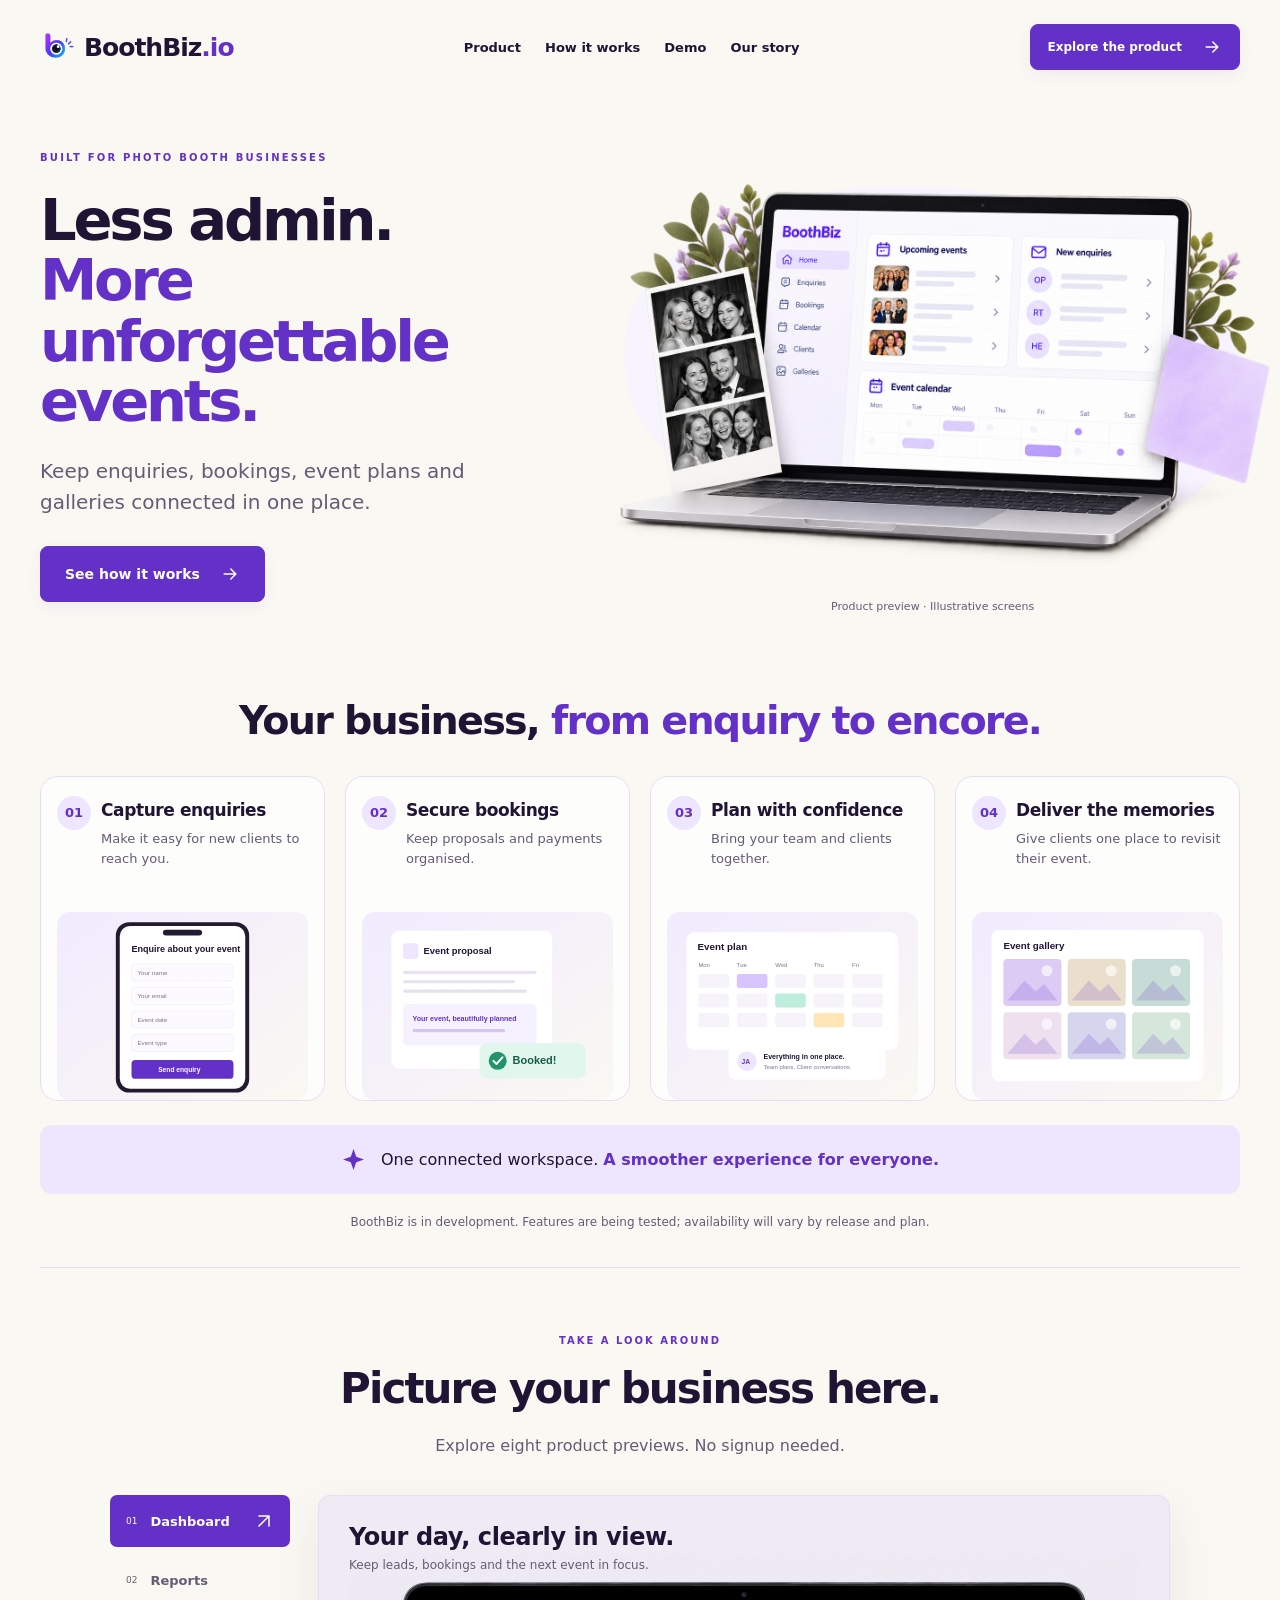
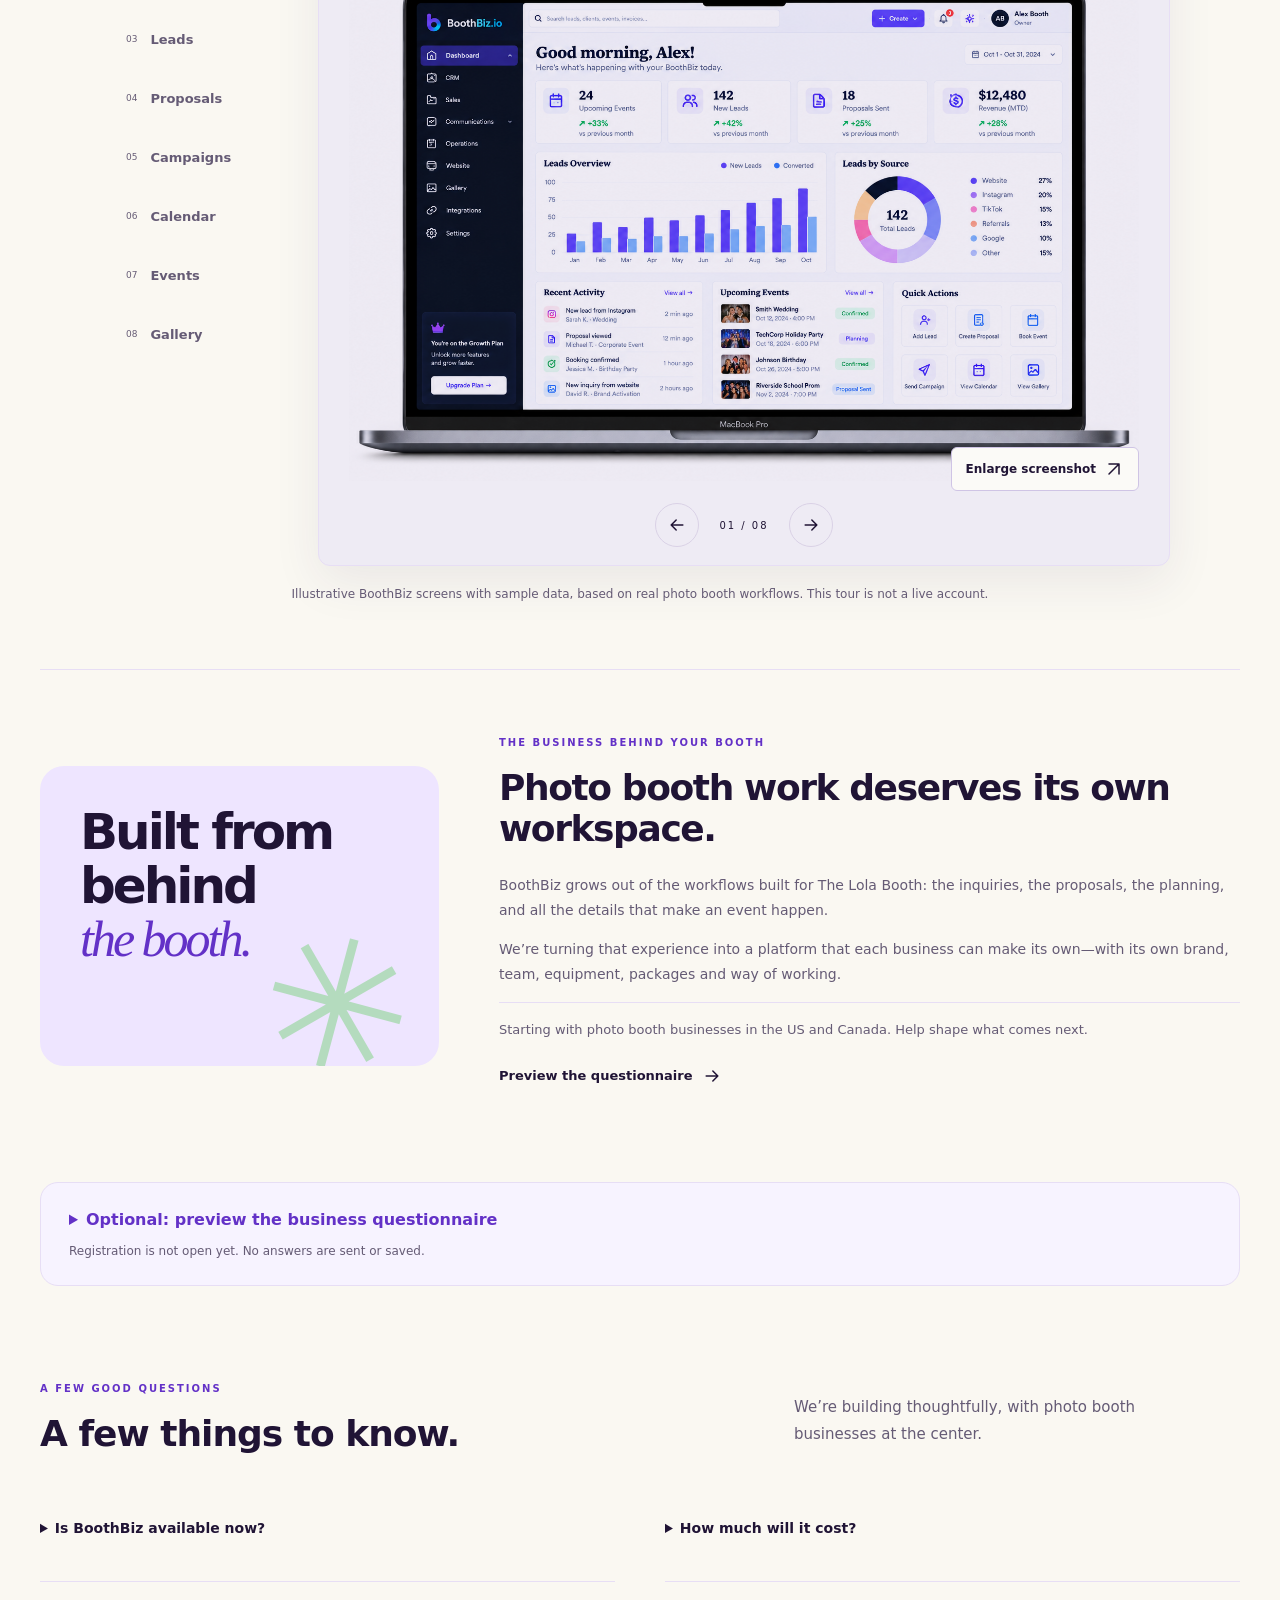
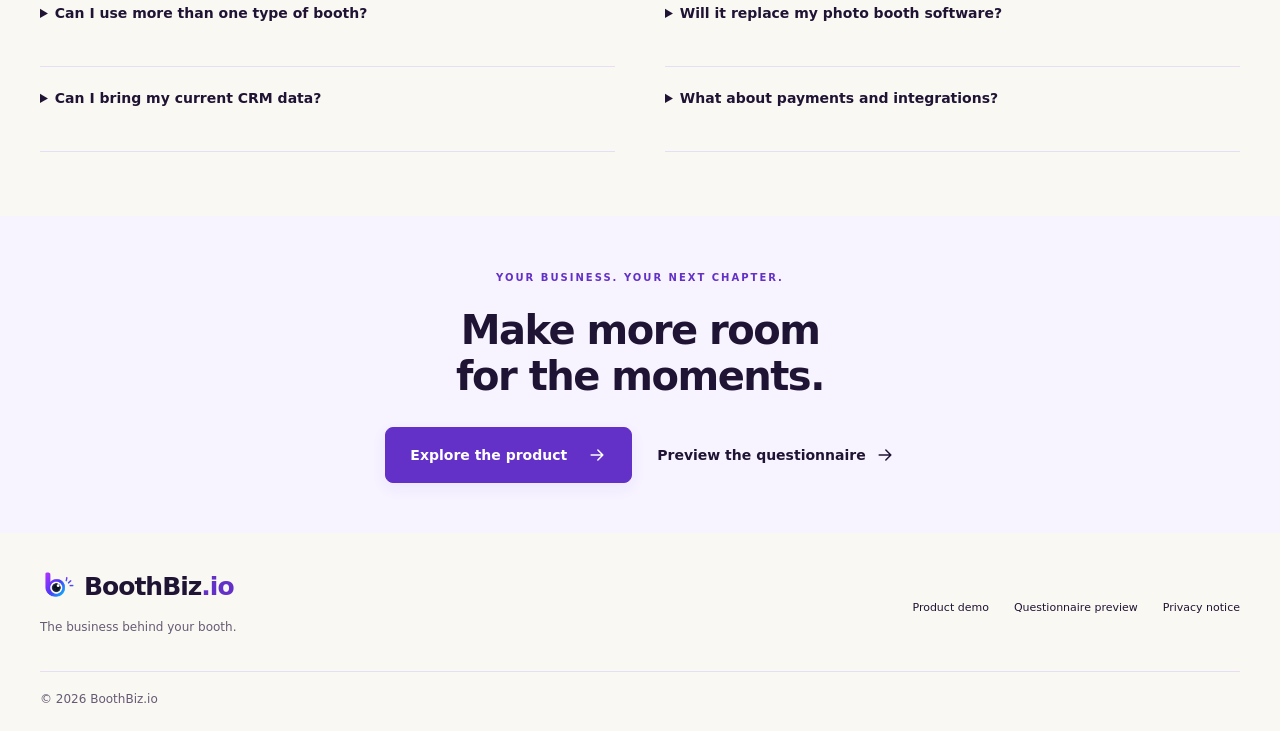
==== commit d2f36588: "Publish BoothBiz four-stage website with eight-screen product demo" ====
--- a/index.html
+++ b/index.html
@@ -1,15 +1,31 @@
-<!doctype html><html lang="en"><head><meta charset="utf-8"><meta name="viewport" content="width=device-width,initial-scale=1"><meta name="robots" content="index,follow"><link rel="canonical" href="https://www.boothbiz.io/"><meta property="og:type" content="website"><meta property="og:title" content="BoothBiz — The business behind your booth"><meta property="og:description" content="A thoughtful workspace for photo booth bookings, clients and event operations. Explore the product preview."><meta property="og:url" content="https://www.boothbiz.io/"><meta property="og:image" content="https://www.boothbiz.io/assets/preview-overview.png"><meta name="twitter:card" content="summary_large_image"><meta name="description" content="BoothBiz brings bookings, clients and event operations together for photo booth businesses. Explore the product tour and join the early-access waitlist."><meta name="theme-color" content="#6535f5"><title>BoothBiz — The business behind your booth</title><link rel="icon" href="assets/favicon.png"><link rel="stylesheet" href="styles.css"><script src="script.js" defer></script></head><body>
+<!doctype html><html lang="en"><head><meta charset="utf-8"><meta name="viewport" content="width=device-width,initial-scale=1"><link rel="canonical" href="https://www.boothbiz.io/"><meta property="og:type" content="website"><meta property="og:title" content="BoothBiz — The business behind your booth"><meta property="og:description" content="Explore BoothBiz, a business management platform being built for photo booth owners. Preview tools for bookings, clients, and event operations."><meta property="og:url" content="https://www.boothbiz.io/"><meta property="og:image" content="https://www.boothbiz.io/assets/preview-overview.png"><meta name="twitter:card" content="summary_large_image"><meta name="twitter:description" content="Explore BoothBiz, a business management platform being built for photo booth owners. Preview tools for bookings, clients, and event operations."><meta name="description" content="Explore BoothBiz, a business management platform being built for photo booth owners. Preview tools for bookings, clients, and event operations."><meta name="theme-color" content="#6535f5"><title>BoothBiz — The business behind your booth</title><link rel="icon" href="assets/favicon.png"><link rel="stylesheet" href="design-tokens.css"><link rel="stylesheet" href="styles.css"><link rel="stylesheet" href="concept.css"><script src="script.js" defer></script></head><body>
 <a class="skip" href="#main">Skip to content</a>
-<header><a class="brand" href="#"><img src="assets/logo.png" alt="">BoothBiz<span>.io</span></a><nav aria-label="Main navigation" id="nav"><a href="#product">The product</a><a href="#demo">Explore the demo</a><a href="#story">Our story</a><a href="#faq">FAQs</a></nav><a class="button small" href="#waitlist">Early access <span aria-hidden="true">↗</span></a><button class="menu" aria-controls="nav" aria-expanded="false" aria-label="Toggle navigation">☰</button></header>
-<main id="main"><section class="hero wrap"><div class="eyebrow"><span class="status-dot"></span> BUILT FOR PHOTO BOOTH BUSINESSES</div><h1>More unforgettable events.<br><em>Less busywork.</em></h1><p class="hero-copy">Your bookings, clients and event operations, together in one thoughtful workspace. Meet the business behind your booth.</p><div class="actions"><a class="button" href="#waitlist">Explore early access ↗</a><a class="text-link" href="#demo">Explore the product <span aria-hidden="true">→</span></a></div><div class="hero-visual"><div class="visual-top"><span>ONE WORKSPACE. YOUR WAY OF WORKING.</span><span class="preview-pill">Product preview</span></div><img src="assets/preview-overview.png" alt="Illustrative BoothBiz dashboard in a laptop showing leads, bookings and business activity" width="1200" height="800" fetchpriority="high"><div class="visual-bottom"><span>From the first inquiry to the final gallery.</span><span>Built around your business ↗</span></div></div><div class="audience"><span>FOR THE WAY YOU BOOTH</span><p>DSLR & mirrorless <b>·</b> iPad <b>·</b> 360 <b>·</b> Magazine booths <b>·</b> Audio guest books <b>·</b> And your next experience</p></div></section>
-<section class="section tint" id="product"><div class="wrap"><div class="section-intro"><div><div class="eyebrow">A LITTLE MORE ORDER. A LOT MORE POSSIBILITY.</div><h2>Your whole operation.<br>One place to bring it together.</h2></div><p>Whether you’re planning your first event or managing a growing fleet, BoothBiz is being built around the work photo booth owners do every day.</p></div><div class="feature-grid"><article><span class="number">01</span><h3>Win the booking</h3><p>Capture inquiries, manage your pipeline, and bring proposals, agreements and invoices into a connected workflow.</p></article><article><span class="number">02</span><h3>Make planning feel easy</h3><p>Give clients a place for event details, planning questions and creative approvals.</p></article><article><span class="number">03</span><h3>Know what goes where</h3><p>Coordinate your calendar, staff, equipment and run sheets around each event.</p></article><article><span class="number">04</span><h3>Stay in touch</h3><p>Build reusable messages, campaigns and follow-ups around the way your business works.</p></article><article><span class="number">05</span><h3>Showcase your business</h3><p>Bring your brand to a shareable Connect Page, client workspaces, your website, media and event galleries.</p></article><article><span class="number">06</span><h3>Understand your operation</h3><p>See the work ahead and the information you need to make your next decision.</p></article></div><p class="footnote">BoothBiz is in development. Features are being tested; availability will vary by release and plan.</p></div></section>
-<section class="section wrap" id="demo"><div class="center"><div class="eyebrow">TAKE A LOOK AROUND</div><h2>Picture your business here.</h2><p>Explore eight product previews. No signup needed.</p></div><div class="tour-layout"><div role="tablist" aria-label="Product preview screens" class="tour-tabs"><button id="tab-overview" role="tab" aria-controls="demo-panel" aria-selected="true" tabindex="0" data-screen="overview"><span>01</span>Dashboard<b aria-hidden="true">↗</b></button><button id="tab-analytics" role="tab" aria-controls="demo-panel" aria-selected="false" tabindex="-1" data-screen="analytics"><span>02</span>Reports<b aria-hidden="true">↗</b></button><button id="tab-leads" role="tab" aria-controls="demo-panel" aria-selected="false" tabindex="-1" data-screen="leads"><span>03</span>Leads<b aria-hidden="true">↗</b></button><button id="tab-proposals" role="tab" aria-controls="demo-panel" aria-selected="false" tabindex="-1" data-screen="proposals"><span>04</span>Proposals<b aria-hidden="true">↗</b></button><button id="tab-campaigns" role="tab" aria-controls="demo-panel" aria-selected="false" tabindex="-1" data-screen="campaigns"><span>05</span>Campaigns<b aria-hidden="true">↗</b></button><button id="tab-calendar" role="tab" aria-controls="demo-panel" aria-selected="false" tabindex="-1" data-screen="calendar"><span>06</span>Calendar<b aria-hidden="true">↗</b></button><button id="tab-events" role="tab" aria-controls="demo-panel" aria-selected="false" tabindex="-1" data-screen="events"><span>07</span>Events<b aria-hidden="true">↗</b></button><button id="tab-gallery" role="tab" aria-controls="demo-panel" aria-selected="false" tabindex="-1" data-screen="gallery"><span>08</span>Gallery<b aria-hidden="true">↗</b></button></div><div id="demo-panel" class="tour-panel" role="tabpanel" aria-labelledby="tab-overview"><div class="tour-caption" aria-live="polite"><h3 id="tour-title">Your day, clearly in view.</h3><p id="tour-copy">Keep leads, bookings and the next event in focus.</p></div><img id="tour-image" src="assets/preview-overview.png" alt="Illustrative BoothBiz Dashboard product screen" width="1200" height="800" loading="lazy"><div class="tour-controls"><button id="previous" aria-label="Previous demo screen">←</button><span id="tour-count">01 / 08</span><button id="next" aria-label="Next demo screen">→</button></div></div></div><p class="footnote center">Illustrative BoothBiz screens with sample data, based on real photo booth workflows. This tour is not a live account.</p></section>
-<section class="journey section"><div class="wrap"><div class="eyebrow">FROM “ARE YOU AVAILABLE?” TO “THAT WAS AMAZING.”</div><h2>A better flow for every booking.</h2><div class="journey-grid"><article><span>01 / BOOK</span><h3>Start with a clear yes.</h3><p>Organize the inquiry, build the proposal, agree on the details, and track the invoice.</p></article><article><span>02 / PREPARE</span><h3>Get everyone on the same page.</h3><p>Collect client details, review creative, and coordinate the people and equipment.</p></article><article><span>03 / DELIVER</span><h3>Show up ready. Finish beautifully.</h3><p>Keep event plans close, share galleries, and keep the client relationship going.</p></article></div></div></section>
-<section class="section wrap story" id="story"><div class="story-mark" aria-hidden="true">Built from<br>behind<br><em>the booth.</em><span>✳</span></div><div><div class="eyebrow">THE BUSINESS BEHIND YOUR BOOTH</div><h2>Photo booth work deserves its own workspace.</h2><p>BoothBiz grows out of the workflows built for The Lola Booth: the inquiries, the proposals, the planning, and all the details that make an event happen.</p><p>We’re turning that experience into a platform that each business can make its own—with its own brand, team, equipment, packages and way of working.</p><p class="story-note">Starting with photo booth businesses in the US and Canada. Help shape what comes next.</p><a class="text-link" href="#waitlist">Tell us about your business →</a></div></section>
-<section class="section tint" id="waitlist"><div class="wrap waitlist-grid"><div class="waitlist-intro"><div class="eyebrow">LET’S BUILD WHAT YOU NEED</div><h2>Your next chapter<br>starts here.</h2><p>Early-access registration is opening soon. Preview the business questionnaire below to see what we’re building around. Applications are not being accepted yet; please do not enter personal information.</p><ul class="plain-list"><li><span>✓</span> No payment or account required</li><li><span>✓</span> Preview the equipment and software questions</li><li><span>✓</span> No answers are sent or saved in this preview</li></ul><div class="next-card"><strong>What happens next?</strong><p>When registration opens, businesses will be able to apply for early access. We’ll share confirmed availability here. No launch date or invitation is guaranteed.</p></div><p class="footnote">Plans and launch pricing will be shared when confirmed.</p></div><div class="form-shell"><form id="waitlist-form" novalidate><p id="save-availability" class="hint" role="status">Questionnaire preview only. Registration is not open yet. No answers are sent or saved.</p><div class="form-header"><span id="step-label">01 / 04</span><span id="step-name">Your business</span></div><div class="progress" aria-hidden="true"><span></span></div><div id="form-error" role="alert" hidden></div>
-<fieldset class="step" data-step="0"><legend>First, an introduction.</legend><p class="field-intro">Let’s get to know the business behind the booth.</p><div class="two"><label>Your name<input name="name" disabled autocomplete="name" required maxlength="100"></label><label>Business email<input name="email" disabled autocomplete="email" type="email" required maxlength="254"></label></div><label>Business name<input name="business_name" disabled autocomplete="organization" required maxlength="150"></label><div class="two"><label>Country<select name="country" required><option value="">Select country</option><option value="US">United States</option><option value="CA">Canada</option><option value="OTHER">Other</option></select></label><label>City / region<input name="location" disabled autocomplete="address-level2" required maxlength="150"></label></div><label>Website or social profile <span class="optional">Optional</span><input name="website" disabled placeholder="Your website or @handle" maxlength="300"></label><label>How long have you been in business?<select name="business_age" required><option value="">Select an answer</option><option>Planning to launch</option><option>Less than 1 year</option><option>1–2 years</option><option>3–5 years</option><option>6–10 years</option><option>More than 10 years</option></select></label></fieldset>
-<fieldset class="step" data-step="1" hidden><legend>Tell us about your setup.</legend><p class="field-intro">Choose all that apply. Quantities are optional; leave them blank if you’re still planning.</p><div class="question"><h3>What equipment or experiences do you offer?</h3><div class="choices"><div class="choice-row"><label class="choice" for="equipment-0"><input id="equipment-0" type="checkbox" name="equipment" value="DSLR / mirrorless photo booth"><span>DSLR / mirrorless photo booth</span></label><label class="quantity" hidden data-for="equipment-0">Units<input aria-label="Number of DSLR / mirrorless photo booth units" type="number" name="quantity_0" min="0" max="10000" inputmode="numeric"></label></div><div class="choice-row"><label class="choice" for="equipment-1"><input id="equipment-1" type="checkbox" name="equipment" value="iPad / tablet photo booth"><span>iPad / tablet photo booth</span></label><label class="quantity" hidden data-for="equipment-1">Units<input aria-label="Number of iPad / tablet photo booth units" type="number" name="quantity_1" min="0" max="10000" inputmode="numeric"></label></div><div class="choice-row"><label class="choice" for="equipment-2"><input id="equipment-2" type="checkbox" name="equipment" value="360 video booth"><span>360 video booth</span></label><label class="quantity" hidden data-for="equipment-2">Units<input aria-label="Number of 360 video booth units" type="number" name="quantity_2" min="0" max="10000" inputmode="numeric"></label></div><div class="choice-row"><label class="choice" for="equipment-3"><input id="equipment-3" type="checkbox" name="equipment" value="Mirror booth"><span>Mirror booth</span></label><label class="quantity" hidden data-for="equipment-3">Units<input aria-label="Number of Mirror booth units" type="number" name="quantity_3" min="0" max="10000" inputmode="numeric"></label></div><div class="choice-row"><label class="choice" for="equipment-4"><input id="equipment-4" type="checkbox" name="equipment" value="Magazine booth"><span>Magazine booth</span></label><label class="quantity" hidden data-for="equipment-4">Units<input aria-label="Number of Magazine booth units" type="number" name="quantity_4" min="0" max="10000" inputmode="numeric"></label></div><div class="choice-row"><label class="choice" for="equipment-5"><input id="equipment-5" type="checkbox" name="equipment" value="Enclosed photo booth"><span>Enclosed photo booth</span></label><label class="quantity" hidden data-for="equipment-5">Units<input aria-label="Number of Enclosed photo booth units" type="number" name="quantity_5" min="0" max="10000" inputmode="numeric"></label></div><div class="choice-row"><label class="choice" for="equipment-6"><input id="equipment-6" type="checkbox" name="equipment" value="Roaming photo booth"><span>Roaming photo booth</span></label><label class="quantity" hidden data-for="equipment-6">Units<input aria-label="Number of Roaming photo booth units" type="number" name="quantity_6" min="0" max="10000" inputmode="numeric"></label></div><div class="choice-row"><label class="choice" for="equipment-7"><input id="equipment-7" type="checkbox" name="equipment" value="Audio guest book"><span>Audio guest book</span></label><label class="quantity" hidden data-for="equipment-7">Units<input aria-label="Number of Audio guest book units" type="number" name="quantity_7" min="0" max="10000" inputmode="numeric"></label></div><div class="choice-row"><label class="choice" for="equipment-8"><input id="equipment-8" type="checkbox" name="equipment" value="Other"><span>Other</span></label></div></div><label class="other" hidden id="equipment-other-wrap">Tell us what else you use<input name="equipment_other" maxlength="300" placeholder="Please specify"></label></div><div class="question"><h3>Which photo booth or capture software do you use?</h3><p class="hint">Select every tool you use across your equipment.</p><div class="choices"><div class="choice-row"><label class="choice" for="software-0"><input id="software-0" type="checkbox" name="software" value="Fiesta"><span>Fiesta</span></label></div><div class="choice-row"><label class="choice" for="software-1"><input id="software-1" type="checkbox" name="software" value="LumaBooth / dslrBooth"><span>LumaBooth / dslrBooth</span></label></div><div class="choice-row"><label class="choice" for="software-2"><input id="software-2" type="checkbox" name="software" value="Snappic"><span>Snappic</span></label></div><div class="choice-row"><label class="choice" for="software-3"><input id="software-3" type="checkbox" name="software" value="Touchpix"><span>Touchpix</span></label></div><div class="choice-row"><label class="choice" for="software-4"><input id="software-4" type="checkbox" name="software" value="Darkroom Booth"><span>Darkroom Booth</span></label></div><div class="choice-row"><label class="choice" for="software-5"><input id="software-5" type="checkbox" name="software" value="Breeze"><span>Breeze</span></label></div><div class="choice-row"><label class="choice" for="software-6"><input id="software-6" type="checkbox" name="software" value="Curator"><span>Curator</span></label></div><div class="choice-row"><label class="choice" for="software-7"><input id="software-7" type="checkbox" name="software" value="Other"><span>Other</span></label></div><div class="choice-row"><label class="choice" for="software-8"><input id="software-8" type="checkbox" name="software" value="None yet / still exploring"><span>None yet / still exploring</span></label></div></div><label class="other" hidden id="software-other-wrap">Tell us what else you use<input name="software_other" maxlength="300" placeholder="Please specify"></label></div><div class="two"><label>Typical events per month <span class="optional">Optional</span><select name="event_volume"><option value="">Select an answer</option><option>Not operating yet</option><option>1–4</option><option>5–10</option><option>11–20</option><option>21–40</option><option>41+</option><option>Varies seasonally</option></select></label><label>Team size, including you <span class="optional">Optional</span><select name="team_size"><option value="">Select an answer</option><option>Just me</option><option>2–5</option><option>6–10</option><option>11–20</option><option>21+</option></select></label></div></fieldset>
-<fieldset class="step" data-step="2" hidden><legend>How do you run things today?</legend><p class="field-intro">Your capture software and your office tools do different jobs. Tell us about both.</p><div class="question"><h3>Which CRM or administrative tools do you use?</h3><p class="hint">Select all that apply, including manual methods.</p><div class="choices"><div class="choice-row"><label class="choice" for="crm-0"><input id="crm-0" type="checkbox" name="crm" value="HoneyBook"><span>HoneyBook</span></label></div><div class="choice-row"><label class="choice" for="crm-1"><input id="crm-1" type="checkbox" name="crm" value="Dubsado"><span>Dubsado</span></label></div><div class="choice-row"><label class="choice" for="crm-2"><input id="crm-2" type="checkbox" name="crm" value="17hats"><span>17hats</span></label></div><div class="choice-row"><label class="choice" for="crm-3"><input id="crm-3" type="checkbox" name="crm" value="BoothBook"><span>BoothBook</span></label></div><div class="choice-row"><label class="choice" for="crm-4"><input id="crm-4" type="checkbox" name="crm" value="Check Cherry"><span>Check Cherry</span></label></div><div class="choice-row"><label class="choice" for="crm-5"><input id="crm-5" type="checkbox" name="crm" value="Releventful"><span>Releventful</span></label></div><div class="choice-row"><label class="choice" for="crm-6"><input id="crm-6" type="checkbox" name="crm" value="Spreadsheets"><span>Spreadsheets</span></label></div><div class="choice-row"><label class="choice" for="crm-7"><input id="crm-7" type="checkbox" name="crm" value="Email / calendar"><span>Email / calendar</span></label></div><div class="choice-row"><label class="choice" for="crm-8"><input id="crm-8" type="checkbox" name="crm" value="Paper / notes"><span>Paper / notes</span></label></div><div class="choice-row"><label class="choice" for="crm-9"><input id="crm-9" type="checkbox" name="crm" value="Other"><span>Other</span></label></div><div class="choice-row"><label class="choice" for="crm-10"><input id="crm-10" type="checkbox" name="crm" value="None yet"><span>None yet</span></label></div></div><label class="other" hidden id="crm-other-wrap">Tell us what else you use<input name="crm_other" maxlength="300" placeholder="Please specify"></label></div><div class="question"><h3>Which processes do you handle manually?</h3><div class="choices"><div class="choice-row"><label class="choice" for="manual-0"><input id="manual-0" type="checkbox" name="manual" value="Lead follow-ups"><span>Lead follow-ups</span></label></div><div class="choice-row"><label class="choice" for="manual-1"><input id="manual-1" type="checkbox" name="manual" value="Proposals and agreements"><span>Proposals and agreements</span></label></div><div class="choice-row"><label class="choice" for="manual-2"><input id="manual-2" type="checkbox" name="manual" value="Invoices and payment tracking"><span>Invoices and payment tracking</span></label></div><div class="choice-row"><label class="choice" for="manual-3"><input id="manual-3" type="checkbox" name="manual" value="Scheduling"><span>Scheduling</span></label></div><div class="choice-row"><label class="choice" for="manual-4"><input id="manual-4" type="checkbox" name="manual" value="Staff and equipment allocation"><span>Staff and equipment allocation</span></label></div><div class="choice-row"><label class="choice" for="manual-5"><input id="manual-5" type="checkbox" name="manual" value="Event planning"><span>Event planning</span></label></div><div class="choice-row"><label class="choice" for="manual-6"><input id="manual-6" type="checkbox" name="manual" value="Creative approvals"><span>Creative approvals</span></label></div><div class="choice-row"><label class="choice" for="manual-7"><input id="manual-7" type="checkbox" name="manual" value="Gallery delivery"><span>Gallery delivery</span></label></div><div class="choice-row"><label class="choice" for="manual-8"><input id="manual-8" type="checkbox" name="manual" value="Marketing"><span>Marketing</span></label></div><div class="choice-row"><label class="choice" for="manual-9"><input id="manual-9" type="checkbox" name="manual" value="Reporting"><span>Reporting</span></label></div></div></div><label>What are your biggest administrative challenges? <span class="optional">Optional</span><textarea name="challenges" disabled maxlength="2000" rows="3" placeholder="What takes too much time, gets missed, or makes growth difficult?"></textarea></label><label>Which workflows would you most like BoothBiz to help with? <span class="optional">Optional</span><textarea name="priorities" disabled maxlength="1000" rows="2" placeholder="Your top three priorities"></textarea></label></fieldset>
-<fieldset class="step" data-step="3" hidden><legend>Help shape what’s next.</legend><p class="field-intro">Spending and time questions are optional. Estimates are welcome.</p><div class="two"><label>Currency<select name="currency"><option>USD</option><option>CAD</option></select></label><label>Monthly software spending<select name="current_spend"><option value="">Prefer not to answer</option><option>$0 — free tools / manual</option><option>$1–$49</option><option>$50–$99</option><option>$100–$199</option><option>$200–$399</option><option>$400+</option><option>Not sure</option></select></label></div><p class="hint">For CRM, scheduling, contracts, invoicing and marketing software. Exclude payment fees, ads, equipment and wages.</p><label>Hours your team spends on admin each week<select name="admin_hours"><option value="">Prefer not to answer</option><option>Under 5</option><option>5–10</option><option>11–20</option><option>21–40</option><option>Over 40</option><option>Not sure</option></select></label><label>Monthly budget you would consider for BoothBiz<select name="budget"><option value="">Prefer not to answer</option><option>Under $50</option><option>$50–$99</option><option>$100–$199</option><option>$200+</option><option>I need to try it first</option><option>Not sure</option></select></label><p class="hint">This is research, not a price offer or commitment.</p><label>When might you consider a new system?<select name="switch_timing"><option value="">Select an answer (optional)</option><option>As soon as it fits my needs</option><option>Within 3 months</option><option>Within 6 months</option><option>Later / just exploring</option></select></label><label class="check-line"><input name="research_consent" type="checkbox">I’m open to a product feedback conversation or demo invitation. <span class="optional">Optional</span></label><label class="check-line"><input name="consent" type="checkbox" required>I agree that BoothBiz may store these answers and contact me about my waitlist application and early access when registration opens. <a href="privacy.html" target="_blank" rel="noopener">How we use your information</a></label><label class="check-line"><input name="updates_consent" type="checkbox">Send me occasional product and launch updates. <span class="optional">Optional</span></label><div class="trap" aria-hidden="true"><label>Leave this blank<input name="company_url" tabindex="-1" autocomplete="off"></label></div><p class="hint">Registration is not open yet. This questionnaire is a preview; please do not enter personal information.</p></fieldset><div class="form-actions"><button type="button" id="back" class="back" hidden>← Back</button><button type="button" id="continue" class="button">Preview next step →</button><button type="submit" id="submit" class="button" hidden disabled>Applications open soon</button></div><p class="footnote">No password, payment details, or equipment serial numbers needed.</p></form><div id="success" hidden role="status" tabindex="-1"><span class="success-mark">✓</span><div class="eyebrow">APPLICATION SAVED</div><h3>You’re on the list.</h3><p>Thank you for telling us about your business. Your application has been saved for review.</p><p>No account has been created and no email has been sent.</p><a class="text-link" href="#demo">Take another look around →</a></div></div></div></section>
-<section class="section wrap" id="faq"><div class="section-intro"><div><div class="eyebrow">A FEW GOOD QUESTIONS</div><h2>Before you join.</h2></div><p>We’re building thoughtfully, with photo booth businesses at the center.</p></div><div class="faq-grid"><details><summary>Is BoothBiz available now?</summary><p>BoothBiz is in development. Early-access registration is not open yet. The product tour and questionnaire are previews; neither creates a business account.</p></details><details><summary>How much will it cost?</summary><p>Subscription plans and launch pricing are being developed. We’ll share confirmed details before you’re asked to pay. There is no payment or purchase in this preview.</p></details><details><summary>Can I use more than one type of booth?</summary><p>BoothBiz is being designed for businesses with different experiences and equipment. Tell us about your setup so we can understand your needs.</p></details><details><summary>Will it replace my photo booth software?</summary><p>BoothBiz focuses on managing the business around your events. Your photo booth capture software is a separate tool. Planned integrations will be announced as they become available.</p></details><details><summary>Can I bring my current CRM data?</summary><p>Tell us which CRM you use and what you need to move. Migration tools and support are being planned; no automatic import is promised at this stage.</p></details><details><summary>What about payments and integrations?</summary><p>Provider integrations are planned and currently deferred. The demo uses sample data and does not take payments or send campaigns.</p></details></div></section>
-<section class="closing"><div class="wrap"><span class="eyebrow">YOUR BUSINESS. YOUR NEXT CHAPTER.</span><h2>Make more room<br>for the moments.</h2><a class="button light" href="#waitlist">Explore early access ↗</a></div></section></main><footer class="wrap"><div><a class="brand" href="#"><img src="assets/logo.png" alt="">BoothBiz<span>.io</span></a><p>The business behind your booth.</p></div><div><a href="#demo">Product demo</a><a href="#waitlist">Early access</a><a href="privacy.html">Privacy notice</a></div><p class="copyright">© <span id="year"></span> BoothBiz.io</p></footer></body></html>+<header><a class="brand" href="#"><img src="assets/logo.png" alt="">BoothBiz<span>.io</span></a><nav aria-label="Main navigation" id="nav"><a href="#product">Product</a><a href="#how-it-works">How it works</a><a href="#demo">Demo</a><a href="#our-story">Our story</a></nav><a class="button small" href="#product">Explore the product <span aria-hidden="true"><svg class="arrow-icon" aria-hidden="true" focusable="false" viewBox="0 0 24 24"><path d="M5 12h14m-6-6 6 6-6 6"/></svg></span></a><button class="menu" aria-controls="nav" aria-expanded="false" aria-label="Open navigation"><svg class="menu-icon" aria-hidden="true" focusable="false" viewBox="0 0 24 24"><path d="M4 6h16M4 12h16M4 18h16"/></svg></button></header>
+<main id="main">
+<section class="concept-hero wrap" id="product" aria-labelledby="hero-heading">
+ <div class="concept-copy"><p class="eyebrow">BUILT FOR PHOTO BOOTH BUSINESSES</p>
+ <h1 id="hero-heading">Less admin.<br> <em>More unforgettable events.</em></h1>
+ <p class="concept-lead">Keep enquiries, bookings, event plans and galleries connected in one place.</p>
+ <a class="button" href="#how-it-works">See how it works <svg class="arrow-icon" aria-hidden="true" focusable="false" viewBox="0 0 24 24"><path d="M5 12h14m-6-6 6 6-6 6"/></svg></a>
+ </div>
+ <figure class="concept-art"><img src="assets/concept/hero-laptop.png" width="1536" height="1024" fetchpriority="high" alt="Illustrative BoothBiz dashboard on a laptop with a photo-booth strip."><figcaption>Product preview · Illustrative screens</figcaption></figure>
+</section>
+<section class="concept-workflow wrap" id="how-it-works" aria-labelledby="workflow-heading">
+ <h2 id="workflow-heading">Your business, <em>from enquiry to encore.</em></h2>
+ <div class="workflow-cards"><article class="workflow-card"><div class="workflow-title"><span aria-hidden="true">01</span><div><h3>Capture enquiries</h3><p>Make it easy for new clients to reach you.</p></div></div><img src="assets/concept/01-capture-enquiries.svg" width="640" height="480" alt="" aria-hidden="true" loading="lazy"></article>
+<article class="workflow-card"><div class="workflow-title"><span aria-hidden="true">02</span><div><h3>Secure bookings</h3><p>Keep proposals and payments organised.</p></div></div><img src="assets/concept/02-secure-bookings.svg" width="640" height="480" alt="" aria-hidden="true" loading="lazy"></article>
+<article class="workflow-card"><div class="workflow-title"><span aria-hidden="true">03</span><div><h3>Plan with confidence</h3><p>Bring your team and clients together.</p></div></div><img src="assets/concept/03-plan-with-confidence.svg" width="640" height="480" alt="" aria-hidden="true" loading="lazy"></article>
+<article class="workflow-card"><div class="workflow-title"><span aria-hidden="true">04</span><div><h3>Deliver the memories</h3><p>Give clients one place to revisit their event.</p></div></div><img src="assets/concept/04-deliver-memories.svg" width="640" height="480" alt="" aria-hidden="true" loading="lazy"></article></div>
+ <p class="benefit-strip"><svg viewBox="0 0 24 24" aria-hidden="true" focusable="false"><path d="m12 2 2.6 7.4L22 12l-7.4 2.6L12 22l-2.6-7.4L2 12l7.4-2.6Z"/></svg><span>One connected workspace. <strong>A smoother experience for everyone.</strong></span></p>
+ <p class="footnote center">BoothBiz is in development. Features are being tested; availability will vary by release and plan.</p>
+</section>
+<section class="section wrap" id="demo"><div class="center"><div class="eyebrow">TAKE A LOOK AROUND</div><h2>Picture your business here.</h2><p>Explore eight product previews. No signup needed.</p></div><div class="tour-layout"><div role="tablist" aria-label="Product preview screens" class="tour-tabs"><button id="tab-overview" role="tab" aria-controls="demo-panel" aria-selected="true" tabindex="0" data-screen="overview"><span>01</span>Dashboard<b aria-hidden="true"><svg class="arrow-icon" aria-hidden="true" focusable="false" viewBox="0 0 24 24"><path d="M6 18 18 6M6 6h12v12"/></svg></b></button><button id="tab-analytics" role="tab" aria-controls="demo-panel" aria-selected="false" tabindex="-1" data-screen="analytics"><span>02</span>Reports<b aria-hidden="true"><svg class="arrow-icon" aria-hidden="true" focusable="false" viewBox="0 0 24 24"><path d="M6 18 18 6M6 6h12v12"/></svg></b></button><button id="tab-leads" role="tab" aria-controls="demo-panel" aria-selected="false" tabindex="-1" data-screen="leads"><span>03</span>Leads<b aria-hidden="true"><svg class="arrow-icon" aria-hidden="true" focusable="false" viewBox="0 0 24 24"><path d="M6 18 18 6M6 6h12v12"/></svg></b></button><button id="tab-proposals" role="tab" aria-controls="demo-panel" aria-selected="false" tabindex="-1" data-screen="proposals"><span>04</span>Proposals<b aria-hidden="true"><svg class="arrow-icon" aria-hidden="true" focusable="false" viewBox="0 0 24 24"><path d="M6 18 18 6M6 6h12v12"/></svg></b></button><button id="tab-campaigns" role="tab" aria-controls="demo-panel" aria-selected="false" tabindex="-1" data-screen="campaigns"><span>05</span>Campaigns<b aria-hidden="true"><svg class="arrow-icon" aria-hidden="true" focusable="false" viewBox="0 0 24 24"><path d="M6 18 18 6M6 6h12v12"/></svg></b></button><button id="tab-calendar" role="tab" aria-controls="demo-panel" aria-selected="false" tabindex="-1" data-screen="calendar"><span>06</span>Calendar<b aria-hidden="true"><svg class="arrow-icon" aria-hidden="true" focusable="false" viewBox="0 0 24 24"><path d="M6 18 18 6M6 6h12v12"/></svg></b></button><button id="tab-events" role="tab" aria-controls="demo-panel" aria-selected="false" tabindex="-1" data-screen="events"><span>07</span>Events<b aria-hidden="true"><svg class="arrow-icon" aria-hidden="true" focusable="false" viewBox="0 0 24 24"><path d="M6 18 18 6M6 6h12v12"/></svg></b></button><button id="tab-gallery" role="tab" aria-controls="demo-panel" aria-selected="false" tabindex="-1" data-screen="gallery"><span>08</span>Gallery<b aria-hidden="true"><svg class="arrow-icon" aria-hidden="true" focusable="false" viewBox="0 0 24 24"><path d="M6 18 18 6M6 6h12v12"/></svg></b></button></div><div id="demo-panel" class="tour-panel" role="tabpanel" aria-labelledby="tab-overview"><div class="tour-caption" aria-live="polite"><h3 id="tour-title">Your day, clearly in view.</h3><p id="tour-copy">Keep leads, bookings and the next event in focus.</p></div><img id="tour-image" src="assets/preview-overview.png" alt="Illustrative BoothBiz Dashboard product screen" width="1200" height="800" loading="lazy"><div class="demo-actions"><button id="enlarge-screen" type="button" class="enlarge-button" aria-haspopup="dialog">Enlarge screenshot <span aria-hidden="true"><svg class="arrow-icon" aria-hidden="true" focusable="false" viewBox="0 0 24 24"><path d="M6 18 18 6M6 6h12v12"/></svg></span></button></div><div class="tour-controls"><button id="previous" aria-label="Previous demo screen"><svg class="arrow-icon" aria-hidden="true" focusable="false" viewBox="0 0 24 24"><path d="M19 12H5m6-6-6 6 6 6"/></svg></button><span id="tour-count">01 / 08</span><button id="next" aria-label="Next demo screen"><svg class="arrow-icon" aria-hidden="true" focusable="false" viewBox="0 0 24 24"><path d="M5 12h14m-6-6 6 6-6 6"/></svg></button></div></div></div><p class="footnote center">Illustrative BoothBiz screens with sample data, based on real photo booth workflows. This tour is not a live account.</p></section>
+<section class="section wrap story" id="our-story"><div class="story-mark" aria-hidden="true">Built from<br>behind<br> <em>the booth.</em><span>✳</span></div><div><div class="eyebrow">THE BUSINESS BEHIND YOUR BOOTH</div><h2>Photo booth work deserves its own workspace.</h2><p>BoothBiz grows out of the workflows built for The Lola Booth: the inquiries, the proposals, the planning, and all the details that make an event happen.</p><p>We’re turning that experience into a platform that each business can make its own—with its own brand, team, equipment, packages and way of working.</p><p class="story-note">Starting with photo booth businesses in the US and Canada. Help shape what comes next.</p><a class="text-link" href="#waitlist">Preview the questionnaire <svg class="arrow-icon" aria-hidden="true" focusable="false" viewBox="0 0 24 24"><path d="M5 12h14m-6-6 6 6-6 6"/></svg></a></div></section>
+<details class="questionnaire-disclosure wrap" id="waitlist"><summary>Optional: preview the business questionnaire<span>Registration is not open yet. No answers are sent or saved.</span></summary><section class="section tint" id="questionnaire-content" aria-label="Business questionnaire preview"><div class="wrap waitlist-grid"><div class="waitlist-intro"><div class="eyebrow">BUSINESS QUESTIONNAIRE · PREVIEW ONLY</div><h2>Your next chapter<br>starts here.</h2><p>Registration is not open yet. No answers are sent or saved. This optional questionnaire preview shows the business needs we’re designing around. Please do not enter personal information.</p><ul class="plain-list"><li><span>✓</span> No payment or account required</li><li><span>✓</span> Preview the equipment and software questions</li><li><span>✓</span> No answers are sent or saved in this preview</li></ul><div class="next-card"><strong>What happens next?</strong><p>When registration opens, you’ll be able to join with your email first, then optionally tell us about your business. We’ll share confirmed availability here; no launch date or invitation is guaranteed.</p></div><p class="footnote">Plans and launch pricing will be shared when confirmed.</p></div><div class="form-shell"><form id="waitlist-form" novalidate><p id="save-availability" class="hint" role="status">Questionnaire preview only. Registration is not open yet. No answers are sent or saved.</p><div class="form-header"><span id="step-label">01 / 04</span><span id="step-name">Your business</span></div><div class="progress" aria-hidden="true"><span></span></div><div id="form-error" role="alert" hidden></div><nav class="questionnaire-steps" aria-label="Questionnaire preview steps"><button type="button" data-preview-step="0" aria-current="step"><span>01</span> Business</button><button type="button" data-preview-step="1"><span>02</span> Equipment</button><button type="button" data-preview-step="2"><span>03</span> Workflow</button><button type="button" data-preview-step="3"><span>04</span> Looking ahead</button></nav><p class="preview-navigation-note">Explore freely: no answers are required.</p>
+<fieldset class="step" data-step="0"><legend>First, an introduction.</legend><p class="field-intro">Preview the questions we plan to ask. No answers are needed to explore any step.</p><div class="two"><label>Your name<input name="name" disabled autocomplete="name" maxlength="100"></label><label>Business email<input name="email" disabled autocomplete="email" type="email" maxlength="254"></label></div><label>Business name<input name="business_name" disabled autocomplete="organization" maxlength="150"></label><div class="two"><label>Country<select name="country"><option value="">Select country</option><option value="US">United States</option><option value="CA">Canada</option><option value="OTHER">Other</option></select></label><label>City / region<input name="location" disabled autocomplete="address-level2" maxlength="150"></label></div><label>Website or social profile <span class="optional">Optional</span><input name="website" disabled placeholder="Your website or @handle" maxlength="300"></label><label>How long have you been in business?<select name="business_age"><option value="">Select an answer</option><option>Planning to launch</option><option>Less than 1 year</option><option>1–2 years</option><option>3–5 years</option><option>6–10 years</option><option>More than 10 years</option></select></label></fieldset>
+<fieldset class="step" data-step="1" hidden><legend>Tell us about your setup.</legend><p class="field-intro">Try the equipment and software selections, or move on without answering. Nothing is sent or saved.</p><div class="question"><h3>What equipment or experiences do you offer?</h3><div class="choices"><div class="choice-row"><label class="choice" for="equipment-0"><input id="equipment-0" type="checkbox" name="equipment" value="DSLR / mirrorless photo booth"><span>DSLR / mirrorless photo booth</span></label><label class="quantity" hidden data-for="equipment-0">Units<input aria-label="Number of DSLR / mirrorless photo booth units" type="number" name="quantity_0" min="0" max="10000" inputmode="numeric"></label></div><div class="choice-row"><label class="choice" for="equipment-1"><input id="equipment-1" type="checkbox" name="equipment" value="iPad / tablet photo booth"><span>iPad / tablet photo booth</span></label><label class="quantity" hidden data-for="equipment-1">Units<input aria-label="Number of iPad / tablet photo booth units" type="number" name="quantity_1" min="0" max="10000" inputmode="numeric"></label></div><div class="choice-row"><label class="choice" for="equipment-2"><input id="equipment-2" type="checkbox" name="equipment" value="360 video booth"><span>360 video booth</span></label><label class="quantity" hidden data-for="equipment-2">Units<input aria-label="Number of 360 video booth units" type="number" name="quantity_2" min="0" max="10000" inputmode="numeric"></label></div><div class="choice-row"><label class="choice" for="equipment-3"><input id="equipment-3" type="checkbox" name="equipment" value="Mirror booth"><span>Mirror booth</span></label><label class="quantity" hidden data-for="equipment-3">Units<input aria-label="Number of Mirror booth units" type="number" name="quantity_3" min="0" max="10000" inputmode="numeric"></label></div><div class="choice-row"><label class="choice" for="equipment-4"><input id="equipment-4" type="checkbox" name="equipment" value="Magazine booth"><span>Magazine booth</span></label><label class="quantity" hidden data-for="equipment-4">Units<input aria-label="Number of Magazine booth units" type="number" name="quantity_4" min="0" max="10000" inputmode="numeric"></label></div><div class="choice-row"><label class="choice" for="equipment-5"><input id="equipment-5" type="checkbox" name="equipment" value="Enclosed photo booth"><span>Enclosed photo booth</span></label><label class="quantity" hidden data-for="equipment-5">Units<input aria-label="Number of Enclosed photo booth units" type="number" name="quantity_5" min="0" max="10000" inputmode="numeric"></label></div><div class="choice-row"><label class="choice" for="equipment-6"><input id="equipment-6" type="checkbox" name="equipment" value="Roaming photo booth"><span>Roaming photo booth</span></label><label class="quantity" hidden data-for="equipment-6">Units<input aria-label="Number of Roaming photo booth units" type="number" name="quantity_6" min="0" max="10000" inputmode="numeric"></label></div><div class="choice-row"><label class="choice" for="equipment-7"><input id="equipment-7" type="checkbox" name="equipment" value="Audio guest book"><span>Audio guest book</span></label><label class="quantity" hidden data-for="equipment-7">Units<input aria-label="Number of Audio guest book units" type="number" name="quantity_7" min="0" max="10000" inputmode="numeric"></label></div><div class="choice-row"><label class="choice" for="equipment-8"><input id="equipment-8" type="checkbox" name="equipment" value="Other"><span>Other</span></label></div></div><label class="other" hidden id="equipment-other-wrap">Tell us what else you use<input name="equipment_other" maxlength="300" placeholder="Please specify" disabled></label></div><div class="question"><h3>Which photo booth or capture software do you use?</h3><p class="hint">Select every tool you use across your equipment.</p><div class="choices"><div class="choice-row"><label class="choice" for="software-0"><input id="software-0" type="checkbox" name="software" value="Fiesta"><span>Fiesta</span></label></div><div class="choice-row"><label class="choice" for="software-1"><input id="software-1" type="checkbox" name="software" value="LumaBooth / dslrBooth"><span>LumaBooth / dslrBooth</span></label></div><div class="choice-row"><label class="choice" for="software-2"><input id="software-2" type="checkbox" name="software" value="Snappic"><span>Snappic</span></label></div><div class="choice-row"><label class="choice" for="software-3"><input id="software-3" type="checkbox" name="software" value="Touchpix"><span>Touchpix</span></label></div><div class="choice-row"><label class="choice" for="software-4"><input id="software-4" type="checkbox" name="software" value="Darkroom Booth"><span>Darkroom Booth</span></label></div><div class="choice-row"><label class="choice" for="software-5"><input id="software-5" type="checkbox" name="software" value="Breeze"><span>Breeze</span></label></div><div class="choice-row"><label class="choice" for="software-6"><input id="software-6" type="checkbox" name="software" value="Curator"><span>Curator</span></label></div><div class="choice-row"><label class="choice" for="software-7"><input id="software-7" type="checkbox" name="software" value="Other"><span>Other</span></label></div><div class="choice-row"><label class="choice" for="software-8"><input id="software-8" type="checkbox" name="software" value="None yet / still exploring"><span>None yet / still exploring</span></label></div></div><label class="other" hidden id="software-other-wrap">Tell us what else you use<input name="software_other" maxlength="300" placeholder="Please specify" disabled></label></div><div class="two"><label>Typical events per month <span class="optional">Optional</span><select name="event_volume"><option value="">Select an answer</option><option>Not operating yet</option><option>1–4</option><option>5–10</option><option>11–20</option><option>21–40</option><option>41+</option><option>Varies seasonally</option></select></label><label>Team size, including you <span class="optional">Optional</span><select name="team_size"><option value="">Select an answer</option><option>Just me</option><option>2–5</option><option>6–10</option><option>11–20</option><option>21+</option></select></label></div></fieldset>
+<fieldset class="step" data-step="2" hidden><legend>How do you run things today?</legend><p class="field-intro">Your capture software and your office tools do different jobs. Tell us about both.</p><div class="question"><h3>Which CRM or administrative tools do you use?</h3><p class="hint">Select all that apply, including manual methods.</p><div class="choices"><div class="choice-row"><label class="choice" for="crm-0"><input id="crm-0" type="checkbox" name="crm" value="HoneyBook"><span>HoneyBook</span></label></div><div class="choice-row"><label class="choice" for="crm-1"><input id="crm-1" type="checkbox" name="crm" value="Dubsado"><span>Dubsado</span></label></div><div class="choice-row"><label class="choice" for="crm-2"><input id="crm-2" type="checkbox" name="crm" value="17hats"><span>17hats</span></label></div><div class="choice-row"><label class="choice" for="crm-3"><input id="crm-3" type="checkbox" name="crm" value="BoothBook"><span>BoothBook</span></label></div><div class="choice-row"><label class="choice" for="crm-4"><input id="crm-4" type="checkbox" name="crm" value="Check Cherry"><span>Check Cherry</span></label></div><div class="choice-row"><label class="choice" for="crm-5"><input id="crm-5" type="checkbox" name="crm" value="Releventful"><span>Releventful</span></label></div><div class="choice-row"><label class="choice" for="crm-6"><input id="crm-6" type="checkbox" name="crm" value="Spreadsheets"><span>Spreadsheets</span></label></div><div class="choice-row"><label class="choice" for="crm-7"><input id="crm-7" type="checkbox" name="crm" value="Email / calendar"><span>Email / calendar</span></label></div><div class="choice-row"><label class="choice" for="crm-8"><input id="crm-8" type="checkbox" name="crm" value="Paper / notes"><span>Paper / notes</span></label></div><div class="choice-row"><label class="choice" for="crm-9"><input id="crm-9" type="checkbox" name="crm" value="Other"><span>Other</span></label></div><div class="choice-row"><label class="choice" for="crm-10"><input id="crm-10" type="checkbox" name="crm" value="None yet"><span>None yet</span></label></div></div><label class="other" hidden id="crm-other-wrap">Tell us what else you use<input name="crm_other" maxlength="300" placeholder="Please specify" disabled></label></div><div class="question"><h3>Which processes do you handle manually?</h3><div class="choices"><div class="choice-row"><label class="choice" for="manual-0"><input id="manual-0" type="checkbox" name="manual" value="Lead follow-ups"><span>Lead follow-ups</span></label></div><div class="choice-row"><label class="choice" for="manual-1"><input id="manual-1" type="checkbox" name="manual" value="Proposals and agreements"><span>Proposals and agreements</span></label></div><div class="choice-row"><label class="choice" for="manual-2"><input id="manual-2" type="checkbox" name="manual" value="Invoices and payment tracking"><span>Invoices and payment tracking</span></label></div><div class="choice-row"><label class="choice" for="manual-3"><input id="manual-3" type="checkbox" name="manual" value="Scheduling"><span>Scheduling</span></label></div><div class="choice-row"><label class="choice" for="manual-4"><input id="manual-4" type="checkbox" name="manual" value="Staff and equipment allocation"><span>Staff and equipment allocation</span></label></div><div class="choice-row"><label class="choice" for="manual-5"><input id="manual-5" type="checkbox" name="manual" value="Event planning"><span>Event planning</span></label></div><div class="choice-row"><label class="choice" for="manual-6"><input id="manual-6" type="checkbox" name="manual" value="Creative approvals"><span>Creative approvals</span></label></div><div class="choice-row"><label class="choice" for="manual-7"><input id="manual-7" type="checkbox" name="manual" value="Gallery delivery"><span>Gallery delivery</span></label></div><div class="choice-row"><label class="choice" for="manual-8"><input id="manual-8" type="checkbox" name="manual" value="Marketing"><span>Marketing</span></label></div><div class="choice-row"><label class="choice" for="manual-9"><input id="manual-9" type="checkbox" name="manual" value="Reporting"><span>Reporting</span></label></div></div></div><label>What are your biggest administrative challenges? <span class="optional">Optional</span><textarea name="challenges" disabled maxlength="2000" rows="3" placeholder="What takes too much time, gets missed, or makes growth difficult?"></textarea></label><label>Which workflows would you most like BoothBiz to help with? <span class="optional">Optional</span><textarea name="priorities" disabled maxlength="1000" rows="2" placeholder="Your top three priorities"></textarea></label></fieldset>
+<fieldset class="step" data-step="3" hidden><legend>Help shape what’s next.</legend><p class="field-intro">Spending and time questions are optional. Estimates are welcome.</p><div class="two"><label>Currency<select name="currency"><option>USD</option><option>CAD</option></select></label><label>Monthly software spending<select name="current_spend"><option value="">Prefer not to answer</option><option>$0 — free tools / manual</option><option>$1–$49</option><option>$50–$99</option><option>$100–$199</option><option>$200–$399</option><option>$400+</option><option>Not sure</option></select></label></div><p class="hint">For CRM, scheduling, contracts, invoicing and marketing software. Exclude payment fees, ads, equipment and wages.</p><label>Hours your team spends on admin each week<select name="admin_hours"><option value="">Prefer not to answer</option><option>Under 5</option><option>5–10</option><option>11–20</option><option>21–40</option><option>Over 40</option><option>Not sure</option></select></label><label>Monthly budget you would consider for BoothBiz<select name="budget"><option value="">Prefer not to answer</option><option>Under $50</option><option>$50–$99</option><option>$100–$199</option><option>$200+</option><option>I need to try it first</option><option>Not sure</option></select></label><p class="hint">This is research, not a price offer or commitment.</p><label>When might you consider a new system?<select name="switch_timing"><option value="">Select an answer (optional)</option><option>As soon as it fits my needs</option><option>Within 3 months</option><option>Within 6 months</option><option>Later / just exploring</option></select></label><label class="check-line"><input name="research_consent" type="checkbox">I’m open to a product feedback conversation or demo invitation. <span class="optional">Optional</span></label><label class="check-line"><input name="consent" type="checkbox">I agree that BoothBiz may store these answers and contact me about my waitlist application and early access when registration opens. <a href="privacy.html" target="_blank" rel="noopener">How we use your information</a></label><label class="check-line"><input name="updates_consent" type="checkbox">Send me occasional product and launch updates. <span class="optional">Optional</span></label><div class="trap" aria-hidden="true"><label>Leave this blank<input name="company_url" tabindex="-1" autocomplete="off"></label></div><p class="hint">Registration is not open yet. This questionnaire is a preview; please do not enter personal information.</p></fieldset><div class="form-actions"><button type="button" id="back" class="back" hidden><svg class="arrow-icon" aria-hidden="true" focusable="false" viewBox="0 0 24 24"><path d="M19 12H5m6-6-6 6 6 6"/></svg> Back</button><button type="button" id="continue" class="button">Preview next step <svg class="arrow-icon" aria-hidden="true" focusable="false" viewBox="0 0 24 24"><path d="M5 12h14m-6-6 6 6-6 6"/></svg></button><button type="submit" id="submit" class="button" hidden disabled>Applications open soon</button></div><p class="footnote">No password, payment details, or equipment serial numbers needed.</p></form><div id="success" hidden role="status" tabindex="-1"><span class="success-mark">✓</span><div class="eyebrow">APPLICATION SAVED</div><h3>You’re on the list.</h3><p>Thank you for telling us about your business. Your application has been saved for review.</p><p>No account has been created and no email has been sent.</p><a class="text-link" href="#demo">Take another look around <svg class="arrow-icon" aria-hidden="true" focusable="false" viewBox="0 0 24 24"><path d="M5 12h14m-6-6 6 6-6 6"/></svg></a></div></div></div></section>
+</details>
+<section class="section wrap" id="faq"><div class="section-intro"><div><div class="eyebrow">A FEW GOOD QUESTIONS</div><h2>A few things to know.</h2></div><p>We’re building thoughtfully, with photo booth businesses at the center.</p></div><div class="faq-grid"><details><summary>Is BoothBiz available now?</summary><p>BoothBiz is in development. Early-access registration is not open yet. The product tour and questionnaire are previews; neither creates a business account.</p></details><details><summary>How much will it cost?</summary><p>Subscription plans and launch pricing are being developed. We’ll share confirmed details before you’re asked to pay. There is no payment or purchase in this preview.</p></details><details><summary>Can I use more than one type of booth?</summary><p>BoothBiz is being designed for businesses with different experiences and equipment. The optional questionnaire preview shows the equipment types we’re designing around.</p></details><details><summary>Will it replace my photo booth software?</summary><p>BoothBiz focuses on managing the business around your events. Your photo booth capture software is a separate tool. Planned integrations will be announced as they become available.</p></details><details><summary>Can I bring my current CRM data?</summary><p>The optional questionnaire preview includes questions about current tools and migration needs. Migration tools and support are being planned; no automatic import is promised at this stage.</p></details><details><summary>What about payments and integrations?</summary><p>Provider integrations are planned and currently deferred. The demo uses sample data and does not take payments or send campaigns.</p></details></div></section>
+<section class="closing"><div class="wrap"><span class="eyebrow">YOUR BUSINESS. YOUR NEXT CHAPTER.</span><h2>Make more room<br>for the moments.</h2><div class="closing-actions"><a class="button light" href="#demo">Explore the product <svg class="arrow-icon" aria-hidden="true" focusable="false" viewBox="0 0 24 24"><path d="M5 12h14m-6-6 6 6-6 6"/></svg></a><a class="text-link" href="#waitlist">Preview the questionnaire <svg class="arrow-icon" aria-hidden="true" focusable="false" viewBox="0 0 24 24"><path d="M5 12h14m-6-6 6 6-6 6"/></svg></a></div></div></section></main><dialog id="screenshot-viewer" aria-labelledby="viewer-title"><div class="viewer-header"><div><h2 id="viewer-title">Dashboard preview</h2><p>Illustrative screen · sample data. Scroll or swipe the image to inspect details.</p></div><button type="button" id="close-viewer" class="icon-button" aria-label="Close enlarged screenshot"><svg class="arrow-icon" aria-hidden="true" focusable="false" viewBox="0 0 24 24"><path d="m6 6 12 12M18 6 6 18"/></svg></button></div><div class="viewer-toolbar"><button type="button" id="viewer-previous" class="icon-button" aria-label="Previous enlarged screenshot"><svg class="arrow-icon" aria-hidden="true" focusable="false" viewBox="0 0 24 24"><path d="M19 12H5m6-6-6 6 6 6"/></svg></button><span id="viewer-count">01 / 08</span><button type="button" id="viewer-next" class="icon-button" aria-label="Next enlarged screenshot"><svg class="arrow-icon" aria-hidden="true" focusable="false" viewBox="0 0 24 24"><path d="M5 12h14m-6-6 6 6-6 6"/></svg></button><button type="button" id="viewer-fit" class="fit-button" aria-pressed="false">Fit to screen</button></div><div class="viewer-image-area" tabindex="0" aria-label="Scrollable enlarged product screenshot"><img id="viewer-image" src="assets/preview-overview.png" alt="Enlarged illustrative BoothBiz Dashboard screen with sample data" width="1200" height="800"></div></dialog><footer class="wrap"><div><a class="brand" href="#"><img src="assets/logo.png" alt="">BoothBiz<span>.io</span></a><p>The business behind your booth.</p></div><div><a href="#demo">Product demo</a><a href="#waitlist">Questionnaire preview</a><a href="privacy.html">Privacy notice</a></div><p class="copyright">© <span id="year"></span> BoothBiz.io</p></footer></body></html>
--- a/design-tokens.css
+++ b/design-tokens.css
@@ -0,0 +1,22 @@
+/* Starting tokens for the approved visual direction. Verify final contrast in context. */
+:root {
+  --bb-cream: #faf8f2;
+  --bb-white: #ffffff;
+  --bb-purple: #6331c7;
+  --bb-purple-hover: #4f24a8;
+  --bb-lilac: #eee5ff;
+  --bb-lilac-soft: #f7f3ff;
+  --bb-ink: #201435;
+  --bb-muted: #655b75;
+  --bb-border: #e7def5;
+  --bb-success-bg: #e1f6ed;
+  --bb-success-ink: #155e46;
+  --bb-radius-sm: 0.625rem;
+  --bb-radius-card: 1.125rem;
+  --bb-radius-large: 1.75rem;
+  --bb-shadow: 0 16px 48px rgb(55 32 95 / 8%);
+  --bb-content-width: 1200px;
+  --bb-section-gap: clamp(3.5rem, 7vw, 6rem);
+  --bb-font: Inter, ui-sans-serif, system-ui, -apple-system, BlinkMacSystemFont, "Segoe UI", sans-serif;
+}
+/* These are design inputs, not a complete stylesheet. Do not import global reset rules blindly. */
--- a/styles.css
+++ b/styles.css
@@ -1,3 +1,16 @@
 :root{--ink:#22213d;--muted:#68677c;--purple:#6535f5;--paper:#fbfaf7;--line:#e6e1ef;--lilac:#eee8ff;--green:#d8f2de;font-family:Inter,ui-sans-serif,-apple-system,BlinkMacSystemFont,"Segoe UI",sans-serif;color:var(--ink);background:var(--paper);font-synthesis:none}*{box-sizing:border-box}html{scroll-behavior:smooth;scroll-padding-top:100px}body{margin:0}a{color:inherit;text-decoration:none}button,input,select,textarea{font:inherit}button,a,input,select,textarea{touch-action:manipulation}button,a{ -webkit-tap-highlight-color:transparent}button{cursor:pointer}a:focus-visible,button:focus-visible,input:focus-visible,select:focus-visible,textarea:focus-visible,summary:focus-visible{outline:3px solid #956fff;outline-offset:4px}[hidden]{display:none!important}.wrap{max-width:1260px;width:calc(100% - 96px);margin-inline:auto}.stage-bar{background:var(--ink);color:#fff;text-align:center;font-size:10px;font-weight:750;letter-spacing:1.4px;padding:9px 20px}.stage-bar span{font-weight:400;letter-spacing:.2px;margin-left:18px;color:#ddd6f1}header{display:flex;align-items:center;gap:28px;max-width:1440px;margin:auto;padding:23px 48px;border-bottom:1px solid var(--line);background:var(--paper)}.brand{font-size:25px;font-weight:800;letter-spacing:-1.2px;display:inline-flex;align-items:center;white-space:nowrap}.brand img{height:35px;width:35px;object-fit:contain;margin-right:9px}.brand span{color:var(--purple)}nav{display:flex;gap:28px;margin:auto;font-size:13px;font-weight:600}nav a:hover,.text-link:hover{color:var(--purple)}.button{border:1px solid var(--purple);background:var(--purple);color:#fff;border-radius:8px;padding:17px 24px;display:inline-flex;gap:20px;align-items:center;justify-content:center;font-size:14px;font-weight:650;box-shadow:0 5px 15px #6535f510;transition:background .2s,transform .2s}.button:hover{background:#5024da;transform:translateY(-1px)}.button:disabled{opacity:.55;cursor:wait;transform:none}.small{padding:12px 17px;font-size:12px}.menu{display:none}.skip{position:absolute;left:15px;top:-100px;background:white;padding:15px;z-index:10}.skip:focus{top:0}.hero{padding-top:72px;text-align:center}.eyebrow{font-size:10px;font-weight:750;letter-spacing:2px;line-height:1.8}.status-dot{width:7px;height:7px;display:inline-block;border-radius:50%;background:var(--purple);margin-right:5px}h1,h2,h3,p{margin-top:0}h1{font-size:clamp(43px,5.5vw,78px);font-weight:600;line-height:1.06;letter-spacing:-4px;margin:25px 0}h1 em,h2 em{color:var(--purple);font-style:normal}.hero-copy{max-width:610px;margin:0 auto;color:var(--muted);line-height:1.7;font-size:17px}.actions{display:flex;justify-content:center;gap:28px;align-items:center;margin:29px 0 45px}.text-link{font-size:14px;font-weight:650}.hero-visual{max-width:1080px;margin:auto;border-radius:18px 18px 4px 4px;background:var(--lilac);padding:22px 38px 16px;position:relative;overflow:hidden;border:1px solid #ded3fd}.hero-visual img{display:block;width:92%;height:auto;max-width:840px;margin:-35px auto -35px;mix-blend-mode:multiply}.visual-top,.visual-bottom{display:flex;justify-content:space-between;align-items:center;position:relative;z-index:1;text-align:left;gap:15px}.visual-top{font-size:9px;font-weight:700;letter-spacing:1.5px}.preview-pill{padding:7px 12px;border-radius:20px;background:#ffffffa1;font-size:10px;letter-spacing:.1px;font-weight:500}.visual-bottom{font-size:11px;color:#53486e}.audience{padding:32px 10px 38px}.audience>span{font-size:9px;color:var(--muted);font-weight:700;letter-spacing:1.7px}.audience p{font-size:12px;margin:13px 0 0;color:#56546d;line-height:1.8}.audience b{margin:0 12px;color:#a49ab8}.section{padding-block:95px}.tint{background:#f1eef5}h2{font-size:clamp(32px,3.5vw,48px);font-weight:550;line-height:1.15;letter-spacing:-1.9px;margin:15px 0 23px}.section-intro{display:grid;grid-template-columns:1.5fr 1fr;gap:85px;align-items:center;margin-bottom:36px}.section-intro>p{font-size:15px;color:var(--muted);line-height:1.8;max-width:380px}.feature-grid{display:grid;grid-template-columns:repeat(3,1fr);gap:0;background:var(--paper);border:1px solid var(--line);border-radius:12px;overflow:hidden}.feature-grid article{padding:32px;border-right:1px solid var(--line);border-bottom:1px solid var(--line)}.feature-grid article:nth-child(3n){border-right:0}.feature-grid article:nth-child(n+4){border-bottom:0}.number{display:inline-block;font-size:10px;color:var(--purple);background:var(--lilac);border-radius:6px;padding:8px 10px;margin-bottom:23px}h3{font-size:19px;letter-spacing:-.4px;font-weight:650;margin-bottom:12px}.feature-grid p,.journey p{font-size:13px;line-height:1.8;color:var(--muted);margin-bottom:0}.footnote{font-size:11px;line-height:1.7;color:var(--muted);margin:18px 0 0}.center{text-align:center}.center>p{color:var(--muted);font-size:15px}.tour-layout{display:grid;grid-template-columns:205px minmax(0,1fr);gap:24px;margin-top:40px}.tour-tabs{display:flex;flex-direction:column;gap:7px}.tour-tabs button{background:none;border:1px solid transparent;color:var(--muted);padding:15px;display:flex;gap:13px;text-align:left;align-items:center;border-radius:7px;font-size:12px;font-weight:600}.tour-tabs button span{font-size:9px;font-weight:400}.tour-tabs button b{margin-left:auto;visibility:hidden}.tour-tabs button[aria-selected=true]{background:var(--purple);color:white}.tour-tabs button[aria-selected=true] b{visibility:visible}.tour-panel{background:#eeebf4;border:1px solid var(--line);border-radius:12px;overflow:hidden;min-width:0;padding:27px 30px 18px}.tour-caption h3{font-size:22px;margin-bottom:7px}.tour-caption p{font-size:12px;color:var(--muted)}.tour-panel img{display:block;width:100%;height:auto;margin:-30px auto -40px;mix-blend-mode:multiply}.tour-controls{position:relative;display:flex;justify-content:center;align-items:center;gap:20px}.tour-controls button{border:1px solid #d9d1e5;background:transparent;border-radius:50%;height:32px;width:32px;color:var(--ink)}.tour-controls span{font-size:10px;letter-spacing:2px}.journey{background:var(--ink);color:white}.journey h2{max-width:600px}.journey .eyebrow{color:#c7b2ff}.journey-grid{display:grid;grid-template-columns:repeat(3,1fr);gap:45px;margin-top:45px}.journey-grid article{border-top:1px solid #51495f;padding-top:24px}.journey-grid span{font-size:10px;color:#bfaff3;letter-spacing:1px}.journey-grid h3{font-size:22px;line-height:1.3;margin-top:20px}.journey p{color:#c5bed1}.story{display:grid;grid-template-columns:1fr 1fr;gap:100px;align-items:center}.story-mark{position:relative;background:var(--green);border-radius:6px;font-size:clamp(40px,5vw,72px);padding:55px;line-height:1.07;letter-spacing:-3px;min-height:370px;font-weight:550;overflow:hidden}.story-mark em{font-family:Georgia,serif;font-weight:400}.story-mark>span{position:absolute;right:30px;bottom:-30px;font-size:180px;line-height:1;color:#b4dbbe;transform:rotate(15deg)}.story>div>p{font-size:14px;color:var(--muted);line-height:1.8}.story-note{padding-top:15px;border-top:1px solid var(--line)}.waitlist-grid{display:grid;grid-template-columns:.85fr 1.15fr;gap:90px;align-items:start}.waitlist-intro{position:sticky;top:40px}.waitlist-intro>p{color:var(--muted);font-size:14px;line-height:1.8}.plain-list{list-style:none;padding:0;font-size:12px;line-height:2.8;margin:23px 0}.plain-list span{color:var(--purple);margin-right:10px}.next-card{background:#e6e0ef;padding:24px;border-radius:8px;max-width:360px}.next-card strong{font-size:13px}.next-card p{color:#615a73;font-size:12px;line-height:1.8;margin:9px 0 0}.form-shell{background:var(--paper);padding:34px;border:1px solid var(--line);border-radius:12px;box-shadow:0 12px 45px #30254b06}.form-header{display:flex;justify-content:space-between;font-size:10px;font-weight:600;letter-spacing:1px}.form-header>span:first-child{color:var(--purple)}.progress{height:3px;background:#e7e1f3;margin:18px 0 30px}.progress span{height:100%;width:25%;display:block;background:var(--purple);transition:width .25s}fieldset{border:0;padding:0;margin:0;min-width:0}legend{font-size:26px;letter-spacing:-.7px;font-weight:550;margin-bottom:10px;padding:0}.field-intro{font-size:12px;line-height:1.8;color:var(--muted);margin-bottom:24px}label{display:block;font-size:11px;font-weight:650;line-height:1.6;margin-bottom:18px}input:not([type=checkbox]),select,textarea{display:block;width:100%;min-height:44px;border:1px solid #dcd7e5;border-radius:6px;background:#fff;color:var(--ink);padding:11px 12px;font-size:13px;margin-top:7px}textarea{resize:vertical}input::placeholder,textarea::placeholder{color:#92909e}.two{display:grid;grid-template-columns:1fr 1fr;gap:15px}.optional{font-weight:400;color:var(--muted);font-size:10px;margin-left:4px}.question{margin-bottom:24px}.question h3{font-size:13px;margin-bottom:12px;letter-spacing:0}.choices{display:grid;grid-template-columns:1fr 1fr;gap:7px}.choice-row{display:flex;flex-wrap:wrap;align-items:center;background:#fff;border:1px solid var(--line);border-radius:6px;min-width:0}.choice{display:flex;align-items:center;gap:9px;font-size:11px;font-weight:450;padding:11px 9px;margin:0;cursor:pointer;flex:1}.choice-row:has(input:checked){background:#f0eaff;border-color:#b9a1ff}.choice input,.check-line input{accent-color:var(--purple);height:15px;width:15px;flex-shrink:0;margin:0}.quantity{display:flex;align-items:center;gap:6px;width:100%;margin:0;padding:0 10px 8px;font-size:9px}.quantity input{width:65px;min-height:28px;padding:5px;margin:0;font-size:11px}.other{margin-top:14px}.hint{font-size:10px;color:var(--muted);line-height:1.7;margin:-5px 0 17px}.check-line{display:flex;gap:10px;align-items:flex-start;font-size:11px;font-weight:400;flex-wrap:wrap}.check-line input{margin-top:2px}.check-line a{text-decoration:underline;color:var(--purple)}.form-actions{display:flex;justify-content:flex-end;align-items:center;gap:15px;margin-top:25px}.form-actions button{font-size:12px}.back{border:0;background:none;padding:12px;color:var(--muted);margin-right:auto}.trap{position:absolute;left:-10000px;width:1px;height:1px;overflow:hidden}#form-error{font-size:12px;line-height:1.7;background:#fff1ee;border:1px solid #e5b6a8;padding:14px;border-radius:6px;margin-bottom:20px;color:#7e372b}#success{padding:35px 5px;text-align:center}#success h3{font-size:34px;margin-top:12px}#success p{font-size:14px;line-height:1.8;color:var(--muted)}.success-mark{display:inline-flex;height:60px;width:60px;align-items:center;justify-content:center;border-radius:50%;background:var(--green);font-size:24px;margin-bottom:25px}.faq-grid{display:grid;grid-template-columns:1fr 1fr;gap:0 50px}details{border-bottom:1px solid var(--line);padding:20px 0}summary{font-size:14px;font-weight:600;cursor:pointer;line-height:1.6}details p{font-size:13px;color:var(--muted);line-height:1.8;margin:15px 0 0}.closing{background:var(--purple);color:#fff;text-align:center;padding:70px 0}.closing h2{font-size:clamp(40px,5vw,65px);margin:20px 0 28px}.light{background:var(--paper);color:var(--purple);border-color:var(--paper)}.light:hover{background:#ece5ff}footer{padding-block:45px 25px;display:grid;grid-template-columns:1fr 1fr;gap:25px}footer>div>p{font-size:12px;color:var(--muted);margin-top:12px}footer>div:nth-child(2){display:flex;justify-content:flex-end;gap:25px;font-size:11px;align-items:center;flex-wrap:wrap}.copyright{grid-column:1/-1;border-top:1px solid var(--line);padding-top:20px;color:var(--muted);font-size:10px;margin:0}.legal{max-width:760px;min-height:70vh}.legal p,.legal li{line-height:1.9;font-size:14px;color:var(--muted)}.legal h2{font-size:25px;letter-spacing:-.5px;margin-top:30px}
 @media(min-width:1600px){header{max-width:1440px}.hero-visual img{max-width:900px}}@media(max-width:1000px){.wrap{width:calc(100% - 60px)}header{padding:20px 30px;gap:20px}nav{gap:18px;font-size:11px}h1{letter-spacing:-2.6px}.hero-visual img{margin:-10px auto -15px}.section{padding-block:70px}.section-intro{gap:35px}.story{gap:45px}.story-mark{padding:40px;font-size:52px}.waitlist-grid{gap:35px;grid-template-columns:.75fr 1.25fr}.form-shell{padding:25px}.tour-panel img{margin:0 auto -15px}.tour-layout{grid-template-columns:165px 1fr}.choices{grid-template-columns:1fr}footer>div:nth-child(2){gap:14px}}@media(max-width:700px){.wrap{width:calc(100% - 36px)}.stage-bar{font-size:8px;letter-spacing:1px}.stage-bar span{display:none}header{padding:16px 18px;gap:12px;flex-wrap:wrap}.brand{font-size:23px}.brand img{height:30px;width:30px}header>.small{margin-left:auto;padding:10px;font-size:10px;gap:7px}.menu{display:block;border:1px solid var(--line);border-radius:5px;background:none;padding:8px;font-size:15px}nav{order:4;display:none;flex-basis:100%;flex-direction:column;padding:15px 0 5px;gap:20px;font-size:13px}nav.open{display:flex}.hero{padding-top:43px}.eyebrow{font-size:8px;letter-spacing:1.4px}h1{font-size:40px;letter-spacing:-1.9px;line-height:1.1;margin:20px -4px}h1 br{display:none}.hero-copy{font-size:14px}.actions{flex-direction:column;gap:20px;margin:25px 0 30px}.button{padding:15px 18px;font-size:12px}.hero-visual{padding:13px 10px;border-radius:10px}.hero-visual img{width:100%;margin:4px auto -4px}.visual-top{font-size:7px;letter-spacing:.5px}.preview-pill{padding:5px 8px;font-size:8px}.visual-bottom{font-size:8px}.visual-bottom span:last-child{display:none}.audience{padding:23px 0}.audience p{font-size:10px}.audience b{margin:0 4px}.section{padding-block:52px}h2{font-size:33px;letter-spacing:-1.2px}.section-intro{grid-template-columns:1fr;gap:0;margin-bottom:25px}.section-intro>p{font-size:13px;max-width:none;margin:0}.feature-grid{grid-template-columns:1fr 1fr}.feature-grid article{padding:22px 18px;border-bottom:1px solid var(--line)!important;border-right:1px solid var(--line)!important}.feature-grid article:nth-child(2n){border-right:0!important}.feature-grid article:nth-child(n+5){border-bottom:0!important}.feature-grid h3{font-size:16px}.feature-grid p{font-size:11px}.number{margin-bottom:17px}.tour-layout{grid-template-columns:1fr;gap:15px;margin-top:25px}.tour-tabs{flex-direction:row;overflow:auto;padding:3px 0 6px}.tour-tabs button{flex-shrink:0;padding:10px;font-size:11px;gap:7px}.tour-tabs button b{display:none}.tour-panel{padding:22px 13px 15px}.tour-panel img{margin:0}.tour-caption h3{font-size:20px}.tour-caption p{font-size:11px;line-height:1.7}.journey-grid{grid-template-columns:1fr;gap:25px;margin-top:30px}.journey-grid h3{font-size:21px;margin-top:15px}.story{grid-template-columns:1fr;gap:32px}.story-mark{min-height:280px;padding:35px;font-size:55px}.waitlist-grid{grid-template-columns:1fr;gap:30px}.waitlist-intro{position:static}.next-card{max-width:none}.form-shell{padding:23px 18px}.two{grid-template-columns:1fr;gap:0}.choices{grid-template-columns:1fr 1fr}.choice{font-size:10px;padding:10px 8px;gap:7px}legend{font-size:24px}.faq-grid{grid-template-columns:1fr}.closing{padding:50px 0}footer{grid-template-columns:1fr;padding-top:32px}footer>div:nth-child(2){justify-content:flex-start;gap:20px}.copyright{grid-column:1}.legal{padding-top:40px}}
 @media(prefers-reduced-motion:reduce){html{scroll-behavior:auto}*{transition:none!important}}
+
+/* Review refinements: preserve the cream, lilac and purple visual system. */
+.arrow-icon,.menu-icon{display:inline-block;width:20px;height:20px;flex-shrink:0;fill:none;stroke:currentColor;stroke-width:1.8;stroke-linecap:round;stroke-linejoin:round;vertical-align:middle}
+.button,.icon-button,.menu{min-height:44px}.button span[aria-hidden]{display:inline-flex}.text-link{display:inline-flex;align-items:center;gap:9px;min-height:44px}.tour-tabs button b{display:inline-flex}.tour-tabs button{min-height:44px}.tour-controls button{width:44px;height:44px;display:inline-flex;align-items:center;justify-content:center}.form-actions .back{display:inline-flex;align-items:center;gap:8px;min-height:44px}.closing-actions{display:flex;align-items:center;justify-content:center;gap:25px;flex-wrap:wrap}.closing-actions .text-link:hover{color:#eee8ff}.menu{align-items:center;justify-content:center;min-width:44px}.hero .actions{flex-wrap:wrap}.form-shell,.tour-panel,.waitlist-grid>*,.story>*{min-width:0}.choice span{overflow-wrap:anywhere}.demo-actions{display:flex;justify-content:flex-end;position:relative;margin:6px 0 12px}.enlarge-button,.fit-button{display:inline-flex;align-items:center;justify-content:center;gap:8px;min-height:44px;background:#fbfaf7;border:1px solid #cfc4e5;border-radius:6px;color:var(--ink);font-size:12px;font-weight:600;padding:10px 14px}.enlarge-button:hover,.fit-button:hover{background:var(--lilac)}
+.questionnaire-steps{display:grid;grid-template-columns:repeat(4,minmax(0,1fr));gap:5px;margin:0 0 10px;padding:0;order:initial;font-size:10px}.questionnaire-steps button{border:1px solid var(--line);border-radius:5px;background:#fff;color:var(--muted);padding:9px 4px;min-height:44px;font-size:10px;line-height:1.4}.questionnaire-steps button span{display:block;font-size:9px;margin-bottom:3px}.questionnaire-steps [aria-current=step]{background:var(--lilac);color:var(--purple);border-color:#b9a1ff}.preview-navigation-note{color:var(--muted);font-size:11px;line-height:1.7;margin:0 0 25px}input:disabled,textarea:disabled{color:#787484;background:#f1eef4;opacity:1}
+#screenshot-viewer{width:calc(100% - 32px);max-width:1440px;max-height:calc(100dvh - 32px);padding:0;border:1px solid var(--line);border-radius:12px;background:var(--paper);color:var(--ink);box-shadow:0 30px 100px #0005;overflow:hidden}#screenshot-viewer[open]{display:flex;flex-direction:column}#screenshot-viewer::backdrop{background:#22213dcc;backdrop-filter:blur(4px)}.viewer-header{display:flex;align-items:flex-start;gap:20px;justify-content:space-between;padding:20px 23px 12px;border-bottom:1px solid var(--line);flex-shrink:0}.viewer-header h2{font-size:23px;letter-spacing:-.6px;margin:0 0 6px}.viewer-header p{font-size:12px;line-height:1.7;color:var(--muted);margin:0}.icon-button{display:inline-flex;align-items:center;justify-content:center;background:#fff;border:1px solid var(--line);border-radius:6px;min-width:44px;flex-shrink:0}.viewer-toolbar{display:flex;gap:10px;align-items:center;padding:12px 23px;border-bottom:1px solid var(--line);flex-shrink:0}.viewer-toolbar>span{font-size:11px;letter-spacing:1px;min-width:50px;text-align:center}.viewer-toolbar .fit-button{margin-left:auto}.viewer-image-area{overflow:auto;min-height:0;overscroll-behavior:contain;background:var(--lilac);padding:10px;max-height:calc(100dvh - 205px);-webkit-overflow-scrolling:touch}.viewer-image-area img{display:block;width:1400px;max-width:none;height:auto}.viewer-image-area.fit img{width:100%;max-width:100%}
+@media(max-width:700px){.menu{display:inline-flex}header .button.small{min-height:44px;font-size:11px;gap:7px}.hero .actions>.button{min-width:210px}.tour-layout{grid-template-columns:minmax(0,1fr)}.tour-tabs{max-width:100%;min-width:0}.tour-panel img{margin:0}.tour-panel{padding:20px 12px 14px}.tour-tabs button{font-size:12px;padding:10px 12px}.tour-controls{gap:16px}.tour-controls button{width:44px;height:44px}.demo-actions{justify-content:center;margin:0 0 14px}.form-shell label{font-size:12px}.choice{font-size:12px;min-height:44px}.choice input,.check-line input{width:18px;height:18px}.check-line{line-height:1.8;font-size:12px}.field-intro{font-size:13px}.hint{font-size:11px}.preview-navigation-note{font-size:12px}.quantity input{min-height:40px}.closing-actions{gap:12px;flex-direction:column}#screenshot-viewer{width:calc(100% - 16px);max-height:calc(100dvh - 16px);border-radius:9px}.viewer-header{padding:15px 12px 12px;gap:10px}.viewer-header h2{font-size:20px}.viewer-header p{font-size:11px}.viewer-toolbar{padding:10px 12px;gap:8px}.viewer-toolbar .fit-button{font-size:11px;padding:9px}.viewer-image-area{padding:5px;max-height:calc(100dvh - 205px)}.questionnaire-steps{display:grid;grid-template-columns:repeat(4,minmax(0,1fr));flex-direction:initial;gap:4px;order:initial;margin:0 0 10px;padding:0}.questionnaire-steps button{font-size:10px;overflow-wrap:anywhere}}
+@media(max-width:420px){.choices{grid-template-columns:1fr}.choice{font-size:13px}.questionnaire-steps{grid-template-columns:repeat(2,minmax(0,1fr))}.questionnaire-steps button span{display:inline;margin-right:5px}.story-mark{font-size:50px}.visual-top{gap:5px}.button.small .arrow-icon{width:16px;height:16px}header{gap:9px}header .brand{font-size:22px}header .brand img{width:27px;height:27px;margin-right:6px}header .button.small{font-size:10px;padding:9px}.menu{padding:8px;min-width:40px}.hero h1{font-size:38px}}
+@media(max-width:480px){header{display:grid;grid-template-columns:minmax(0,1fr) 44px;gap:12px}.brand{grid-column:1;grid-row:1}.menu{grid-column:2;grid-row:1;width:44px;min-width:44px}header>.button.small{grid-column:1/-1;grid-row:2;width:100%;margin:0;font-size:12px}header>nav{grid-column:1/-1;grid-row:3;width:100%;margin:0}.questionnaire-steps{width:100%}}
+
+footer>div:nth-child(2) a{display:inline-flex;align-items:center;min-height:44px}.quantity input{min-height:44px}@media(max-width:700px){header nav a{display:flex;align-items:center;min-height:44px}}
+/* Keep sentence spacing when the desktop hero line break is hidden on mobile. */
+@media(max-width:700px){.hero h1 em{display:block}}
--- a/concept.css
+++ b/concept.css
@@ -0,0 +1,15 @@
+/* Local, unpublished concept. Supplied tokens retain the cream/lilac identity. */
+:root{--ink:var(--bb-ink);--muted:var(--bb-muted);--purple:var(--bb-purple);--paper:var(--bb-cream);--line:var(--bb-border);--lilac:var(--bb-lilac);font-family:var(--bb-font)}
+html{scroll-padding-top:28px}body{overflow-wrap:break-word}.wrap{max-width:1200px;width:calc(100% - 80px)}header{max-width:1320px;padding:24px 40px;border-bottom:0;gap:24px}nav{gap:24px}nav a{min-height:44px;display:inline-flex;align-items:center}.button:hover{background:var(--bb-purple-hover)}a:focus-visible,button:focus-visible,summary:focus-visible,input:focus-visible,select:focus-visible,textarea:focus-visible,.viewer-image-area:focus-visible{outline-color:#6331c7}.brand{letter-spacing:-1px}.eyebrow{color:var(--purple)}
+.concept-hero{display:grid;grid-template-columns:1fr 1.08fr;align-items:center;gap:16px;padding-top:44px;padding-bottom:54px}.concept-copy{min-width:0;position:relative;z-index:1}.concept-copy .eyebrow{font-size:10px;letter-spacing:2.2px;margin-bottom:24px}.concept-copy h1{font-size:clamp(42px,4.5vw,66px);line-height:1.05;letter-spacing:-3.2px;font-weight:750;margin:0 0 24px}.concept-copy h1 em{display:block}.concept-lead{font-size:20px;line-height:1.55;color:var(--muted);max-width:480px;margin-bottom:28px}.concept-art{min-width:0;margin:0;position:relative}.concept-art:before{content:"";position:absolute;inset:10% 0 15%;background:var(--bb-lilac-soft);border-radius:45% 55% 35% 50%;z-index:-1}.concept-art img{display:block;width:112%;max-width:none;height:auto;margin-left:-6%}.concept-art figcaption{text-align:center;font-size:11px;color:var(--muted);margin-top:3px}
+.concept-workflow{padding-top:15px;padding-bottom:34px}.concept-workflow h2{font-size:clamp(30px,3.1vw,44px);font-weight:720;text-align:center;letter-spacing:-1.8px;line-height:1.18;margin-bottom:32px}.workflow-cards{display:grid;grid-template-columns:repeat(4,minmax(0,1fr));gap:20px}.workflow-card{min-width:0;border:1px solid var(--line);border-radius:var(--bb-radius-card);background:#ffffffb3;overflow:hidden;padding:19px 16px 0}.workflow-title{display:flex;gap:10px;min-height:104px}.workflow-title>span{flex-shrink:0;width:34px;height:34px;display:flex;align-items:center;justify-content:center;background:var(--lilac);color:var(--purple);border-radius:50%;font-weight:700;font-size:13px}.workflow-title h3{font-size:17px;line-height:1.3;letter-spacing:-.4px;margin:3px 0 8px;font-weight:700}.workflow-title p{font-size:13px;line-height:1.55;color:var(--muted);margin:0}.workflow-card>img{width:100%;height:auto;display:block;margin-top:12px}.benefit-strip{display:flex;gap:15px;align-items:center;justify-content:center;background:var(--lilac);padding:22px 24px;border-radius:12px;font-size:16px;line-height:1.5;margin:24px 0 18px;text-align:center}.benefit-strip svg{width:25px;height:25px;flex-shrink:0;fill:var(--purple)}.benefit-strip strong{color:var(--purple);font-weight:650}
+.section{padding-block:64px}#demo{border-top:1px solid var(--line)}#demo .center h2{font-size:42px;font-weight:700}#demo .center>p{font-size:16px}.tour-layout{grid-template-columns:180px minmax(0,1fr);gap:28px;max-width:1060px;margin-inline:auto}.tour-panel{box-shadow:var(--bb-shadow)}.tour-caption h3{font-size:24px}.tour-tabs button{font-size:13px}.footnote{font-size:12px;line-height:1.75}.story{border-top:1px solid var(--line);grid-template-columns:.7fr 1.3fr;gap:60px}.story-mark{font-size:50px;min-height:300px;padding:40px;border-radius:24px;background:var(--lilac);color:var(--ink)}.story-mark em{color:var(--purple)}.story h2{font-size:36px;font-weight:680;letter-spacing:-1.4px}.story p{font-size:15px}.story-note{font-size:13px!important}.story .text-link{font-size:13px}.closing{background:var(--bb-lilac-soft);color:var(--ink);padding:50px 0}.closing h2{font-size:40px;font-weight:700;letter-spacing:-1.5px}.closing .light{background:var(--purple);color:#fff;border-color:var(--purple)}.closing .light:hover{background:var(--bb-purple-hover)}.closing-actions .text-link:hover{color:var(--purple)}
+.questionnaire-disclosure{border:1px solid var(--line);border-radius:18px;padding:0;margin:20px auto 30px;background:var(--bb-lilac-soft);overflow:hidden}.questionnaire-disclosure>summary{padding:24px 28px;font-size:16px;color:var(--purple)}.questionnaire-disclosure>p{font-size:13px;color:var(--muted);padding:0 28px 24px;margin:0;line-height:1.7}.questionnaire-disclosure .section{padding-top:12px}.questionnaire-disclosure .wrap{width:calc(100% - 48px)}.questionnaire-disclosure .waitlist-grid{grid-template-columns:.8fr 1.2fr;gap:28px}.waitlist-intro{position:static}.waitlist-intro h2{font-size:34px}#faq .section-intro{margin-bottom:20px}#faq h2{font-size:36px;letter-spacing:-1px}.faq-grid summary{min-height:44px}.form-actions button:disabled{cursor:not-allowed;opacity:1;background:#e8e1f2;color:#655b75;border-color:#e0d5ec;box-shadow:none}.form-shell label{font-size:12px}.field-intro{font-size:12px}.hint{font-size:12px}.form-shell{scroll-margin-top:24px}footer{padding-top:36px}.copyright{font-size:12px}
+@media(max-width:1100px){.wrap{width:calc(100% - 56px)}header{padding:20px 28px}.concept-hero{gap:10px}.concept-copy h1{font-size:49px;letter-spacing:-2.5px}.concept-lead{font-size:18px}.workflow-cards{gap:12px}.workflow-card{padding:16px 12px 0}.workflow-title{gap:8px;min-height:123px}.workflow-title h3{font-size:16px}.workflow-title p{font-size:12px}.workflow-title>span{width:30px;height:30px}.concept-art img{width:106%;margin-left:-3%}.story{gap:35px}}
+@media(max-width:900px){header{gap:16px}nav{gap:16px;font-size:12px}.brand{font-size:23px}.brand img{width:30px;height:30px}.concept-copy h1{font-size:43px;letter-spacing:-2px}.workflow-cards{grid-template-columns:repeat(2,minmax(0,1fr));gap:20px}.workflow-title{min-height:83px}.workflow-title h3{font-size:19px}.workflow-title p{font-size:14px}.workflow-card{padding:20px 20px 0}.workflow-card>img{max-width:300px;margin:8px auto 0}.questionnaire-disclosure .waitlist-grid{grid-template-columns:1fr}.tour-layout{grid-template-columns:150px minmax(0,1fr);gap:20px}.story-mark{font-size:43px;padding:30px}.concept-workflow h2{max-width:650px;margin-inline:auto}}
+@media(max-width:700px){.wrap{width:calc(100% - 36px)}header{padding:16px 18px;display:grid;grid-template-columns:minmax(0,1fr) 44px;gap:12px}header .brand{grid-column:1;grid-row:1}header .menu{grid-column:2;grid-row:1}header>.button.small{grid-column:1/-1;grid-row:2;margin:0;width:100%;font-size:12px}header>nav{grid-column:1/-1;grid-row:3;padding-top:0;gap:4px}nav a{font-size:14px}.concept-hero{grid-template-columns:1fr;padding-top:34px;padding-bottom:30px;gap:24px}.concept-copy{text-align:center}.concept-copy .eyebrow{font-size:9px;letter-spacing:1.6px;margin-bottom:20px}.concept-copy h1{font-size:clamp(37px,8vw,54px);letter-spacing:-1.9px;line-height:1.08;margin:0 0 20px}.concept-copy h1 br{display:block}.concept-lead{font-size:17px;max-width:450px;margin:0 auto 24px}.concept-copy .button{font-size:14px;padding:15px 24px}.concept-art{max-width:570px;margin-inline:auto}.concept-art img{width:100%;margin:0}.concept-art figcaption{font-size:11px}.concept-workflow{padding-top:10px}.concept-workflow h2{font-size:33px;letter-spacing:-1.3px;max-width:500px}.benefit-strip{font-size:14px;padding:20px 16px;gap:10px}.section{padding-block:48px}.tour-layout{grid-template-columns:minmax(0,1fr);gap:14px}.tour-tabs button{font-size:12px}#demo .center h2{font-size:34px}#demo .center>p{font-size:14px}.tour-caption h3{font-size:22px}.tour-caption p{font-size:13px}.tour-tabs button b{display:none}.story{grid-template-columns:1fr;gap:30px}.story-mark{display:none}.story h2{font-size:32px}.story p{font-size:14px}.questionnaire-disclosure .wrap{width:calc(100% - 28px)}.questionnaire-disclosure>summary{padding:20px 18px;font-size:15px}.questionnaire-disclosure>p{padding:0 18px 20px}.questionnaire-disclosure .waitlist-grid{gap:24px}.questionnaire-disclosure .section{padding-bottom:28px}.waitlist-intro h2{font-size:30px}#faq h2{font-size:32px}.closing h2{font-size:34px}.closing-actions{gap:12px}footer>div:nth-child(2){gap:15px}.legal h1{font-size:36px}}
+@media(max-width:520px){.workflow-cards{grid-template-columns:minmax(0,1fr);gap:18px;max-width:380px;margin:auto}.workflow-card{padding:22px 22px 0}.workflow-title{min-height:0}.workflow-title h3{font-size:20px}.workflow-title p{font-size:14px}.workflow-title>span{width:36px;height:36px;font-size:14px}.workflow-card>img{max-width:290px;margin-top:12px}.concept-workflow h2{font-size:31px}.benefit-strip{align-items:flex-start;text-align:left;font-size:14px}.benefit-strip strong{display:block}.concept-copy h1{font-size:39px}.concept-lead{font-size:16px}.concept-art{width:100%}}
+@media(max-width:374px){.concept-copy h1{font-size:34px;letter-spacing:-1.5px}.concept-copy .eyebrow{font-size:8px}.workflow-card{padding:18px 16px 0}.workflow-title h3{font-size:18px}.questionnaire-steps button{font-size:9px}.closing h2{font-size:30px}}
+@media(prefers-reduced-motion:reduce){html{scroll-behavior:auto}*,*:before,*:after{transition:none!important;animation:none!important}}
+
+.questionnaire-disclosure>summary span{display:block;margin:8px 0 0;font-size:12px;font-weight:400;color:var(--muted);line-height:1.7}
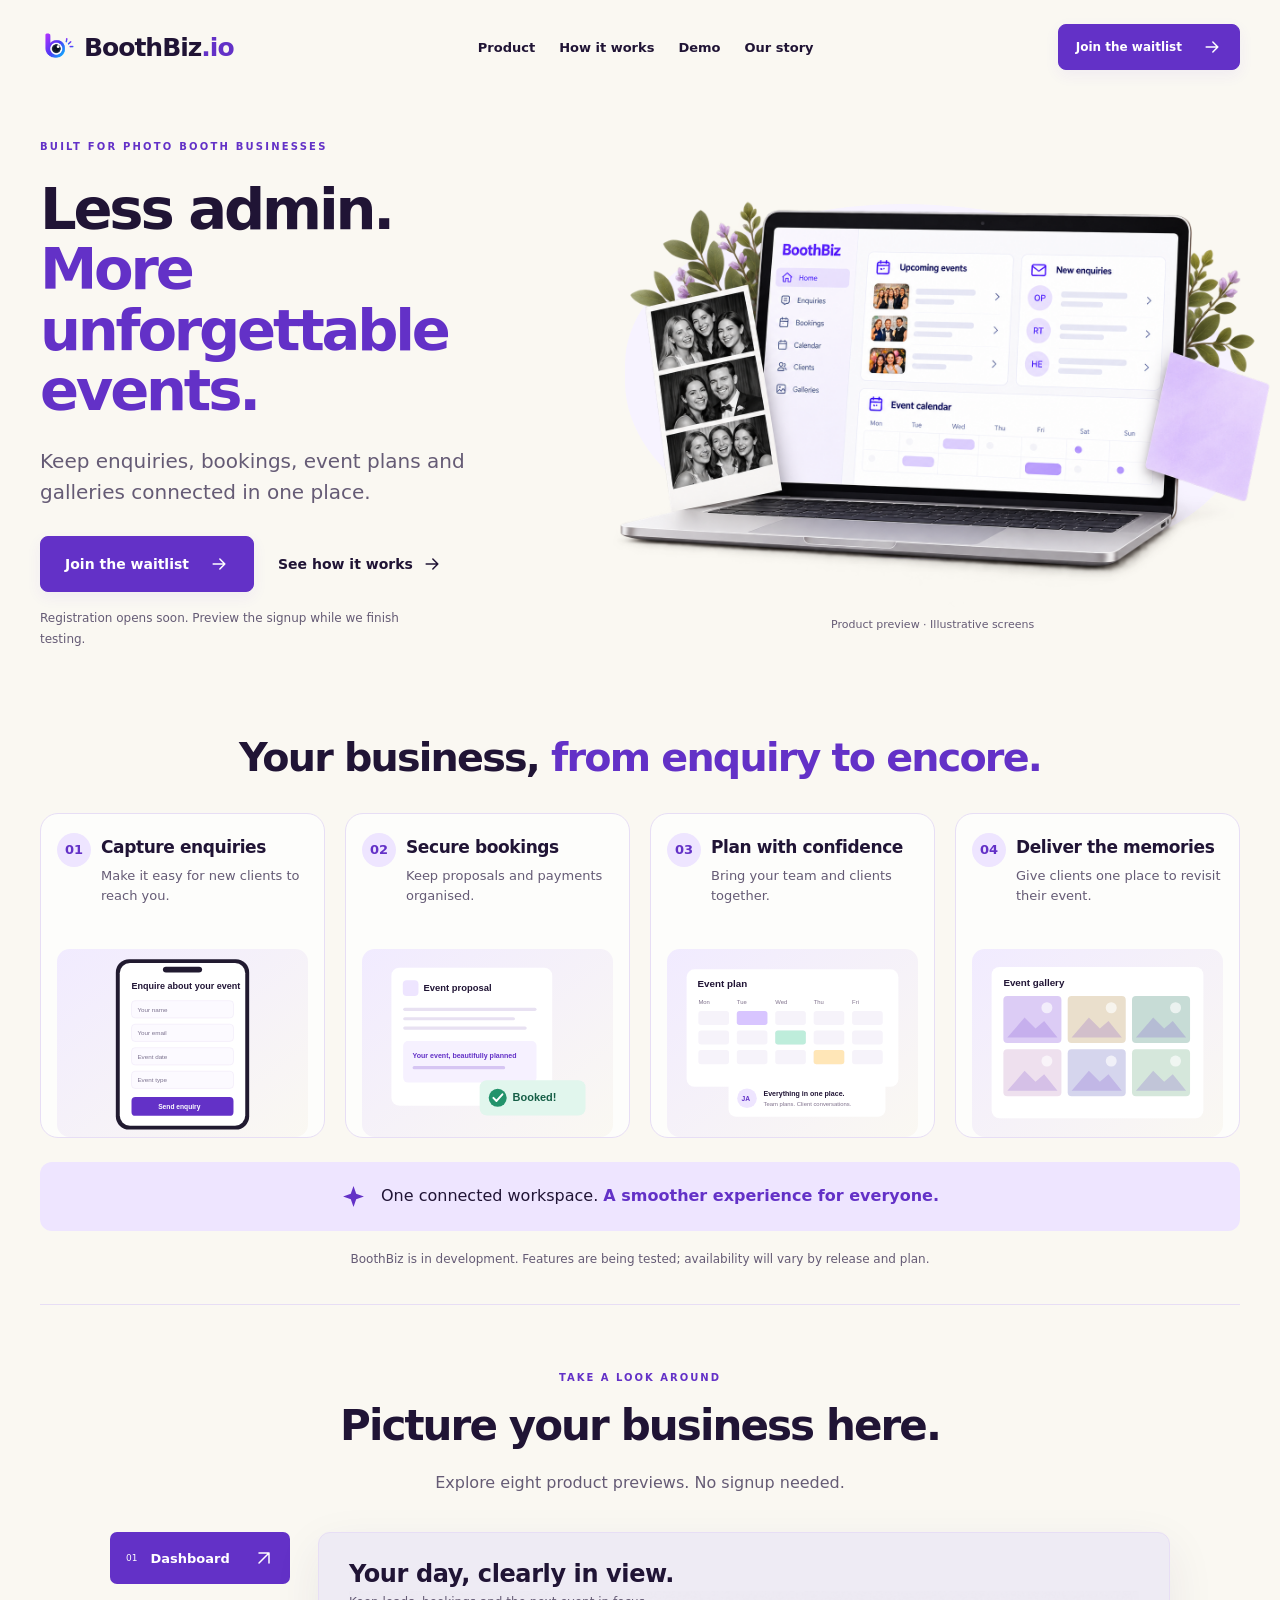
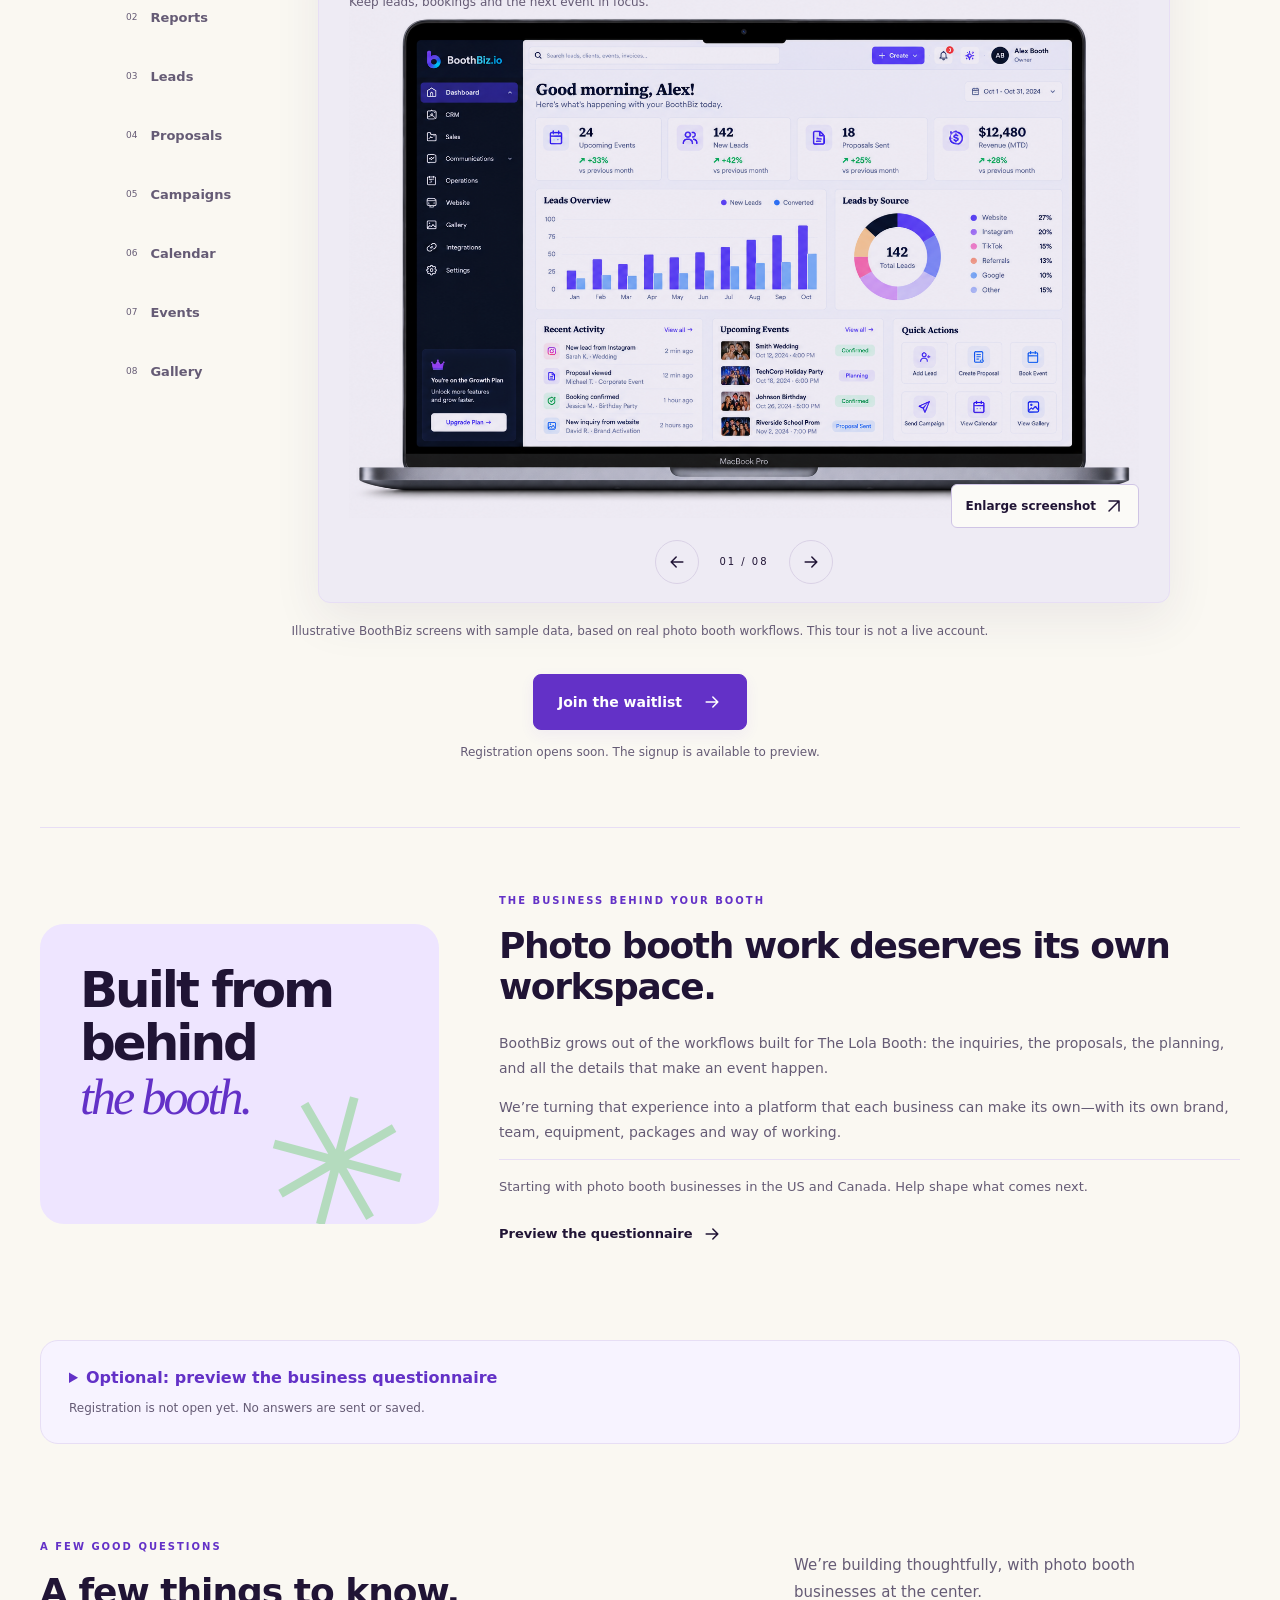
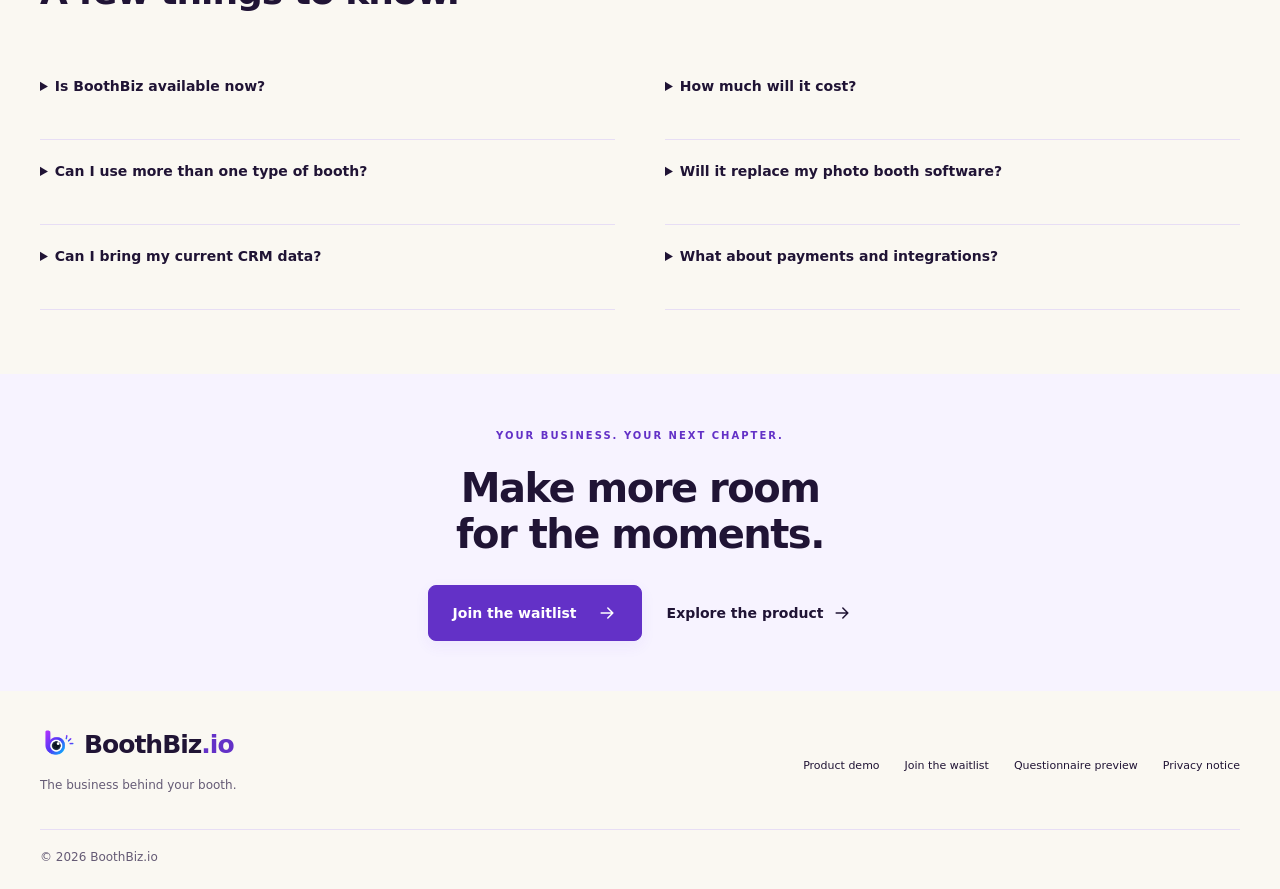
==== commit 6724468f: "Prepare consistent waitlist calls to action for launch" ====
--- a/index.html
+++ b/index.html
@@ -1,12 +1,12 @@
 <!doctype html><html lang="en"><head><meta charset="utf-8"><meta name="viewport" content="width=device-width,initial-scale=1"><link rel="canonical" href="https://www.boothbiz.io/"><meta property="og:type" content="website"><meta property="og:title" content="BoothBiz — The business behind your booth"><meta property="og:description" content="Explore BoothBiz, a business management platform being built for photo booth owners. Preview tools for bookings, clients, and event operations."><meta property="og:url" content="https://www.boothbiz.io/"><meta property="og:image" content="https://www.boothbiz.io/assets/preview-overview.png"><meta name="twitter:card" content="summary_large_image"><meta name="twitter:description" content="Explore BoothBiz, a business management platform being built for photo booth owners. Preview tools for bookings, clients, and event operations."><meta name="description" content="Explore BoothBiz, a business management platform being built for photo booth owners. Preview tools for bookings, clients, and event operations."><meta name="theme-color" content="#6535f5"><title>BoothBiz — The business behind your booth</title><link rel="icon" href="assets/favicon.png"><link rel="stylesheet" href="design-tokens.css"><link rel="stylesheet" href="styles.css"><link rel="stylesheet" href="concept.css"><script src="script.js" defer></script></head><body>
 <a class="skip" href="#main">Skip to content</a>
-<header><a class="brand" href="#"><img src="assets/logo.png" alt="">BoothBiz<span>.io</span></a><nav aria-label="Main navigation" id="nav"><a href="#product">Product</a><a href="#how-it-works">How it works</a><a href="#demo">Demo</a><a href="#our-story">Our story</a></nav><a class="button small" href="#product">Explore the product <span aria-hidden="true"><svg class="arrow-icon" aria-hidden="true" focusable="false" viewBox="0 0 24 24"><path d="M5 12h14m-6-6 6 6-6 6"/></svg></span></a><button class="menu" aria-controls="nav" aria-expanded="false" aria-label="Open navigation"><svg class="menu-icon" aria-hidden="true" focusable="false" viewBox="0 0 24 24"><path d="M4 6h16M4 12h16M4 18h16"/></svg></button></header>
+<header><a class="brand" href="#"><img src="assets/logo.png" alt="">BoothBiz<span>.io</span></a><nav aria-label="Main navigation" id="nav"><a href="#product">Product</a><a href="#how-it-works">How it works</a><a href="#demo">Demo</a><a href="#our-story">Our story</a></nav><a class="button small" href="/waitlist.html" data-waitlist-cta="header" aria-describedby="waitlist-availability">Join the waitlist <span aria-hidden="true"><svg class="arrow-icon" aria-hidden="true" focusable="false" viewBox="0 0 24 24"><path d="M5 12h14m-6-6 6 6-6 6"/></svg></span></a><button class="menu" aria-controls="nav" aria-expanded="false" aria-label="Open navigation"><svg class="menu-icon" aria-hidden="true" focusable="false" viewBox="0 0 24 24"><path d="M4 6h16M4 12h16M4 18h16"/></svg></button></header>
 <main id="main">
 <section class="concept-hero wrap" id="product" aria-labelledby="hero-heading">
  <div class="concept-copy"><p class="eyebrow">BUILT FOR PHOTO BOOTH BUSINESSES</p>
  <h1 id="hero-heading">Less admin.<br> <em>More unforgettable events.</em></h1>
  <p class="concept-lead">Keep enquiries, bookings, event plans and galleries connected in one place.</p>
- <a class="button" href="#how-it-works">See how it works <svg class="arrow-icon" aria-hidden="true" focusable="false" viewBox="0 0 24 24"><path d="M5 12h14m-6-6 6 6-6 6"/></svg></a>
+ <div class="concept-actions"><a class="button" href="/waitlist.html" data-waitlist-cta="hero" aria-describedby="waitlist-availability">Join the waitlist <svg class="arrow-icon" aria-hidden="true" focusable="false" viewBox="0 0 24 24"><path d="M5 12h14m-6-6 6 6-6 6"/></svg></a><a class="text-link" href="#how-it-works">See how it works <svg class="arrow-icon" aria-hidden="true" focusable="false" viewBox="0 0 24 24"><path d="M5 12h14m-6-6 6 6-6 6"/></svg></a></div><p class="footnote" id="waitlist-availability">Registration opens soon. Preview the signup while we finish testing.</p>
  </div>
  <figure class="concept-art"><img src="assets/concept/hero-laptop.png" width="1536" height="1024" fetchpriority="high" alt="Illustrative BoothBiz dashboard on a laptop with a photo-booth strip."><figcaption>Product preview · Illustrative screens</figcaption></figure>
 </section>
@@ -19,7 +19,7 @@
  <p class="benefit-strip"><svg viewBox="0 0 24 24" aria-hidden="true" focusable="false"><path d="m12 2 2.6 7.4L22 12l-7.4 2.6L12 22l-2.6-7.4L2 12l7.4-2.6Z"/></svg><span>One connected workspace. <strong>A smoother experience for everyone.</strong></span></p>
  <p class="footnote center">BoothBiz is in development. Features are being tested; availability will vary by release and plan.</p>
 </section>
-<section class="section wrap" id="demo"><div class="center"><div class="eyebrow">TAKE A LOOK AROUND</div><h2>Picture your business here.</h2><p>Explore eight product previews. No signup needed.</p></div><div class="tour-layout"><div role="tablist" aria-label="Product preview screens" class="tour-tabs"><button id="tab-overview" role="tab" aria-controls="demo-panel" aria-selected="true" tabindex="0" data-screen="overview"><span>01</span>Dashboard<b aria-hidden="true"><svg class="arrow-icon" aria-hidden="true" focusable="false" viewBox="0 0 24 24"><path d="M6 18 18 6M6 6h12v12"/></svg></b></button><button id="tab-analytics" role="tab" aria-controls="demo-panel" aria-selected="false" tabindex="-1" data-screen="analytics"><span>02</span>Reports<b aria-hidden="true"><svg class="arrow-icon" aria-hidden="true" focusable="false" viewBox="0 0 24 24"><path d="M6 18 18 6M6 6h12v12"/></svg></b></button><button id="tab-leads" role="tab" aria-controls="demo-panel" aria-selected="false" tabindex="-1" data-screen="leads"><span>03</span>Leads<b aria-hidden="true"><svg class="arrow-icon" aria-hidden="true" focusable="false" viewBox="0 0 24 24"><path d="M6 18 18 6M6 6h12v12"/></svg></b></button><button id="tab-proposals" role="tab" aria-controls="demo-panel" aria-selected="false" tabindex="-1" data-screen="proposals"><span>04</span>Proposals<b aria-hidden="true"><svg class="arrow-icon" aria-hidden="true" focusable="false" viewBox="0 0 24 24"><path d="M6 18 18 6M6 6h12v12"/></svg></b></button><button id="tab-campaigns" role="tab" aria-controls="demo-panel" aria-selected="false" tabindex="-1" data-screen="campaigns"><span>05</span>Campaigns<b aria-hidden="true"><svg class="arrow-icon" aria-hidden="true" focusable="false" viewBox="0 0 24 24"><path d="M6 18 18 6M6 6h12v12"/></svg></b></button><button id="tab-calendar" role="tab" aria-controls="demo-panel" aria-selected="false" tabindex="-1" data-screen="calendar"><span>06</span>Calendar<b aria-hidden="true"><svg class="arrow-icon" aria-hidden="true" focusable="false" viewBox="0 0 24 24"><path d="M6 18 18 6M6 6h12v12"/></svg></b></button><button id="tab-events" role="tab" aria-controls="demo-panel" aria-selected="false" tabindex="-1" data-screen="events"><span>07</span>Events<b aria-hidden="true"><svg class="arrow-icon" aria-hidden="true" focusable="false" viewBox="0 0 24 24"><path d="M6 18 18 6M6 6h12v12"/></svg></b></button><button id="tab-gallery" role="tab" aria-controls="demo-panel" aria-selected="false" tabindex="-1" data-screen="gallery"><span>08</span>Gallery<b aria-hidden="true"><svg class="arrow-icon" aria-hidden="true" focusable="false" viewBox="0 0 24 24"><path d="M6 18 18 6M6 6h12v12"/></svg></b></button></div><div id="demo-panel" class="tour-panel" role="tabpanel" aria-labelledby="tab-overview"><div class="tour-caption" aria-live="polite"><h3 id="tour-title">Your day, clearly in view.</h3><p id="tour-copy">Keep leads, bookings and the next event in focus.</p></div><img id="tour-image" src="assets/preview-overview.png" alt="Illustrative BoothBiz Dashboard product screen" width="1200" height="800" loading="lazy"><div class="demo-actions"><button id="enlarge-screen" type="button" class="enlarge-button" aria-haspopup="dialog">Enlarge screenshot <span aria-hidden="true"><svg class="arrow-icon" aria-hidden="true" focusable="false" viewBox="0 0 24 24"><path d="M6 18 18 6M6 6h12v12"/></svg></span></button></div><div class="tour-controls"><button id="previous" aria-label="Previous demo screen"><svg class="arrow-icon" aria-hidden="true" focusable="false" viewBox="0 0 24 24"><path d="M19 12H5m6-6-6 6 6 6"/></svg></button><span id="tour-count">01 / 08</span><button id="next" aria-label="Next demo screen"><svg class="arrow-icon" aria-hidden="true" focusable="false" viewBox="0 0 24 24"><path d="M5 12h14m-6-6 6 6-6 6"/></svg></button></div></div></div><p class="footnote center">Illustrative BoothBiz screens with sample data, based on real photo booth workflows. This tour is not a live account.</p></section>
+<section class="section wrap" id="demo"><div class="center"><div class="eyebrow">TAKE A LOOK AROUND</div><h2>Picture your business here.</h2><p>Explore eight product previews. No signup needed.</p></div><div class="tour-layout"><div role="tablist" aria-label="Product preview screens" class="tour-tabs"><button id="tab-overview" role="tab" aria-controls="demo-panel" aria-selected="true" tabindex="0" data-screen="overview"><span>01</span>Dashboard<b aria-hidden="true"><svg class="arrow-icon" aria-hidden="true" focusable="false" viewBox="0 0 24 24"><path d="M6 18 18 6M6 6h12v12"/></svg></b></button><button id="tab-analytics" role="tab" aria-controls="demo-panel" aria-selected="false" tabindex="-1" data-screen="analytics"><span>02</span>Reports<b aria-hidden="true"><svg class="arrow-icon" aria-hidden="true" focusable="false" viewBox="0 0 24 24"><path d="M6 18 18 6M6 6h12v12"/></svg></b></button><button id="tab-leads" role="tab" aria-controls="demo-panel" aria-selected="false" tabindex="-1" data-screen="leads"><span>03</span>Leads<b aria-hidden="true"><svg class="arrow-icon" aria-hidden="true" focusable="false" viewBox="0 0 24 24"><path d="M6 18 18 6M6 6h12v12"/></svg></b></button><button id="tab-proposals" role="tab" aria-controls="demo-panel" aria-selected="false" tabindex="-1" data-screen="proposals"><span>04</span>Proposals<b aria-hidden="true"><svg class="arrow-icon" aria-hidden="true" focusable="false" viewBox="0 0 24 24"><path d="M6 18 18 6M6 6h12v12"/></svg></b></button><button id="tab-campaigns" role="tab" aria-controls="demo-panel" aria-selected="false" tabindex="-1" data-screen="campaigns"><span>05</span>Campaigns<b aria-hidden="true"><svg class="arrow-icon" aria-hidden="true" focusable="false" viewBox="0 0 24 24"><path d="M6 18 18 6M6 6h12v12"/></svg></b></button><button id="tab-calendar" role="tab" aria-controls="demo-panel" aria-selected="false" tabindex="-1" data-screen="calendar"><span>06</span>Calendar<b aria-hidden="true"><svg class="arrow-icon" aria-hidden="true" focusable="false" viewBox="0 0 24 24"><path d="M6 18 18 6M6 6h12v12"/></svg></b></button><button id="tab-events" role="tab" aria-controls="demo-panel" aria-selected="false" tabindex="-1" data-screen="events"><span>07</span>Events<b aria-hidden="true"><svg class="arrow-icon" aria-hidden="true" focusable="false" viewBox="0 0 24 24"><path d="M6 18 18 6M6 6h12v12"/></svg></b></button><button id="tab-gallery" role="tab" aria-controls="demo-panel" aria-selected="false" tabindex="-1" data-screen="gallery"><span>08</span>Gallery<b aria-hidden="true"><svg class="arrow-icon" aria-hidden="true" focusable="false" viewBox="0 0 24 24"><path d="M6 18 18 6M6 6h12v12"/></svg></b></button></div><div id="demo-panel" class="tour-panel" role="tabpanel" aria-labelledby="tab-overview"><div class="tour-caption" aria-live="polite"><h3 id="tour-title">Your day, clearly in view.</h3><p id="tour-copy">Keep leads, bookings and the next event in focus.</p></div><img id="tour-image" src="assets/preview-overview.png" alt="Illustrative BoothBiz Dashboard product screen" width="1200" height="800" loading="lazy"><div class="demo-actions"><button id="enlarge-screen" type="button" class="enlarge-button" aria-haspopup="dialog">Enlarge screenshot <span aria-hidden="true"><svg class="arrow-icon" aria-hidden="true" focusable="false" viewBox="0 0 24 24"><path d="M6 18 18 6M6 6h12v12"/></svg></span></button></div><div class="tour-controls"><button id="previous" aria-label="Previous demo screen"><svg class="arrow-icon" aria-hidden="true" focusable="false" viewBox="0 0 24 24"><path d="M19 12H5m6-6-6 6 6 6"/></svg></button><span id="tour-count">01 / 08</span><button id="next" aria-label="Next demo screen"><svg class="arrow-icon" aria-hidden="true" focusable="false" viewBox="0 0 24 24"><path d="M5 12h14m-6-6 6 6-6 6"/></svg></button></div></div></div><p class="footnote center">Illustrative BoothBiz screens with sample data, based on real photo booth workflows. This tour is not a live account.</p><div class="waitlist-invite"><a class="button" href="/waitlist.html" data-waitlist-cta="demo" aria-describedby="waitlist-availability">Join the waitlist <svg class="arrow-icon" aria-hidden="true" focusable="false" viewBox="0 0 24 24"><path d="M5 12h14m-6-6 6 6-6 6"/></svg></a><p class="footnote">Registration opens soon. The signup is available to preview.</p></div></section>
 <section class="section wrap story" id="our-story"><div class="story-mark" aria-hidden="true">Built from<br>behind<br> <em>the booth.</em><span>✳</span></div><div><div class="eyebrow">THE BUSINESS BEHIND YOUR BOOTH</div><h2>Photo booth work deserves its own workspace.</h2><p>BoothBiz grows out of the workflows built for The Lola Booth: the inquiries, the proposals, the planning, and all the details that make an event happen.</p><p>We’re turning that experience into a platform that each business can make its own—with its own brand, team, equipment, packages and way of working.</p><p class="story-note">Starting with photo booth businesses in the US and Canada. Help shape what comes next.</p><a class="text-link" href="#waitlist">Preview the questionnaire <svg class="arrow-icon" aria-hidden="true" focusable="false" viewBox="0 0 24 24"><path d="M5 12h14m-6-6 6 6-6 6"/></svg></a></div></section>
 <details class="questionnaire-disclosure wrap" id="waitlist"><summary>Optional: preview the business questionnaire<span>Registration is not open yet. No answers are sent or saved.</span></summary><section class="section tint" id="questionnaire-content" aria-label="Business questionnaire preview"><div class="wrap waitlist-grid"><div class="waitlist-intro"><div class="eyebrow">BUSINESS QUESTIONNAIRE · PREVIEW ONLY</div><h2>Your next chapter<br>starts here.</h2><p>Registration is not open yet. No answers are sent or saved. This optional questionnaire preview shows the business needs we’re designing around. Please do not enter personal information.</p><ul class="plain-list"><li><span>✓</span> No payment or account required</li><li><span>✓</span> Preview the equipment and software questions</li><li><span>✓</span> No answers are sent or saved in this preview</li></ul><div class="next-card"><strong>What happens next?</strong><p>When registration opens, you’ll be able to join with your email first, then optionally tell us about your business. We’ll share confirmed availability here; no launch date or invitation is guaranteed.</p></div><p class="footnote">Plans and launch pricing will be shared when confirmed.</p></div><div class="form-shell"><form id="waitlist-form" novalidate><p id="save-availability" class="hint" role="status">Questionnaire preview only. Registration is not open yet. No answers are sent or saved.</p><div class="form-header"><span id="step-label">01 / 04</span><span id="step-name">Your business</span></div><div class="progress" aria-hidden="true"><span></span></div><div id="form-error" role="alert" hidden></div><nav class="questionnaire-steps" aria-label="Questionnaire preview steps"><button type="button" data-preview-step="0" aria-current="step"><span>01</span> Business</button><button type="button" data-preview-step="1"><span>02</span> Equipment</button><button type="button" data-preview-step="2"><span>03</span> Workflow</button><button type="button" data-preview-step="3"><span>04</span> Looking ahead</button></nav><p class="preview-navigation-note">Explore freely: no answers are required.</p>
 <fieldset class="step" data-step="0"><legend>First, an introduction.</legend><p class="field-intro">Preview the questions we plan to ask. No answers are needed to explore any step.</p><div class="two"><label>Your name<input name="name" disabled autocomplete="name" maxlength="100"></label><label>Business email<input name="email" disabled autocomplete="email" type="email" maxlength="254"></label></div><label>Business name<input name="business_name" disabled autocomplete="organization" maxlength="150"></label><div class="two"><label>Country<select name="country"><option value="">Select country</option><option value="US">United States</option><option value="CA">Canada</option><option value="OTHER">Other</option></select></label><label>City / region<input name="location" disabled autocomplete="address-level2" maxlength="150"></label></div><label>Website or social profile <span class="optional">Optional</span><input name="website" disabled placeholder="Your website or @handle" maxlength="300"></label><label>How long have you been in business?<select name="business_age"><option value="">Select an answer</option><option>Planning to launch</option><option>Less than 1 year</option><option>1–2 years</option><option>3–5 years</option><option>6–10 years</option><option>More than 10 years</option></select></label></fieldset>
@@ -28,4 +28,4 @@
 <fieldset class="step" data-step="3" hidden><legend>Help shape what’s next.</legend><p class="field-intro">Spending and time questions are optional. Estimates are welcome.</p><div class="two"><label>Currency<select name="currency"><option>USD</option><option>CAD</option></select></label><label>Monthly software spending<select name="current_spend"><option value="">Prefer not to answer</option><option>$0 — free tools / manual</option><option>$1–$49</option><option>$50–$99</option><option>$100–$199</option><option>$200–$399</option><option>$400+</option><option>Not sure</option></select></label></div><p class="hint">For CRM, scheduling, contracts, invoicing and marketing software. Exclude payment fees, ads, equipment and wages.</p><label>Hours your team spends on admin each week<select name="admin_hours"><option value="">Prefer not to answer</option><option>Under 5</option><option>5–10</option><option>11–20</option><option>21–40</option><option>Over 40</option><option>Not sure</option></select></label><label>Monthly budget you would consider for BoothBiz<select name="budget"><option value="">Prefer not to answer</option><option>Under $50</option><option>$50–$99</option><option>$100–$199</option><option>$200+</option><option>I need to try it first</option><option>Not sure</option></select></label><p class="hint">This is research, not a price offer or commitment.</p><label>When might you consider a new system?<select name="switch_timing"><option value="">Select an answer (optional)</option><option>As soon as it fits my needs</option><option>Within 3 months</option><option>Within 6 months</option><option>Later / just exploring</option></select></label><label class="check-line"><input name="research_consent" type="checkbox">I’m open to a product feedback conversation or demo invitation. <span class="optional">Optional</span></label><label class="check-line"><input name="consent" type="checkbox">I agree that BoothBiz may store these answers and contact me about my waitlist application and early access when registration opens. <a href="privacy.html" target="_blank" rel="noopener">How we use your information</a></label><label class="check-line"><input name="updates_consent" type="checkbox">Send me occasional product and launch updates. <span class="optional">Optional</span></label><div class="trap" aria-hidden="true"><label>Leave this blank<input name="company_url" tabindex="-1" autocomplete="off"></label></div><p class="hint">Registration is not open yet. This questionnaire is a preview; please do not enter personal information.</p></fieldset><div class="form-actions"><button type="button" id="back" class="back" hidden><svg class="arrow-icon" aria-hidden="true" focusable="false" viewBox="0 0 24 24"><path d="M19 12H5m6-6-6 6 6 6"/></svg> Back</button><button type="button" id="continue" class="button">Preview next step <svg class="arrow-icon" aria-hidden="true" focusable="false" viewBox="0 0 24 24"><path d="M5 12h14m-6-6 6 6-6 6"/></svg></button><button type="submit" id="submit" class="button" hidden disabled>Applications open soon</button></div><p class="footnote">No password, payment details, or equipment serial numbers needed.</p></form><div id="success" hidden role="status" tabindex="-1"><span class="success-mark">✓</span><div class="eyebrow">APPLICATION SAVED</div><h3>You’re on the list.</h3><p>Thank you for telling us about your business. Your application has been saved for review.</p><p>No account has been created and no email has been sent.</p><a class="text-link" href="#demo">Take another look around <svg class="arrow-icon" aria-hidden="true" focusable="false" viewBox="0 0 24 24"><path d="M5 12h14m-6-6 6 6-6 6"/></svg></a></div></div></div></section>
 </details>
 <section class="section wrap" id="faq"><div class="section-intro"><div><div class="eyebrow">A FEW GOOD QUESTIONS</div><h2>A few things to know.</h2></div><p>We’re building thoughtfully, with photo booth businesses at the center.</p></div><div class="faq-grid"><details><summary>Is BoothBiz available now?</summary><p>BoothBiz is in development. Early-access registration is not open yet. The product tour and questionnaire are previews; neither creates a business account.</p></details><details><summary>How much will it cost?</summary><p>Subscription plans and launch pricing are being developed. We’ll share confirmed details before you’re asked to pay. There is no payment or purchase in this preview.</p></details><details><summary>Can I use more than one type of booth?</summary><p>BoothBiz is being designed for businesses with different experiences and equipment. The optional questionnaire preview shows the equipment types we’re designing around.</p></details><details><summary>Will it replace my photo booth software?</summary><p>BoothBiz focuses on managing the business around your events. Your photo booth capture software is a separate tool. Planned integrations will be announced as they become available.</p></details><details><summary>Can I bring my current CRM data?</summary><p>The optional questionnaire preview includes questions about current tools and migration needs. Migration tools and support are being planned; no automatic import is promised at this stage.</p></details><details><summary>What about payments and integrations?</summary><p>Provider integrations are planned and currently deferred. The demo uses sample data and does not take payments or send campaigns.</p></details></div></section>
-<section class="closing"><div class="wrap"><span class="eyebrow">YOUR BUSINESS. YOUR NEXT CHAPTER.</span><h2>Make more room<br>for the moments.</h2><div class="closing-actions"><a class="button light" href="#demo">Explore the product <svg class="arrow-icon" aria-hidden="true" focusable="false" viewBox="0 0 24 24"><path d="M5 12h14m-6-6 6 6-6 6"/></svg></a><a class="text-link" href="#waitlist">Preview the questionnaire <svg class="arrow-icon" aria-hidden="true" focusable="false" viewBox="0 0 24 24"><path d="M5 12h14m-6-6 6 6-6 6"/></svg></a></div></div></section></main><dialog id="screenshot-viewer" aria-labelledby="viewer-title"><div class="viewer-header"><div><h2 id="viewer-title">Dashboard preview</h2><p>Illustrative screen · sample data. Scroll or swipe the image to inspect details.</p></div><button type="button" id="close-viewer" class="icon-button" aria-label="Close enlarged screenshot"><svg class="arrow-icon" aria-hidden="true" focusable="false" viewBox="0 0 24 24"><path d="m6 6 12 12M18 6 6 18"/></svg></button></div><div class="viewer-toolbar"><button type="button" id="viewer-previous" class="icon-button" aria-label="Previous enlarged screenshot"><svg class="arrow-icon" aria-hidden="true" focusable="false" viewBox="0 0 24 24"><path d="M19 12H5m6-6-6 6 6 6"/></svg></button><span id="viewer-count">01 / 08</span><button type="button" id="viewer-next" class="icon-button" aria-label="Next enlarged screenshot"><svg class="arrow-icon" aria-hidden="true" focusable="false" viewBox="0 0 24 24"><path d="M5 12h14m-6-6 6 6-6 6"/></svg></button><button type="button" id="viewer-fit" class="fit-button" aria-pressed="false">Fit to screen</button></div><div class="viewer-image-area" tabindex="0" aria-label="Scrollable enlarged product screenshot"><img id="viewer-image" src="assets/preview-overview.png" alt="Enlarged illustrative BoothBiz Dashboard screen with sample data" width="1200" height="800"></div></dialog><footer class="wrap"><div><a class="brand" href="#"><img src="assets/logo.png" alt="">BoothBiz<span>.io</span></a><p>The business behind your booth.</p></div><div><a href="#demo">Product demo</a><a href="#waitlist">Questionnaire preview</a><a href="privacy.html">Privacy notice</a></div><p class="copyright">© <span id="year"></span> BoothBiz.io</p></footer></body></html>+<section class="closing"><div class="wrap"><span class="eyebrow">YOUR BUSINESS. YOUR NEXT CHAPTER.</span><h2>Make more room<br>for the moments.</h2><div class="closing-actions"><a class="button light" href="/waitlist.html" data-waitlist-cta="closing" aria-describedby="waitlist-availability">Join the waitlist <svg class="arrow-icon" aria-hidden="true" focusable="false" viewBox="0 0 24 24"><path d="M5 12h14m-6-6 6 6-6 6"/></svg></a><a class="text-link" href="#demo">Explore the product <svg class="arrow-icon" aria-hidden="true" focusable="false" viewBox="0 0 24 24"><path d="M5 12h14m-6-6 6 6-6 6"/></svg></a></div></div></section></main><dialog id="screenshot-viewer" aria-labelledby="viewer-title"><div class="viewer-header"><div><h2 id="viewer-title">Dashboard preview</h2><p>Illustrative screen · sample data. Scroll or swipe the image to inspect details.</p></div><button type="button" id="close-viewer" class="icon-button" aria-label="Close enlarged screenshot"><svg class="arrow-icon" aria-hidden="true" focusable="false" viewBox="0 0 24 24"><path d="m6 6 12 12M18 6 6 18"/></svg></button></div><div class="viewer-toolbar"><button type="button" id="viewer-previous" class="icon-button" aria-label="Previous enlarged screenshot"><svg class="arrow-icon" aria-hidden="true" focusable="false" viewBox="0 0 24 24"><path d="M19 12H5m6-6-6 6 6 6"/></svg></button><span id="viewer-count">01 / 08</span><button type="button" id="viewer-next" class="icon-button" aria-label="Next enlarged screenshot"><svg class="arrow-icon" aria-hidden="true" focusable="false" viewBox="0 0 24 24"><path d="M5 12h14m-6-6 6 6-6 6"/></svg></button><button type="button" id="viewer-fit" class="fit-button" aria-pressed="false">Fit to screen</button></div><div class="viewer-image-area" tabindex="0" aria-label="Scrollable enlarged product screenshot"><img id="viewer-image" src="assets/preview-overview.png" alt="Enlarged illustrative BoothBiz Dashboard screen with sample data" width="1200" height="800"></div></dialog><footer class="wrap"><div><a class="brand" href="#"><img src="assets/logo.png" alt="">BoothBiz<span>.io</span></a><p>The business behind your booth.</p></div><div><a href="#demo">Product demo</a><a href="/waitlist.html" data-waitlist-cta="footer" aria-describedby="waitlist-availability">Join the waitlist</a><a href="#waitlist">Questionnaire preview</a><a href="privacy.html">Privacy notice</a></div><p class="copyright">© <span id="year"></span> BoothBiz.io</p></footer></body></html>
--- a/concept.css
+++ b/concept.css
@@ -13,3 +13,7 @@
 @media(prefers-reduced-motion:reduce){html{scroll-behavior:auto}*,*:before,*:after{transition:none!important;animation:none!important}}
 
 .questionnaire-disclosure>summary span{display:block;margin:8px 0 0;font-size:12px;font-weight:400;color:var(--muted);line-height:1.7}
+
+/* Consistent email-first waitlist entry points; intake remains gated by the API. */
+.concept-actions{display:flex;align-items:center;gap:18px 24px;flex-wrap:wrap}.concept-copy #waitlist-availability{max-width:390px;margin-top:16px}.waitlist-invite{text-align:center;margin-top:32px}.waitlist-invite .footnote{margin-top:12px}footer>div:nth-child(2){flex-wrap:wrap}
+@media(max-width:700px){.concept-actions{gap:12px 18px}.concept-actions>.button{width:100%}.concept-actions>.text-link{justify-content:center;width:100%}.concept-copy #waitlist-availability{margin-inline:auto}.waitlist-invite>.button{min-width:210px}}
